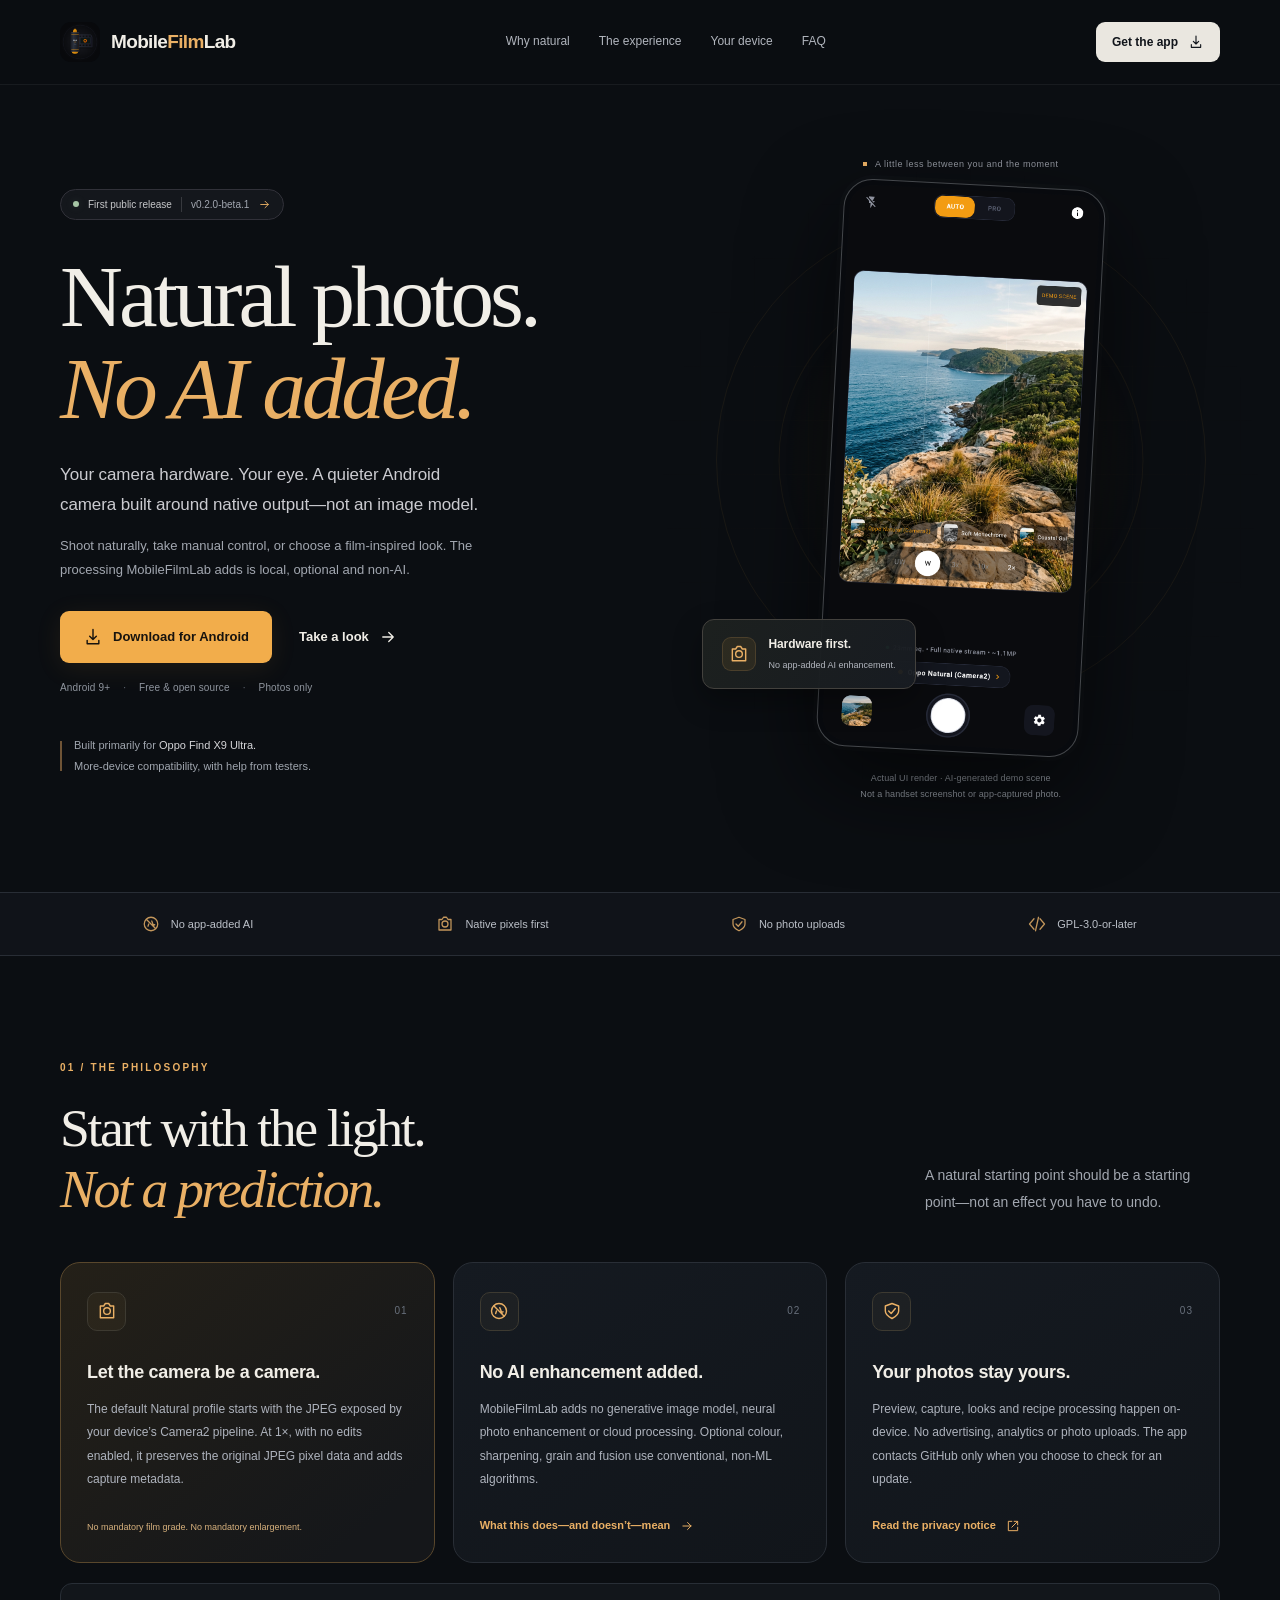
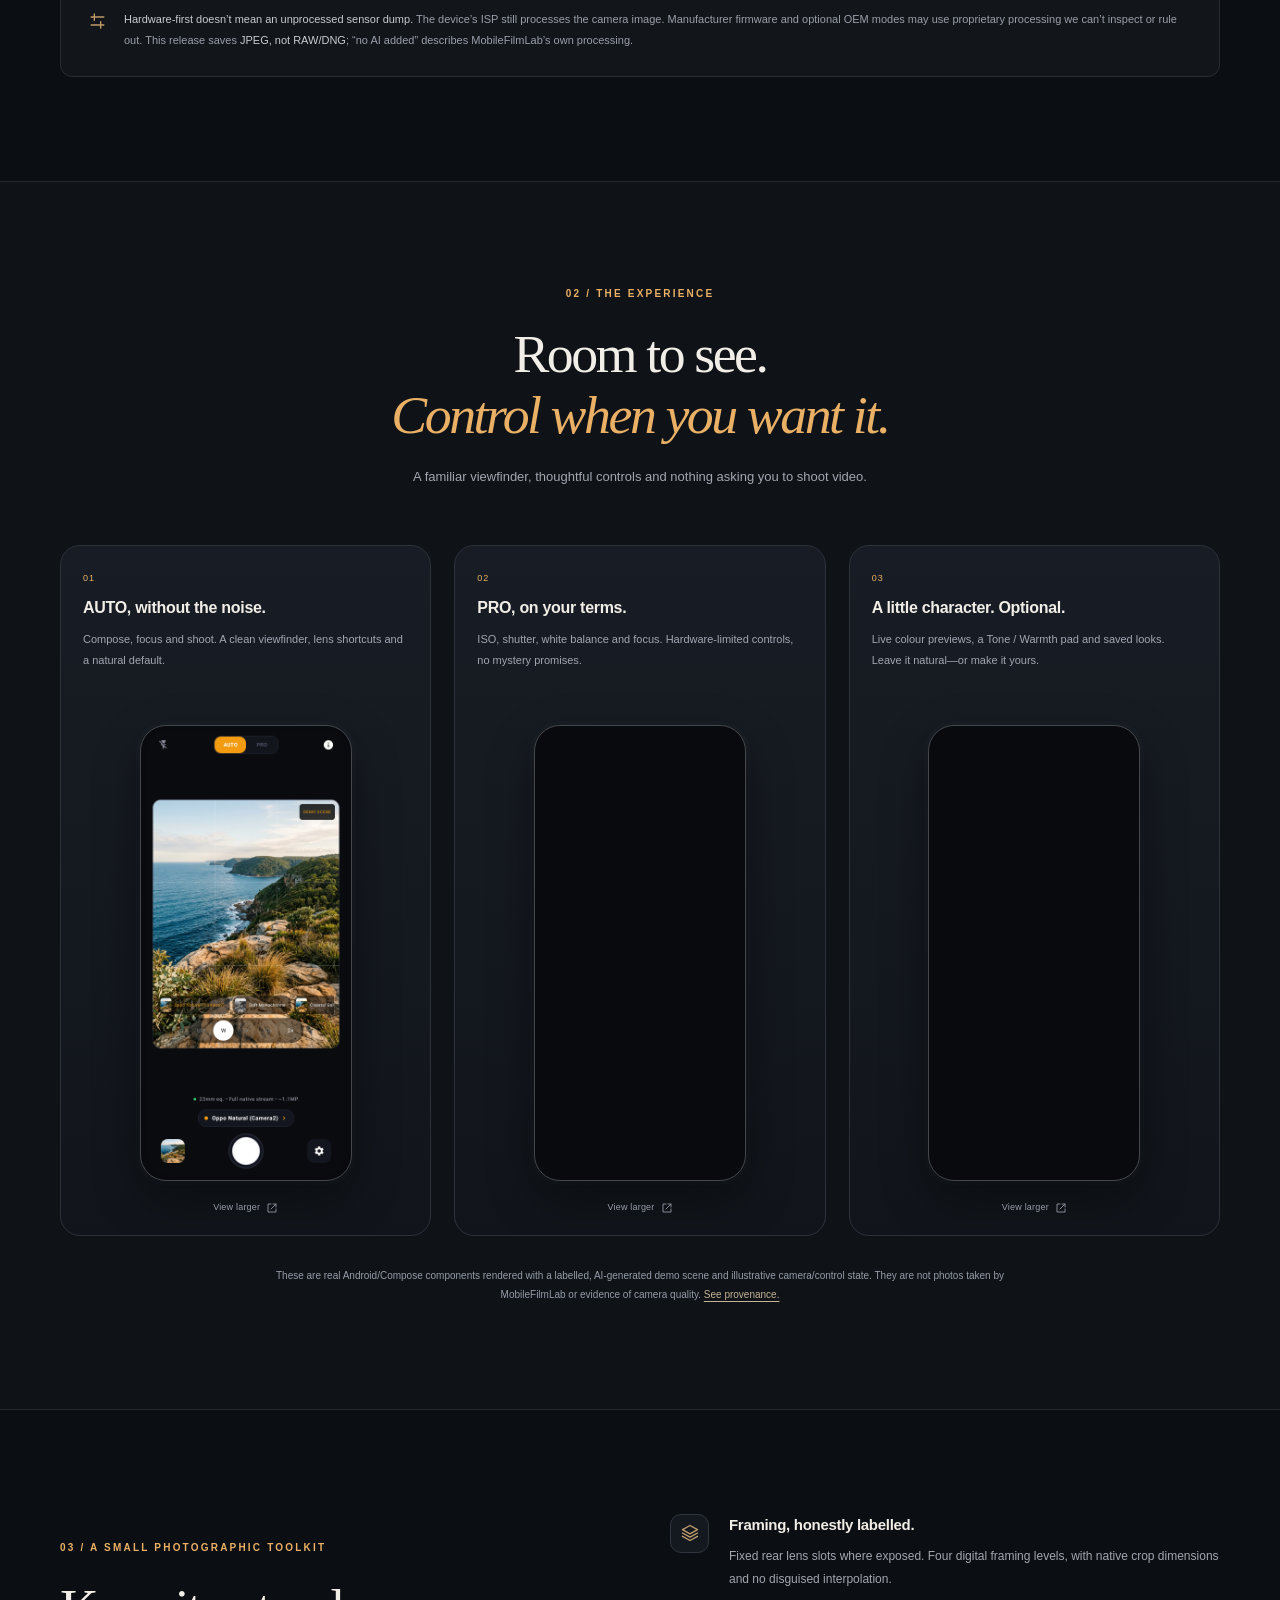
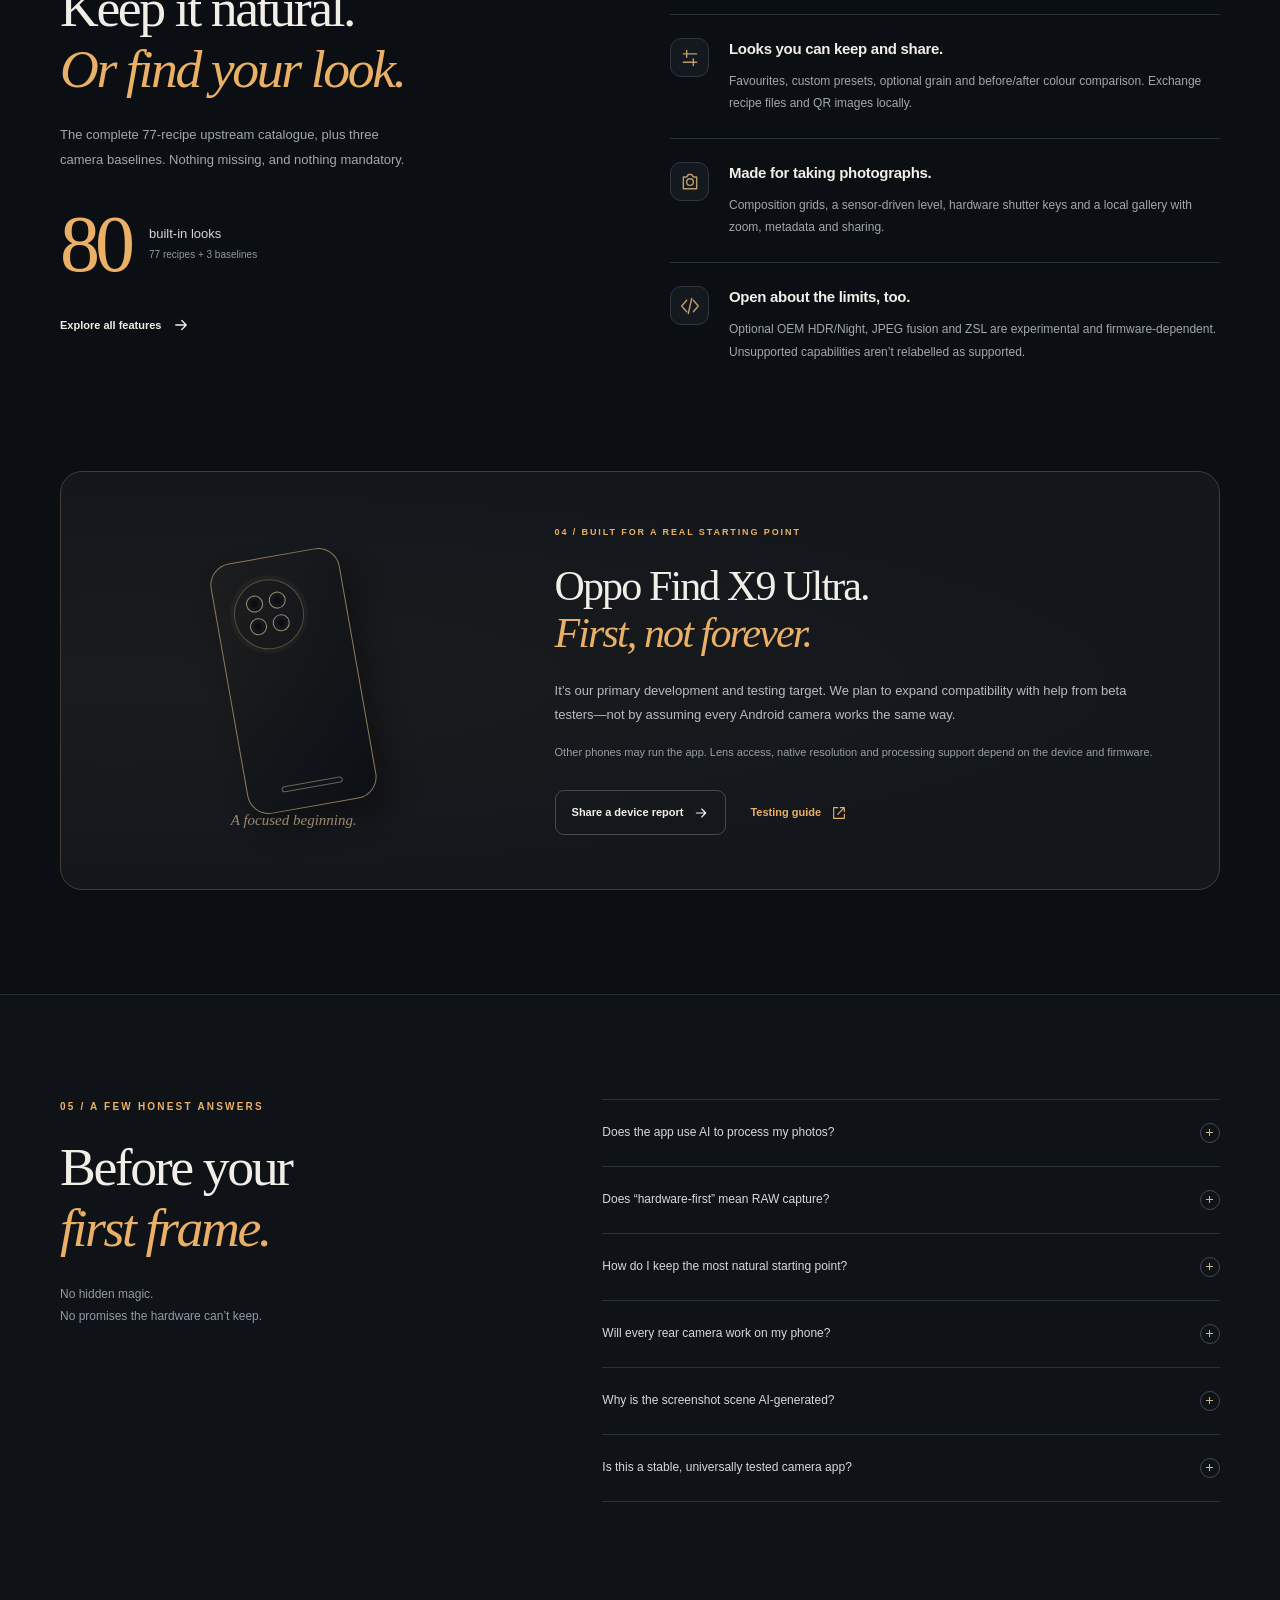
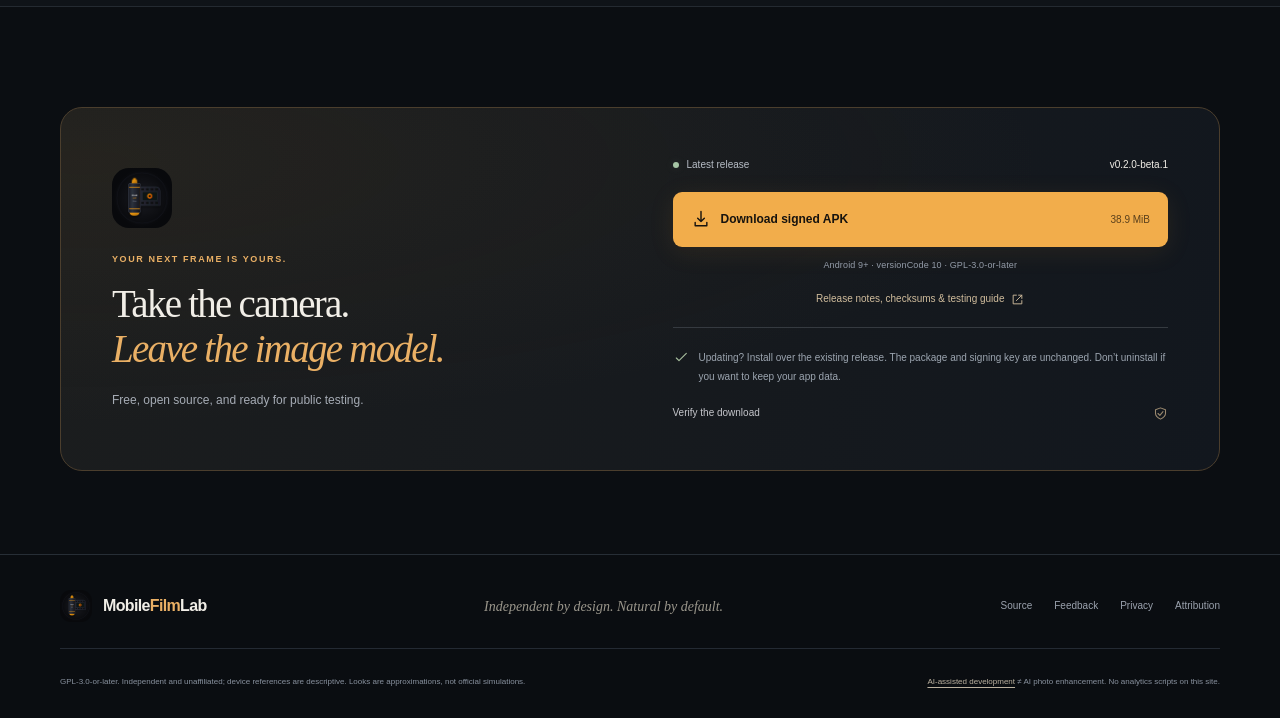
==== site/index.html @ 00679561 "feat(site): launch natural-capture showcase and document public release policy" ====
<!doctype html>
<html lang="en">
<head>
  <meta charset="utf-8">
  <meta name="viewport" content="width=device-width, initial-scale=1">
  <meta name="theme-color" content="#0b0e12">
  <meta name="description" content="A hardware-first Android camera for natural photos, with no AI enhancement added by the app. Native Camera2 output, AUTO and PRO, optional film-inspired looks. Primarily for Oppo Find X9 Ultra.">
  <meta http-equiv="Content-Security-Policy" content="default-src 'self'; img-src 'self' data:; style-src 'self'; script-src 'self'; connect-src 'none'; base-uri 'self'; form-action 'none'; object-src 'none'">
  <title>MobileFilmLab — Natural photos. No AI added.</title>
  <link rel="canonical" href="https://theswagindisguise.github.io/MobileFilmLab/">
  <link rel="icon" type="image/png" href="assets/favicon.png">
  <meta property="og:type" content="website">
  <meta property="og:title" content="MobileFilmLab — Natural photos. No AI added.">
  <meta property="og:description" content="Hardware-driven photography. No app-added AI enhancement. On-device, open source, and primarily for Oppo Find X9 Ultra.">
  <meta property="og:url" content="https://theswagindisguise.github.io/MobileFilmLab/">
  <meta property="og:image" content="https://theswagindisguise.github.io/MobileFilmLab/assets/social-card.png">
  <meta name="twitter:card" content="summary_large_image">
  <link rel="stylesheet" href="styles.css">
  <script src="app.js" defer></script>
</head>
<body>
  <a class="skip-link" href="#main">Skip to content</a>
  <svg class="icon-library" aria-hidden="true" xmlns="http://www.w3.org/2000/svg">
    <symbol id="i-download" viewBox="0 0 24 24"><path d="M12 3v12m-4-4 4 4 4-4M5 16v4h14v-4"/></symbol>
    <symbol id="i-arrow" viewBox="0 0 24 24"><path d="M5 12h14m-6-6 6 6-6 6"/></symbol>
    <symbol id="i-external" viewBox="0 0 24 24"><path d="M14 4h6v6m0-6L10 14M10 4H4v16h16v-6"/></symbol>
    <symbol id="i-camera" viewBox="0 0 24 24"><path d="M4 6h4l2-3h4l2 3h4v14H4z"/><circle cx="12" cy="12" r="4"/></symbol>
    <symbol id="i-shield" viewBox="0 0 24 24"><path d="m12 3 8 3v6c0 5-8 9-8 9s-8-4-8-9V6zM8 12l3 3 5-6"/></symbol>
    <symbol id="i-sliders" viewBox="0 0 24 24"><path d="M4 7h16M4 17h16M8 3v8m8 2v8"/></symbol>
    <symbol id="i-layers" viewBox="0 0 24 24"><path d="m3 8 9-5 9 5-9 5zM3 12l9 5 9-5M3 16l9 5 9-5"/></symbol>
    <symbol id="i-noai" viewBox="0 0 24 24"><circle cx="12" cy="12" r="9"/><path d="m6 6 12 12M8 15l1-3m4-4 3 8m-1-3h2"/></symbol>
    <symbol id="i-code" viewBox="0 0 24 24"><path d="m8 5-6 7 6 7m8-14 6 7-6 7M14 3l-4 18"/></symbol>
    <symbol id="i-check" viewBox="0 0 24 24"><path d="m5 12 4 4L20 5"/></symbol>
    <symbol id="i-copy" viewBox="0 0 24 24"><path d="M9 9h11v12H9zM15 9V3H3v12h6"/></symbol>
    <symbol id="i-close" viewBox="0 0 24 24"><path d="m6 6 12 12M6 18 18 6"/></symbol>
    <symbol id="i-menu" viewBox="0 0 24 24"><path d="M4 7h16M4 12h16M4 17h16"/></symbol>
  </svg>

  <header class="site-header">
    <div class="container header-inner">
      <a class="brand" href="#" aria-label="MobileFilmLab home">
        <img src="assets/icon.png" width="40" height="40" alt="">
        <span>Mobile<span class="brand-film">Film</span>Lab</span>
      </a>
      <nav class="desktop-nav" aria-label="Main navigation">
        <a href="#philosophy">Why natural</a>
        <a href="#experience">The experience</a>
        <a href="#compatibility">Your device</a>
        <a href="#questions">FAQ</a>
      </nav>
      <div class="header-actions">
        <a class="button button-small button-light" href="#download">Get the app <svg class="icon"><use href="#i-download"/></svg></a>
        <details class="mobile-menu">
          <summary aria-label="Open navigation"><svg class="icon"><use href="#i-menu"/></svg></summary>
          <nav aria-label="Mobile navigation"><a href="#philosophy">Why natural</a><a href="#experience">The experience</a><a href="#compatibility">Your device</a><a href="#questions">FAQ</a></nav>
        </details>
      </div>
    </div>
  </header>

  <main id="main">
    <section class="hero section" aria-labelledby="hero-title">
      <div class="container hero-grid">
        <div class="hero-copy">
          <a class="release-pill" href="https://github.com/TheSwagInDisguise/MobileFilmLab/releases/tag/v0.2.0-beta.1"><span class="status-dot"></span> First public release <span class="pill-version">v0.2.0-beta.1</span><svg class="icon"><use href="#i-arrow"/></svg></a>
          <h1 id="hero-title">Natural photos.<br><em>No AI added.</em></h1>
          <p class="hero-description">Your camera hardware. Your eye. A quieter Android camera built around native output—not an image model.</p>
          <p class="hero-detail">Shoot naturally, take manual control, or choose a film-inspired look. The processing MobileFilmLab adds is local, optional and non-AI.</p>
          <div class="hero-buttons">
            <a class="button button-primary download-link" href="https://github.com/TheSwagInDisguise/MobileFilmLab/releases/download/v0.2.0-beta.1/MobileFilmLab-v0.2.0-beta.1-signed.apk"><svg class="icon"><use href="#i-download"/></svg> Download for Android</a>
            <a class="text-link" href="#experience">Take a look <svg class="icon"><use href="#i-arrow"/></svg></a>
          </div>
          <div class="hero-meta"><span>Android 9+</span><span>Free &amp; open source</span><span>Photos only</span></div>
          <div class="target-note"><span class="small-rule"></span><p>Built primarily for <strong>Oppo Find X9 Ultra.</strong><br>More-device compatibility, with help from testers.</p></div>
        </div>
        <div class="hero-visual">
          <div class="visual-orbit orbit-one" aria-hidden="true"></div><div class="visual-orbit orbit-two" aria-hidden="true"></div>
          <div class="visual-label"><span class="tiny-square"></span> A little less between you and the moment</div>
          <div class="phone hero-phone"><img src="assets/app-auto.webp" width="864" height="1920" alt="Actual AUTO interface rendered with a visibly labelled demonstration scene" fetchpriority="high" decoding="async"></div>
          <div class="floating-note"><span class="note-icon"><svg class="icon"><use href="#i-camera"/></svg></span><div><strong>Hardware first.</strong><span>No app-added AI enhancement.</span></div></div>
          <p class="visual-caption">Actual UI render · AI-generated demo scene<br>Not a handset screenshot or app-captured photo.</p>
        </div>
      </div>
    </section>

    <div class="principles-strip">
      <div class="container principles-inner"><span><svg class="icon"><use href="#i-noai"/></svg> No app-added AI</span><span><svg class="icon"><use href="#i-camera"/></svg> Native pixels first</span><span><svg class="icon"><use href="#i-shield"/></svg> No photo uploads</span><span><svg class="icon"><use href="#i-code"/></svg> GPL-3.0-or-later</span></div>
    </div>

    <section id="philosophy" class="section philosophy-section" aria-labelledby="philosophy-title">
      <div class="container">
        <div class="section-heading split-heading"><div><p class="eyebrow">01 / The philosophy</p><h2 id="philosophy-title">Start with the light.<br><em>Not a prediction.</em></h2></div><p class="heading-description">A natural starting point should be a starting point—not an effect you have to undo.</p></div>
        <div class="philosophy-grid">
          <article class="feature-card featured-card"><div class="card-top"><span class="card-icon"><svg class="icon"><use href="#i-camera"/></svg></span><span class="card-number">01</span></div><h3>Let the camera be a camera.</h3><p>The default Natural profile starts with the JPEG exposed by your device’s Camera2 pipeline. At 1×, with no edits enabled, it preserves the original JPEG pixel data and adds capture metadata.</p><span class="card-tag">No mandatory film grade. No mandatory enlargement.</span></article>
          <article class="feature-card"><div class="card-top"><span class="card-icon"><svg class="icon"><use href="#i-noai"/></svg></span><span class="card-number">02</span></div><h3>No AI enhancement added.</h3><p>MobileFilmLab adds no generative image model, neural photo enhancement or cloud processing. Optional colour, sharpening, grain and fusion use conventional, non-ML algorithms.</p><a class="small-link" href="#processing-note">What this does—and doesn’t—mean <svg class="icon"><use href="#i-arrow"/></svg></a></article>
          <article class="feature-card"><div class="card-top"><span class="card-icon"><svg class="icon"><use href="#i-shield"/></svg></span><span class="card-number">03</span></div><h3>Your photos stay yours.</h3><p>Preview, capture, looks and recipe processing happen on-device. No advertising, analytics or photo uploads. The app contacts GitHub only when you choose to check for an update.</p><a class="small-link" href="https://github.com/TheSwagInDisguise/MobileFilmLab/blob/main/docs/PRIVACY.md">Read the privacy notice <svg class="icon"><use href="#i-external"/></svg></a></article>
        </div>
        <div id="processing-note" class="processing-note"><svg class="icon"><use href="#i-sliders"/></svg><p><strong>Hardware-first doesn’t mean an unprocessed sensor dump.</strong> The device’s ISP still processes the camera image. Manufacturer firmware and optional OEM modes may use proprietary processing we can’t inspect or rule out. This release saves <strong>JPEG, not RAW/DNG</strong>; “no AI added” describes MobileFilmLab’s own processing.</p></div>
      </div>
    </section>

    <section id="experience" class="section experience-section" aria-labelledby="experience-title">
      <div class="container">
        <div class="section-heading centered-heading"><p class="eyebrow">02 / The experience</p><h2 id="experience-title">Room to see.<br><em>Control when you want it.</em></h2><p>A familiar viewfinder, thoughtful controls and nothing asking you to shoot video.</p></div>
        <div class="screens-grid">
          <article class="screen-card"><div class="screen-heading"><span class="screen-index">01</span><h3>AUTO, without the noise.</h3><p>Compose, focus and shoot. A clean viewfinder, lens shortcuts and a natural default.</p></div><button class="screen-button" type="button" data-screen="assets/app-auto.webp" data-title="AUTO — actual UI render with demo scene" aria-label="Enlarge the AUTO interface"><span class="phone"><img src="assets/app-auto.webp" width="864" height="1920" alt="AUTO app interface with illustrative camera state and a labelled demo scene" loading="lazy" decoding="async"></span><span class="enlarge-label">View larger <svg class="icon"><use href="#i-external"/></svg></span></button></article>
          <article class="screen-card"><div class="screen-heading"><span class="screen-index">02</span><h3>PRO, on your terms.</h3><p>ISO, shutter, white balance and focus. Hardware-limited controls, no mystery promises.</p></div><button class="screen-button" type="button" data-screen="assets/app-pro.webp" data-title="PRO — actual UI render with illustrative settings" aria-label="Enlarge the PRO interface"><span class="phone"><img src="assets/app-pro.webp" width="864" height="1920" alt="PRO app interface with illustrative manual settings and a custom look" loading="lazy" decoding="async"></span><span class="enlarge-label">View larger <svg class="icon"><use href="#i-external"/></svg></span></button></article>
          <article class="screen-card"><div class="screen-heading"><span class="screen-index">03</span><h3>A little character. Optional.</h3><p>Live colour previews, a Tone / Warmth pad and saved looks. Leave it natural—or make it yours.</p></div><button class="screen-button" type="button" data-screen="assets/app-recipes.webp" data-title="Recipe editing — actual UI render with custom test presets" aria-label="Enlarge the recipe editor"><span class="phone"><img src="assets/app-recipes.webp" width="864" height="1920" alt="Actual recipe drawer with demo colour previews and the Tone Warmth pad" loading="lazy" decoding="async"></span><span class="enlarge-label">View larger <svg class="icon"><use href="#i-external"/></svg></span></button></article>
        </div>
        <p class="screens-disclosure">These are real Android/Compose components rendered with a labelled, AI-generated demo scene and illustrative camera/control state. They are not photos taken by MobileFilmLab or evidence of camera quality. <a href="https://github.com/TheSwagInDisguise/MobileFilmLab/blob/main/docs/SCREENSHOTS.md">See provenance.</a></p>
      </div>
    </section>

    <section class="section toolkit-section" aria-labelledby="toolkit-title">
      <div class="container toolkit-grid">
        <div class="toolkit-copy"><p class="eyebrow">03 / A small photographic toolkit</p><h2 id="toolkit-title">Keep it natural.<br><em>Or find your look.</em></h2><p>The complete 77-recipe upstream catalogue, plus three camera baselines. Nothing missing, and nothing mandatory.</p><div class="catalogue-stat"><strong>80</strong><span>built-in looks<br><small>77 recipes + 3 baselines</small></span></div><a class="text-link" href="https://github.com/TheSwagInDisguise/MobileFilmLab#features">Explore all features <svg class="icon"><use href="#i-arrow"/></svg></a></div>
        <div class="toolkit-list">
          <article><span class="tool-icon"><svg class="icon"><use href="#i-layers"/></svg></span><div><h3>Framing, honestly labelled.</h3><p>Fixed rear lens slots where exposed. Four digital framing levels, with native crop dimensions and no disguised interpolation.</p></div></article>
          <article><span class="tool-icon"><svg class="icon"><use href="#i-sliders"/></svg></span><div><h3>Looks you can keep and share.</h3><p>Favourites, custom presets, optional grain and before/after colour comparison. Exchange recipe files and QR images locally.</p></div></article>
          <article><span class="tool-icon"><svg class="icon"><use href="#i-camera"/></svg></span><div><h3>Made for taking photographs.</h3><p>Composition grids, a sensor-driven level, hardware shutter keys and a local gallery with zoom, metadata and sharing.</p></div></article>
          <article><span class="tool-icon"><svg class="icon"><use href="#i-code"/></svg></span><div><h3>Open about the limits, too.</h3><p>Optional OEM HDR/Night, JPEG fusion and ZSL are experimental and firmware-dependent. Unsupported capabilities aren’t relabelled as supported.</p></div></article>
        </div>
      </div>
    </section>

    <section id="compatibility" class="section compatibility-section" aria-labelledby="compatibility-title">
      <div class="container"><div class="compatibility-card"><div class="device-art" aria-hidden="true"><div class="device-line"><span></span><span></span><span></span><span></span></div><span class="device-art-caption">A focused beginning.</span></div><div class="compatibility-copy"><p class="eyebrow">04 / Built for a real starting point</p><h2 id="compatibility-title">Oppo Find X9 Ultra.<br><em>First, not forever.</em></h2><p>It’s our primary development and testing target. We plan to expand compatibility with help from beta testers—not by assuming every Android camera works the same way.</p><p class="muted">Other phones may run the app. Lens access, native resolution and processing support depend on the device and firmware.</p><div class="compatibility-actions"><a class="button button-outline" href="https://github.com/TheSwagInDisguise/MobileFilmLab/issues/new?template=device_support.yml">Share a device report <svg class="icon"><use href="#i-arrow"/></svg></a><a class="small-link" href="https://github.com/TheSwagInDisguise/MobileFilmLab/blob/main/docs/TESTING.md">Testing guide <svg class="icon"><use href="#i-external"/></svg></a></div></div></div></div>
    </section>

    <section id="questions" class="section questions-section" aria-labelledby="questions-title">
      <div class="container questions-grid"><div class="questions-heading"><p class="eyebrow">05 / A few honest answers</p><h2 id="questions-title">Before your<br><em>first frame.</em></h2><p>No hidden magic.<br>No promises the hardware can’t keep.</p></div><div class="faq-list">
        <details><summary>Does the app use AI to process my photos?<span class="faq-plus" aria-hidden="true"></span></summary><div class="faq-answer"><p>MobileFilmLab adds no generative image model, ML enhancement or cloud photo processing. Its optional editing and fusion are conventional algorithms.</p><p>Your device’s camera/ISP still processes images, and optional manufacturer extensions may use proprietary techniques. We can’t promise that every firmware path is AI-free.</p></div></details>
        <details><summary>Does “hardware-first” mean RAW capture?<span class="faq-plus" aria-hidden="true"></span></summary><div class="faq-answer"><p>No. This release captures JPEG through Android Camera2; RAW/DNG export is not implemented. “Hardware-first” means starting from the exposed camera pipeline and avoiding app-added AI enhancement—not bypassing the ISP or accessing a bare sensor stream.</p></div></details>
        <details><summary>How do I keep the most natural starting point?<span class="faq-plus" aria-hidden="true"></span></summary><div class="faq-answer"><p>Use the default Natural baseline, standard Camera2 processing, native output and 1× framing, with grain off and lens gains unchanged. In that unedited path, the exposed JPEG pixel data is preserved and capture/recipe metadata is added.</p><p>Choosing a look, crop, grain or calibration edit changes the result. Those creative choices stay in your hands.</p></div></details>
        <details><summary>Will every rear camera work on my phone?<span class="faq-plus" aria-hidden="true"></span></summary><div class="faq-answer"><p>Only cameras and stream combinations exposed by the firmware can be used. Unavailable slots are disabled. The UW/W/3x/10x labels are navigation slots, not a guarantee of optical magnification.</p><p>Oppo Find X9 Ultra is the primary target. Please send a device report to help us expand compatibility.</p></div></details>
        <details><summary>Why is the screenshot scene AI-generated?<span class="faq-plus" aria-hidden="true"></span></summary><div class="faq-answer"><p>The screenshots render the app’s actual Android/Compose UI without a connected handset. A generated landscape provides a clearly labelled demo input; it was not captured or processed by the app. It demonstrates the interface, not photographic quality.</p><p>The project was also developed substantially with AI assistance. That is separate from the app’s photo-processing design. <a href="https://github.com/TheSwagInDisguise/MobileFilmLab/blob/main/docs/AI_DISCLOSURE.md">Read the development disclosure.</a></p></div></details>
        <details><summary>Is this a stable, universally tested camera app?<span class="faq-plus" aria-hidden="true"></span></summary><div class="faq-answer"><p>No. The current version is v0.2.0-beta.1, published as the latest regular GitHub Release by owner request. That classification does not turn it into a newly built stable version or certify every device and feature.</p><p>Keep another camera available for important photos and read the <a href="https://github.com/TheSwagInDisguise/MobileFilmLab/blob/main/KNOWN_LIMITATIONS.md">known limitations</a>.</p></div></details>
      </div></div>
    </section>

    <section id="download" class="section download-section" aria-labelledby="download-title">
      <div class="container"><div class="download-card"><div class="download-heading"><img src="assets/icon.png" width="72" height="72" alt="MobileFilmLab film-canister icon" loading="lazy"><p class="eyebrow">Your next frame is yours.</p><h2 id="download-title">Take the camera.<br><em>Leave the image model.</em></h2><p>Free, open source, and ready for public testing.</p></div><div class="download-panel"><div class="download-version"><span class="status-dot"></span> Latest release <strong>v0.2.0-beta.1</strong></div><a class="button button-primary button-full download-link" href="https://github.com/TheSwagInDisguise/MobileFilmLab/releases/download/v0.2.0-beta.1/MobileFilmLab-v0.2.0-beta.1-signed.apk"><svg class="icon"><use href="#i-download"/></svg> Download signed APK <span>38.9 MiB</span></a><p class="download-requirements">Android 9+ · versionCode 10 · GPL-3.0-or-later</p><a class="release-details-link" href="https://github.com/TheSwagInDisguise/MobileFilmLab/releases/tag/v0.2.0-beta.1">Release notes, checksums &amp; testing guide <svg class="icon"><use href="#i-external"/></svg></a><div class="install-note"><svg class="icon"><use href="#i-check"/></svg><p>Updating? Install over the existing release. The package and signing key are unchanged. Don’t uninstall if you want to keep your app data.</p></div><details class="checksum-details"><summary>Verify the download <svg class="icon"><use href="#i-shield"/></svg></summary><div><span class="checksum-label">APK SHA-256</span><code id="apk-checksum">8904258029217377606696654685deaa8c58f0d32b689bab9b0a7f437b729dc7</code><button class="copy-button" type="button" data-copy="apk-checksum"><svg class="icon"><use href="#i-copy"/></svg> Copy checksum</button><span id="copy-status" class="copy-status" role="status" aria-live="polite"></span></div></details></div></div></div>
    </section>
  </main>

  <footer class="site-footer"><div class="container"><div class="footer-main"><a class="brand" href="#"><img src="assets/icon.png" width="32" height="32" alt=""><span>Mobile<span class="brand-film">Film</span>Lab</span></a><p>Independent by design. Natural by default.</p><nav aria-label="Footer navigation"><a href="https://github.com/TheSwagInDisguise/MobileFilmLab">Source</a><a href="https://github.com/TheSwagInDisguise/MobileFilmLab/issues/new/choose">Feedback</a><a href="https://github.com/TheSwagInDisguise/MobileFilmLab/blob/main/docs/PRIVACY.md">Privacy</a><a href="https://github.com/TheSwagInDisguise/MobileFilmLab/blob/main/UPSTREAM_ATTRIBUTION.md">Attribution</a></nav></div><div class="footer-bottom"><p>GPL-3.0-or-later. Independent and unaffiliated; device references are descriptive. Looks are approximations, not official simulations.</p><p><a href="https://github.com/TheSwagInDisguise/MobileFilmLab/blob/main/docs/AI_DISCLOSURE.md">AI-assisted development</a> ≠ AI photo enhancement. No analytics scripts on this site.</p></div></div></footer>

  <dialog id="screen-dialog" class="screen-dialog" aria-labelledby="dialog-title"><div class="dialog-header"><p id="dialog-title">App interface</p><button type="button" class="dialog-close" aria-label="Close enlarged screenshot"><svg class="icon"><use href="#i-close"/></svg></button></div><img id="dialog-image" width="864" height="1920" alt=""><p class="dialog-caption">Actual UI render. AI-generated demo scene, not an app-captured photo.</p></dialog>
</body>
</html>
---- site/styles.css ----
@charset "UTF-8";
:root{color-scheme:dark;--bg:#0b0e12;--surface:#11151b;--surface-2:#171c23;--border:#282d35;--text:#f1eee7;--muted:#a2a7b0;--subtle:#777e89;--accent:#eab065;--accent-strong:#f2ad4b;--serif:"Iowan Old Style","Palatino Linotype",Palatino,Georgia,serif;--sans:Inter,ui-sans-serif,-apple-system,BlinkMacSystemFont,"Segoe UI",sans-serif;--radius:20px;--max:1160px}
*{box-sizing:border-box}html{scroll-behavior:smooth;scroll-padding-top:100px}body{margin:0;background:var(--bg);color:var(--text);font-family:var(--sans);font-size:15px;line-height:1.65;-webkit-font-smoothing:antialiased}body.dialog-open{overflow:hidden}button,a,summary{-webkit-tap-highlight-color:transparent}button,input{font:inherit}button{color:inherit}a{color:inherit;text-decoration:none}p{margin:0}button,summary{cursor:pointer}img{max-width:100%;display:block}button{border:0}::selection{background:#b8772e;color:#fff}a:focus-visible,button:focus-visible,summary:focus-visible{outline:2px solid var(--accent);outline-offset:5px;border-radius:5px}.container{width:calc(100% - 64px);max-width:var(--max);margin-inline:auto}.section{padding:104px 0;scroll-margin-top:72px}.icon{width:20px;height:20px;fill:none;stroke:currentColor;stroke-width:1.7;stroke-linecap:round;stroke-linejoin:round;flex-shrink:0;vertical-align:middle}.icon-library{position:absolute;width:0;height:0;overflow:hidden}.skip-link{position:fixed;top:-100px;left:18px;z-index:100;background:var(--accent);padding:12px 20px;color:#101319;border-radius:0 0 8px 8px;font-weight:700}.skip-link:focus{top:0}.site-header{position:sticky;top:0;z-index:30;background:rgba(11,14,18,.9);border-bottom:1px solid rgba(255,255,255,.06);backdrop-filter:blur(20px)}.header-inner{height:84px;display:flex;align-items:center;justify-content:space-between;gap:24px}.brand{display:inline-flex;align-items:center;gap:11px;font-weight:650;font-size:19px;letter-spacing:-.65px;white-space:nowrap}.brand img{border-radius:11px}.brand-film{color:var(--accent)}.desktop-nav{display:flex;align-items:center;gap:29px;font-size:12px;font-weight:500;color:#b1b5bd}.desktop-nav a,.footer-main nav a{transition:color .18s}.desktop-nav a:hover,.footer-main nav a:hover{color:var(--text)}.header-actions{display:flex;gap:12px;align-items:center}.button{display:inline-flex;justify-content:center;align-items:center;gap:10px;min-height:52px;padding:13px 22px;border-radius:9px;font-size:13px;font-weight:650;line-height:1.5;border:1px solid transparent;transition:background .18s,border-color .18s,transform .18s}.button:hover{transform:translateY(-2px)}.button-small{padding:9px 15px;min-height:40px;font-size:12px}.button-small .icon{width:16px;height:16px}.button-light{background:#eae7e0;color:#11151b}.button-light:hover{background:#fff}.button-primary{background:var(--accent-strong);color:#17130e;box-shadow:0 5px 26px rgba(216,144,46,.1)}.button-primary:hover{background:#ffc376}.button-outline{border-color:#444951;background:transparent;color:#f4f0e9}.button-outline:hover{border-color:#9c7a4c;background:#1d1d1c}.button-full{width:100%}.text-link,.small-link{display:inline-flex;align-items:center;gap:10px;font-size:13px;font-weight:550}.text-link:hover,.small-link:hover{color:var(--accent)}.text-link .icon{width:18px;height:18px;transition:transform .18s}.text-link:hover .icon{transform:translateX(3px)}.small-link{font-size:11px;line-height:1.7;color:var(--accent)}.small-link .icon{width:14px;height:14px}.mobile-menu{display:none}
h1,h2,h3{margin:0;font-weight:500}h1,h2{font-family:var(--serif);letter-spacing:-.045em}h1{font-size:clamp(66px,6.8vw,92px);line-height:1.06}h1 em,h2 em{font-weight:400;color:var(--accent)}h2{font-size:clamp(38px,4.2vw,54px);line-height:1.13}h3{font-size:18px;font-weight:550;letter-spacing:-.3px;line-height:1.45}.eyebrow{font-family:var(--sans);font-size:10px;line-height:1.5;text-transform:uppercase;letter-spacing:2.2px;font-weight:600;color:var(--accent);margin-bottom:23px}.hero{padding:65px 0 77px;overflow:hidden}.hero-grid{display:grid;grid-template-columns:1.16fr 1fr;align-items:center;gap:40px}.hero-copy{padding:10px 0}.release-pill{display:inline-flex;gap:9px;align-items:center;padding:7px 12px;border-radius:30px;border:1px solid #313139;font-size:10px;line-height:1.5;color:#c6c7c9;margin-bottom:31px;background:#14171c}.release-pill:hover{border-color:#896b46}.status-dot{height:6px;width:6px;display:inline-block;border-radius:50%;background:#a6c5a5;box-shadow:0 0 8px rgba(166,197,165,.16);flex-shrink:0}.pill-version{color:var(--muted);padding-left:9px;border-left:1px solid #37393e}.release-pill .icon{height:13px;width:13px;color:var(--accent)}.hero-description{font-size:17px;line-height:1.75;color:#cbcbd0;max-width:440px;margin-top:25px;letter-spacing:-.1px}.hero-detail{font-size:13px;line-height:1.85;color:var(--muted);max-width:435px;margin-top:14px}.hero-buttons{display:flex;align-items:center;gap:27px;margin-top:29px}.hero-meta{display:flex;gap:13px;color:#8f959e;font-size:10px;letter-spacing:.15px;margin-top:17px}.hero-meta span+span::before{content:"·";padding-right:13px;color:#606771}.target-note{display:flex;gap:12px;align-items:center;margin-top:39px}.target-note p{font-size:11px;line-height:1.85;color:#a0a6af}.target-note strong{font-weight:500;color:#d6d6d9}.small-rule{height:30px;width:2px;background:#6f5436}.hero-visual{position:relative;min-height:665px;display:flex;align-items:center;justify-content:center;padding:25px 0 55px}.hero-visual::before{content:"";position:absolute;inset:0 -55px;background-image:linear-gradient(#e2a25305 1px,transparent 1px),linear-gradient(90deg,#e2a25305 1px,transparent 1px);background-size:54px 54px;mask-image:radial-gradient(ellipse at center,#000 20%,transparent 72%);pointer-events:none}.visual-orbit{position:absolute;border-radius:50%;border:1px solid #a57a3919;width:490px;height:490px;top:65px;left:50%;transform:translateX(-50%)}.orbit-two{width:365px;height:365px;top:128px;background:radial-gradient(ellipse at center,#c38a2c17,transparent 70%)}.visual-label{position:absolute;top:7px;right:0;left:0;text-align:center;font-size:9px;letter-spacing:.5px;color:#9397a0;display:flex;align-items:center;justify-content:center;gap:8px}.tiny-square{width:4px;height:4px;background:var(--accent);display:inline-block}.phone{display:block;background:#080a0e;border-radius:29px;border:1px solid #44474b;padding:5px;overflow:hidden;box-shadow:0 18px 46px #0006,0 0 0 4px #ffffff03}.phone img{border-radius:24px;width:100%;height:auto}.hero-phone{width:262px;z-index:1;transform:rotate(3deg);box-shadow:0 35px 90px #0009,0 0 0 4px #ffffff03}.floating-note{position:absolute;z-index:2;left:1px;bottom:126px;border:1px solid #43413d;background:linear-gradient(120deg,#1d211ff5,#181c22f5);border-radius:12px;display:flex;align-items:center;gap:12px;padding:15px 19px;box-shadow:0 12px 30px #0005;animation:gentle-float 7s ease-in-out infinite}.note-icon{height:34px;width:34px;display:grid;place-items:center;border:1px solid #8f70474d;border-radius:9px;color:var(--accent);background:#a77c2820}.floating-note strong{font-size:12px;font-weight:550;display:block;letter-spacing:-.1px}.floating-note span:not(.note-icon){display:block;font-size:9px;color:#b2b6be;margin-top:3px}.visual-caption{position:absolute;bottom:13px;right:0;left:0;text-align:center;font-size:9px;line-height:1.8;letter-spacing:.1px;color:#949aa3}.principles-strip{border-top:1px solid var(--border);border-bottom:1px solid var(--border);background:#101319}.principles-inner{display:grid;grid-template-columns:repeat(4,1fr);padding-block:22px;gap:20px}.principles-inner>span{display:flex;align-items:center;justify-content:center;gap:11px;font-size:11px;color:#bbc0c8}.principles-inner .icon{width:18px;height:18px;color:#c3965b}
.section-heading{margin-bottom:42px}.split-heading{display:flex;align-items:flex-end;justify-content:space-between;gap:60px}.heading-description{max-width:295px;color:var(--muted);font-size:14px;line-height:1.9;padding-bottom:4px}.philosophy-grid{display:grid;grid-template-columns:repeat(3,1fr);gap:18px}.feature-card{padding:29px 26px 27px;background:linear-gradient(145deg,#151a21,#11151a);border:1px solid #292e36;border-radius:var(--radius);display:flex;align-items:flex-start;flex-direction:column}.featured-card{background:linear-gradient(140deg,#242018,#15171a 85%);border-color:#59472c}.card-top{display:flex;align-items:center;justify-content:space-between;width:100%;margin-bottom:28px}.card-icon{display:inline-flex;align-items:center;justify-content:center;width:39px;height:39px;border:1px solid #3d3a31;border-radius:10px;color:var(--accent);background:#dcad5d0b}.card-number{color:#68707c;font-size:10px;letter-spacing:1px}.feature-card h3{margin-bottom:13px}.feature-card>p{font-size:12px;line-height:1.95;color:#aeb3bd}.card-tag{display:block;font-size:9px;line-height:1.8;margin-top:auto;padding-top:25px;color:#d7b17d}.feature-card .small-link{margin-top:auto;padding-top:25px}.processing-note{display:flex;gap:17px;align-items:flex-start;padding:25px 27px;background:#12161b;border:1px solid #282e36;border-radius:12px;margin-top:20px;scroll-margin-top:110px}.processing-note>.icon{width:19px;color:#c29b66;margin-top:2px}.processing-note p{font-size:11px;line-height:1.9;color:#999fa9}.processing-note strong{font-weight:500;color:#c8cbd0}.experience-section{background:#0f1318;border-top:1px solid #242a31;border-bottom:1px solid #242a31}.centered-heading{text-align:center}.centered-heading>p:last-child{font-size:13px;color:var(--muted);margin-top:21px}.screens-grid{display:grid;grid-template-columns:repeat(3,1fr);gap:23px;margin-top:57px}.screen-card{border-radius:20px;border:1px solid #2c313a;background:linear-gradient(180deg,#181d25,#11151b);padding:25px 22px 20px;overflow:hidden}.screen-heading{min-height:151px}.screen-index{font-size:9px;color:var(--accent);letter-spacing:1px;display:block;margin-bottom:10px}.screen-heading h3{font-size:16px;letter-spacing:-.3px}.screen-heading p{font-size:11px;line-height:1.9;color:#a1a7b1;margin-top:10px}.screen-button{width:100%;background:transparent;display:block;padding:0;margin-top:3px;text-align:inherit}.screen-button .phone{width:212px;max-width:100%;margin-inline:auto;border-radius:26px;transition:transform .22s,border-color .22s}.screen-button .phone img{border-radius:21px}.screen-button:hover .phone{transform:translateY(-5px);border-color:#9b805e}.enlarge-label{display:flex;align-items:center;justify-content:center;gap:6px;margin-top:19px;color:#969da8;font-size:9px;letter-spacing:.2px}.enlarge-label .icon{width:12px;height:12px}.screens-disclosure{max-width:770px;margin:30px auto 0;color:#949ca8;font-size:10px;line-height:1.95;text-align:center}.screens-disclosure a{color:#c4b394;text-decoration:underline;text-underline-offset:3px}.toolkit-grid{display:grid;grid-template-columns:1fr 1.1fr;gap:110px;align-items:center}.toolkit-copy>p:not(.eyebrow){font-size:13px;line-height:1.95;color:var(--muted);margin-top:22px;max-width:345px}.catalogue-stat{display:flex;align-items:center;gap:19px;margin:32px 0 28px}.catalogue-stat>strong{font-family:var(--serif);font-size:80px;line-height:1;letter-spacing:-5px;font-weight:400;color:var(--accent)}.catalogue-stat>span{font-size:13px;line-height:1.6;color:#d4d5d8}.catalogue-stat small{font-size:10px;color:#8f98a3}.toolkit-copy>.text-link{font-size:11px}.toolkit-list{display:flex;flex-direction:column;gap:0}.toolkit-list article{display:flex;gap:20px;border-bottom:1px solid #2a3038;padding:23px 0}.toolkit-list article:first-child{padding-top:0}.toolkit-list article:last-child{border-bottom:0;padding-bottom:0}.tool-icon{display:grid;place-items:center;border:1px solid #30353e;flex:0 0 39px;height:39px;border-radius:11px;background:#14191f;color:#bc9a6b}.toolkit-list h3{font-size:15px;line-height:1.5}.toolkit-list p{font-size:12px;line-height:1.9;color:var(--muted);margin-top:9px}.compatibility-section{padding-top:4px;padding-bottom:104px}.compatibility-card{display:grid;grid-template-columns:.64fr 1fr;gap:68px;align-items:center;border:1px solid #423c32;background:radial-gradient(ellipse at 5% 50%,#5d42231a,transparent 70%),#13171c;border-radius:22px;padding:54px 62px 54px 40px}.device-art{position:relative;min-height:285px;display:grid;place-items:center}.device-line{position:relative;width:131px;height:254px;border:1px solid #8d7859;border-radius:22px;background:linear-gradient(130deg,#3b373021,#0c1015);box-shadow:10px 17px 30px #0005;transform:rotate(-10deg)}.device-line::before{content:"";position:absolute;width:68px;height:68px;border:1px solid #8b785b8a;border-radius:50%;top:21px;left:17px;box-shadow:0 0 0 4px #887c5512}.device-line::after{content:"";position:absolute;width:60px;height:4px;border:1px solid #666559;bottom:18px;left:34px;border-radius:3px}.device-line span{position:absolute;width:17px;height:17px;border:1px solid #a1937c;border-radius:50%;top:35px;left:31px;background:#0a0e14;box-shadow:inset 0 0 0 4px #4e514626}.device-line span:nth-child(2){left:54px}.device-line span:nth-child(3){top:58px}.device-line span:nth-child(4){top:58px;left:54px}.device-art-caption{position:absolute;bottom:-10px;font-family:var(--serif);font-style:italic;color:#9a896e;font-size:15px}.compatibility-copy h2{font-size:42px}.compatibility-copy p:not(.eyebrow){margin-top:21px;color:#b6bac2;font-size:13px;line-height:1.9}.compatibility-copy p.muted{color:#989faa;font-size:11px;margin-top:14px}.compatibility-actions{display:flex;align-items:center;gap:24px;margin-top:27px;flex-wrap:wrap}.compatibility-actions .button{font-size:11px;min-height:45px;padding:10px 16px}.compatibility-actions .icon{width:16px;height:16px}.compatibility-copy .eyebrow{font-size:9px;letter-spacing:1.9px}
.questions-section{background:#0f1318;border-top:1px solid #242a31;border-bottom:1px solid #242a31}.questions-grid{display:grid;grid-template-columns:.7fr 1fr;gap:110px}.questions-heading>p:last-child{margin-top:24px;font-size:12px;color:#929aa5;line-height:1.9}.faq-list details{border-bottom:1px solid #2c323b}.faq-list details:first-child{border-top:1px solid #2c323b}.faq-list summary{list-style:none;display:flex;align-items:center;justify-content:space-between;gap:26px;padding:23px 0;font-size:12px;font-weight:500;line-height:1.6;color:#d5d8dd}.faq-list summary::-webkit-details-marker,.checksum-details summary::-webkit-details-marker,.mobile-menu summary::-webkit-details-marker{display:none}.faq-plus{width:20px;height:20px;position:relative;flex-shrink:0;border:1px solid #414851;border-radius:50%}.faq-plus::before,.faq-plus::after{content:"";position:absolute;background:#cdb793;width:7px;height:1px;left:5px;top:8px}.faq-plus::after{transform:rotate(90deg)}details[open] .faq-plus::after{transform:rotate(0deg)}.faq-answer{padding:0 40px 24px 0;font-size:11px;line-height:1.95;color:#9fa7b3}.faq-answer p+p{margin-top:12px}.faq-answer a{color:var(--accent);text-decoration:underline;text-underline-offset:3px}.download-section{padding-top:100px;padding-bottom:83px}.download-card{border:1px solid #4b3e2d;background:radial-gradient(ellipse at 2% 15%,#6c4f2520,transparent 60%),linear-gradient(100deg,#1b1d1e,#12171e);border-radius:22px;padding:49px 51px;display:grid;grid-template-columns:1fr 1fr;align-items:center;gap:65px}.download-heading>img{border-radius:17px;margin-bottom:25px;width:60px;height:60px}.download-heading .eyebrow{margin-bottom:16px;font-size:9px;letter-spacing:1.6px}.download-heading h2{font-size:39px}.download-heading>p:last-child{margin-top:20px;color:#a6acb5;font-size:12px}.download-version{display:flex;align-items:center;gap:8px;font-size:10px;color:#b7bdc6;margin-bottom:18px}.download-version strong{margin-left:auto;font-weight:500;font-size:10px;color:var(--text)}.download-panel .button-primary{justify-content:flex-start;padding-inline:17px;min-height:55px;font-size:12px}.download-panel .button-primary>span{margin-left:auto;font-size:10px;font-weight:500;color:#5b401c}.download-requirements{font-size:9px;color:#949ca9;text-align:center;margin-top:11px;letter-spacing:.15px}.release-details-link{display:flex;align-items:center;justify-content:center;gap:7px;font-size:10px;color:#d1bd9d;margin:19px 0}.release-details-link .icon{width:13px;height:13px}.release-details-link:hover{color:var(--accent)}.install-note{display:flex;align-items:flex-start;gap:10px;padding-top:20px;border-top:1px solid #353a40}.install-note .icon{width:16px;height:16px;color:#a7be9e;margin-top:2px}.install-note p{font-size:10px;line-height:1.9;color:#9ca5b0}.checksum-details{margin-top:19px;font-size:10px}.checksum-details summary{list-style:none;display:flex;justify-content:space-between;align-items:center;gap:12px;color:#c5c6cb}.checksum-details summary .icon{width:15px;height:15px;color:#9b896f}.checksum-details>div{margin-top:13px;padding:13px;background:#0e1318;border:1px solid #2e3540;border-radius:8px}.checksum-label{display:block;color:#87909d;font-size:8px;letter-spacing:1px;margin-bottom:7px}.checksum-details code{font-size:10px;line-height:1.8;overflow-wrap:anywhere;color:#b8bfc8;display:block}.copy-button{background:#202730;border:1px solid #424a55;display:inline-flex;align-items:center;gap:6px;font-size:9px;padding:6px 9px;border-radius:5px;margin-top:12px;min-height:32px}.copy-button .icon{width:12px;height:12px}.copy-button:hover{border-color:var(--accent)}.copy-status{display:inline-block;font-size:9px;color:#bfcdae;margin-left:9px}.site-footer{border-top:1px solid #272e36;padding:35px 0 28px;background:#0a0d11}.footer-main{display:flex;align-items:center;justify-content:space-between;gap:20px}.footer-main .brand{font-size:16px}.footer-main>p{font-family:var(--serif);font-size:14px;font-style:italic;color:#9a968b}.footer-main nav{display:flex;gap:22px;color:#9ba2ae;font-size:10px}.footer-bottom{padding-top:25px;margin-top:26px;border-top:1px solid #242a33;display:flex;gap:50px;justify-content:space-between}.footer-bottom p{font-size:8px;line-height:1.95;color:#89929f;max-width:510px}.footer-bottom p:last-child{text-align:right;max-width:345px}.footer-bottom a{color:#bcb2a0;text-decoration:underline;text-underline-offset:3px}.screen-dialog{width:min(620px,calc(100% - 30px));max-height:95dvh;padding:19px 22px;background:#11171e;color:var(--text);border:1px solid #424851;border-radius:16px;box-shadow:0 35px 130px #000b}.screen-dialog::backdrop{background:#030609da;backdrop-filter:blur(7px)}.dialog-header{display:flex;align-items:center;justify-content:space-between;gap:15px;margin-bottom:15px}.dialog-header p{font-size:11px;color:#ced2d8}.dialog-close{width:34px;height:34px;border-radius:50%;display:grid;place-items:center;background:#222b36;color:#e4e2dd;flex-shrink:0}.dialog-close:hover{background:#3b3831}.dialog-close .icon{width:17px;height:17px}.screen-dialog>img{width:auto;max-width:100%;height:auto;max-height:76dvh;margin:auto;border-radius:13px;border:1px solid #373f48;object-fit:contain}.dialog-caption{text-align:center;font-size:9px;color:#a2aab6;margin-top:13px;line-height:1.8}
@keyframes gentle-float{0%,100%{transform:translateY(0)}50%{transform:translateY(-7px)}}
@media(min-width:1500px){.hero{padding-top:85px;padding-bottom:95px}.hero-visual{min-height:700px}.hero-phone{width:280px}.floating-note{bottom:126px}}
@media(max-width:1080px){.desktop-nav{gap:19px;font-size:11px}.header-inner{gap:18px}.hero-grid{gap:20px}.hero-description{font-size:15px}.hero-buttons{gap:19px}.hero-buttons .button{font-size:12px;padding-inline:17px}.hero-phone{width:238px}.hero-visual{min-height:625px}.floating-note{left:-6px;padding:13px 14px;bottom:125px}.floating-note strong{font-size:11px}.floating-note span:not(.note-icon){font-size:8px}.visual-orbit{width:410px;height:410px;top:93px}.orbit-two{width:310px;height:310px;top:143px}.hero-meta{font-size:9px;gap:10px}.hero-meta span+span::before{padding-right:10px}.feature-card{padding:25px 21px}.feature-card h3{font-size:16px}.feature-card>p{font-size:11px}.toolkit-grid{gap:65px}.questions-grid{gap:65px}.compatibility-card{padding:43px 42px 43px 26px;gap:42px}.compatibility-copy h2{font-size:36px}.download-card{padding:42px 35px;gap:40px}.download-heading h2{font-size:34px}.footer-main>p{display:none}}
@media(max-width:800px){.desktop-nav{display:none}.header-inner{height:74px}.brand{font-size:18px}.mobile-menu{display:block;position:relative}.mobile-menu summary{list-style:none;display:grid;place-items:center;width:36px;height:38px;color:#b4b9c1;border:1px solid #343b45;border-radius:7px}.mobile-menu nav{position:absolute;top:48px;right:0;display:flex;flex-direction:column;gap:2px;background:#171d25;border:1px solid #3a414b;border-radius:11px;padding:10px;width:210px;box-shadow:0 20px 40px #0006}.mobile-menu nav a{padding:10px;font-size:12px;border-radius:5px}.mobile-menu nav a:hover{background:#262c34;color:var(--accent)}.hero{padding-top:45px;padding-bottom:54px}h1{font-size:61px}.hero-grid{gap:16px}.hero-description{font-size:14px}.hero-detail{font-size:12px}.hero-buttons{flex-direction:column;align-items:flex-start;gap:17px}.hero-meta{flex-wrap:wrap;gap:8px}.hero-phone{width:212px}.hero-visual{min-height:580px}.visual-label{font-size:8px}.floating-note{left:-14px;bottom:115px;gap:9px;padding:11px 12px}.floating-note .note-icon{width:27px;height:27px}.floating-note .note-icon .icon{width:17px;height:17px}.floating-note strong{font-size:10px}.floating-note span:not(.note-icon){font-size:7px}.visual-caption{font-size:8px;bottom:13px}.principles-inner{gap:15px}.principles-inner>span{gap:8px;font-size:9px}.principles-inner .icon{width:16px;height:16px}.section{padding-top:78px;padding-bottom:78px}.hero{padding-top:43px;padding-bottom:42px}.section-heading{margin-bottom:32px}.philosophy-grid{gap:12px}.feature-card{padding:22px 17px}.feature-card h3{font-size:15px}.feature-card>p{font-size:10px}.card-tag{font-size:8px}.small-link{font-size:10px}.screens-grid{gap:13px;margin-top:39px}.screen-card{padding:21px 13px 17px}.screen-heading{min-height:157px}.screen-heading h3{font-size:14px}.screen-heading p{font-size:10px}.screen-button .phone{padding:4px;border-radius:20px}.screen-button .phone img{border-radius:16px}.toolkit-grid{gap:40px}.toolkit-list article{gap:14px}.toolkit-list p{font-size:11px}.toolkit-list h3{font-size:14px}.compatibility-section{padding-top:0}.compatibility-card{gap:27px;padding:35px 30px 35px 19px;grid-template-columns:.5fr 1fr}.compatibility-copy h2{font-size:31px}.compatibility-copy .eyebrow{font-size:8px}.device-line{width:113px;height:224px}.device-line::after{left:25px}.device-art-caption{font-size:12px;bottom:15px}.compatibility-copy p:not(.eyebrow){font-size:12px}.compatibility-copy p.muted{font-size:10px}.questions-grid{gap:43px;grid-template-columns:.65fr 1fr}.faq-list summary{font-size:11px;gap:15px;padding-block:21px}.faq-answer{padding-right:10px;font-size:10px}.download-card{gap:28px;padding:35px 27px}.download-heading h2{font-size:31px}.download-panel .button-primary{font-size:11px;gap:8px;padding-inline:13px}.download-panel .button-primary>span{font-size:8px}.download-requirements{font-size:8px}.release-details-link{font-size:9px}.footer-main nav{gap:17px}.footer-bottom{gap:35px}}
@media(max-width:640px){.container{width:calc(100% - 40px)}.section{padding-top:65px;padding-bottom:65px}.header-inner{height:70px;gap:12px}.brand{font-size:16px;gap:8px;letter-spacing:-.5px}.brand img{width:33px;height:33px;border-radius:9px}.header-actions{gap:8px}.header-actions>.button{padding:8px 11px;font-size:10px;min-height:36px;gap:7px}.header-actions>.button .icon{width:14px;height:14px}.mobile-menu summary{width:33px;height:36px}.hero{padding-top:37px;padding-bottom:34px}.hero-grid{grid-template-columns:1fr;gap:29px}.hero-copy{text-align:center;padding:0}.release-pill{margin-bottom:25px;font-size:9px;padding:7px 11px;gap:8px}.pill-version{padding-left:8px}h1{font-size:clamp(55px,11.8vw,72px);line-height:1.07;letter-spacing:-.045em}.hero-description{font-size:15px;max-width:380px;margin:22px auto 0}.hero-detail{max-width:360px;margin:13px auto 0;font-size:12px}.hero-buttons{align-items:center;flex-direction:row;justify-content:center;gap:23px;margin-top:25px}.hero-buttons>.button{font-size:11px;min-height:48px;padding:12px 16px}.hero-buttons>.text-link{font-size:11px}.hero-meta{justify-content:center;margin-top:16px;font-size:9px;gap:10px}.target-note{justify-content:center;margin-top:29px;text-align:left;gap:11px}.target-note p{font-size:10px}.small-rule{height:29px}.hero-visual{min-height:620px;padding-top:25px;padding-bottom:55px;max-width:380px;width:100%;margin:0 auto}.hero-phone{width:234px;transform:rotate(2deg)}.visual-label{font-size:8px;top:0}.floating-note{left:0;bottom:121px;padding:12px 15px;gap:10px}.floating-note strong{font-size:11px}.floating-note span:not(.note-icon){font-size:8px}.floating-note .note-icon{height:31px;width:31px}.visual-orbit{height:370px;width:370px;top:115px}.orbit-two{height:270px;width:270px;top:165px}.visual-caption{bottom:3px;font-size:8px}.principles-inner{grid-template-columns:repeat(2,1fr);gap:19px 12px;padding-block:23px}.principles-inner>span{font-size:10px;justify-content:flex-start;padding-left:8px}.principles-inner .icon{width:17px;height:17px}.split-heading{flex-direction:column;align-items:flex-start;gap:22px}.heading-description{max-width:350px;font-size:12px}.eyebrow{font-size:9px;letter-spacing:1.8px;margin-bottom:18px}h2{font-size:41px}.philosophy-grid{grid-template-columns:1fr;gap:15px}.feature-card{padding:25px 23px}.card-top{margin-bottom:20px}.feature-card h3{font-size:18px}.feature-card>p{font-size:12px;line-height:1.9}.card-tag{font-size:10px;padding-top:20px}.feature-card .small-link{font-size:11px;padding-top:21px}.processing-note{padding:20px 18px;gap:13px;margin-top:18px}.processing-note>.icon{width:17px}.processing-note p{font-size:10px;line-height:1.95}.centered-heading>p:last-child{font-size:12px;max-width:320px;margin:20px auto 0}.screens-grid{grid-template-columns:1fr;gap:23px;margin-top:35px}.screen-card{padding:25px 24px 20px;display:grid;grid-template-columns:.83fr 1fr;gap:18px;align-items:center}.screen-heading{min-height:0}.screen-heading h3{font-size:18px;line-height:1.4}.screen-heading p{font-size:11px;margin-top:13px;line-height:1.85}.screen-index{font-size:10px;margin-bottom:14px}.screen-button{margin:0}.screen-button .phone{border-radius:18px;padding:4px}.screen-button .phone img{border-radius:14px}.enlarge-label{font-size:8px;margin-top:13px}.screens-disclosure{font-size:9px;margin-top:24px}.toolkit-grid{grid-template-columns:1fr;gap:39px}.toolkit-copy>p:not(.eyebrow){font-size:12px;max-width:340px;margin-top:19px}.catalogue-stat{margin-top:24px;margin-bottom:23px}.catalogue-stat>strong{font-size:72px}.toolkit-list article{padding:21px 0;gap:17px}.toolkit-list h3{font-size:15px}.toolkit-list p{font-size:11px}.compatibility-section{padding-top:0}.compatibility-card{grid-template-columns:1fr;gap:25px;padding:25px 24px 32px}.device-art{display:none}.compatibility-copy h2{font-size:36px}.compatibility-copy .eyebrow{font-size:8px;letter-spacing:1.6px}.compatibility-copy p:not(.eyebrow){font-size:12px;margin-top:19px}.compatibility-copy p.muted{font-size:10px;margin-top:12px}.compatibility-actions{gap:20px;margin-top:23px}.questions-grid{grid-template-columns:1fr;gap:29px}.questions-heading h2{font-size:42px}.questions-heading>p:last-child{font-size:11px;margin-top:20px}.faq-list summary{font-size:12px;padding-block:22px;gap:20px}.faq-answer{font-size:11px;line-height:1.95;padding-bottom:22px;padding-right:15px}.download-section{padding-top:65px;padding-bottom:56px}.download-card{grid-template-columns:1fr;gap:32px;padding:29px 24px 30px}.download-heading>img{height:54px;width:54px;margin-bottom:20px;border-radius:13px}.download-heading h2{font-size:38px}.download-heading>p:last-child{font-size:11px;margin-top:18px}.download-panel .button-primary{font-size:12px;min-height:54px}.download-panel .button-primary>span{font-size:9px}.download-version{font-size:10px}.download-requirements{font-size:9px}.release-details-link{font-size:10px}.install-note p{font-size:10px}.site-footer{padding-top:27px}.footer-main{align-items:flex-start;flex-direction:column;gap:21px}.footer-main .brand{font-size:17px}.footer-main nav{gap:24px;font-size:10px}.footer-bottom{flex-direction:column;gap:13px;padding-top:20px;margin-top:24px}.footer-bottom p,.footer-bottom p:last-child{font-size:9px;line-height:1.9;max-width:none;text-align:left}.screen-dialog{padding:16px 15px;border-radius:13px}.dialog-header p{font-size:10px}.dialog-close{width:32px;height:32px}.screen-dialog>img{max-height:72dvh}.dialog-caption{font-size:8px}}
@media(max-width:370px){.container{width:calc(100% - 32px)}.brand{font-size:15px;gap:7px}.brand img{width:30px;height:30px}.header-actions>.button{font-size:9px;padding-inline:9px}.hero-buttons{gap:17px}.hero-buttons>.button{font-size:10px;padding-inline:13px}.release-pill{font-size:8px;gap:7px}.hero-meta{font-size:8px}.hero-phone{width:216px}.hero-visual{min-height:580px}.screen-card{padding:23px 16px;gap:14px;grid-template-columns:.85fr 1fr}.screen-heading h3{font-size:16px}.screen-heading p{font-size:10px}.download-card{padding:26px 21px}.download-heading h2{font-size:34px}}
@media(prefers-reduced-motion:reduce){html{scroll-behavior:auto}*,*::before,*::after{animation:none!important;transition:none!important}}
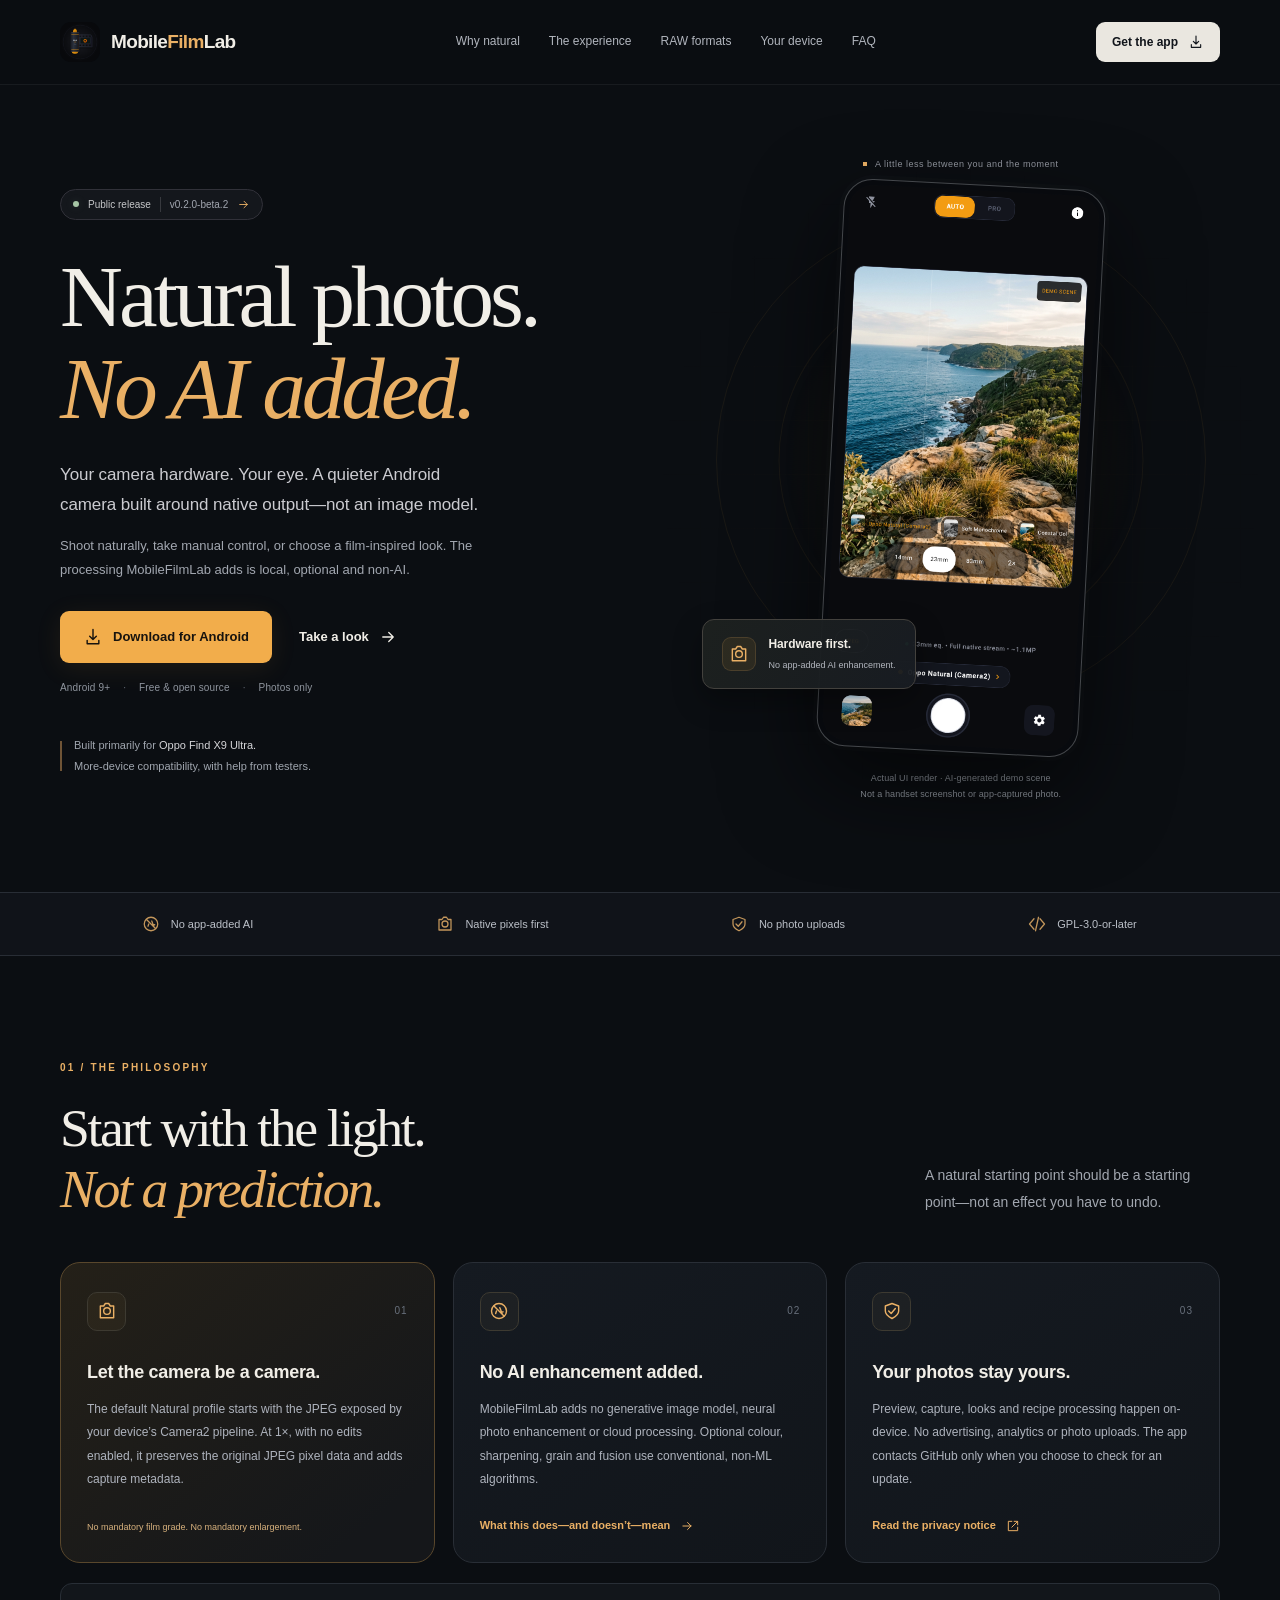
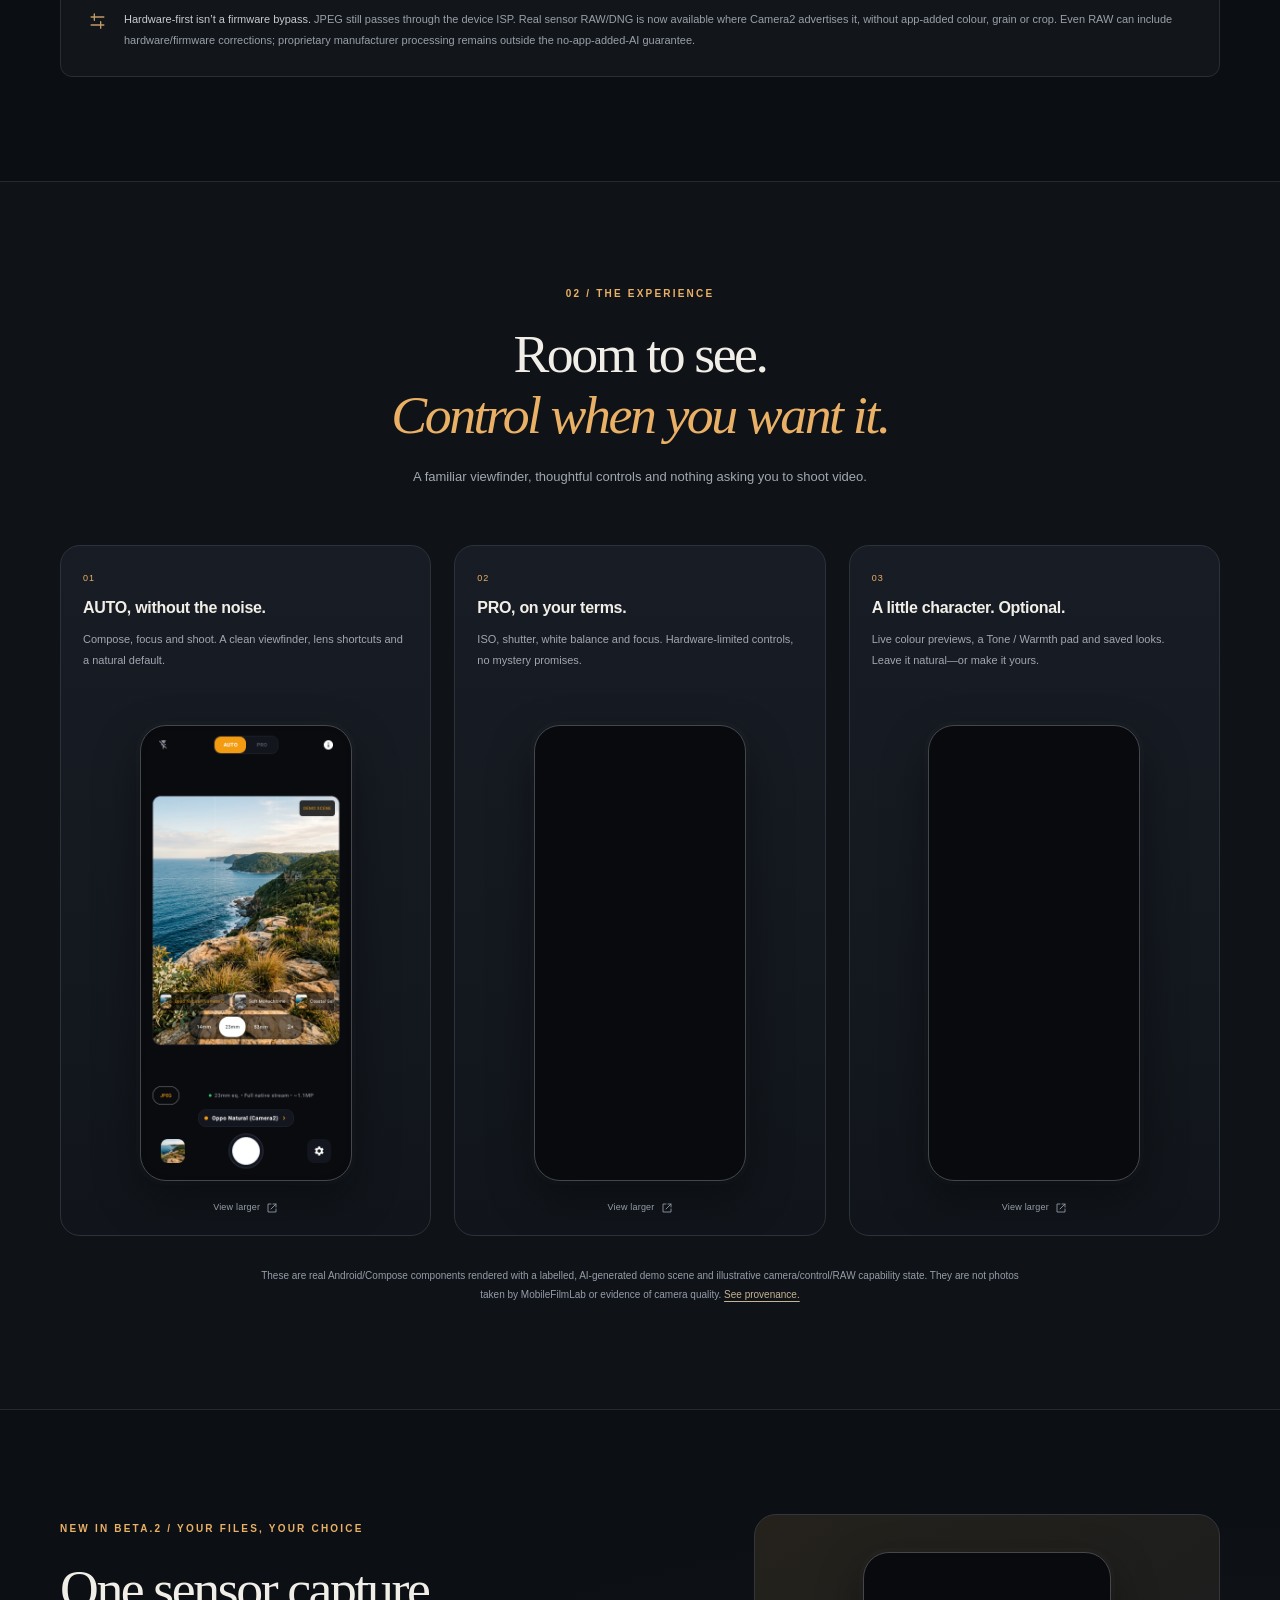
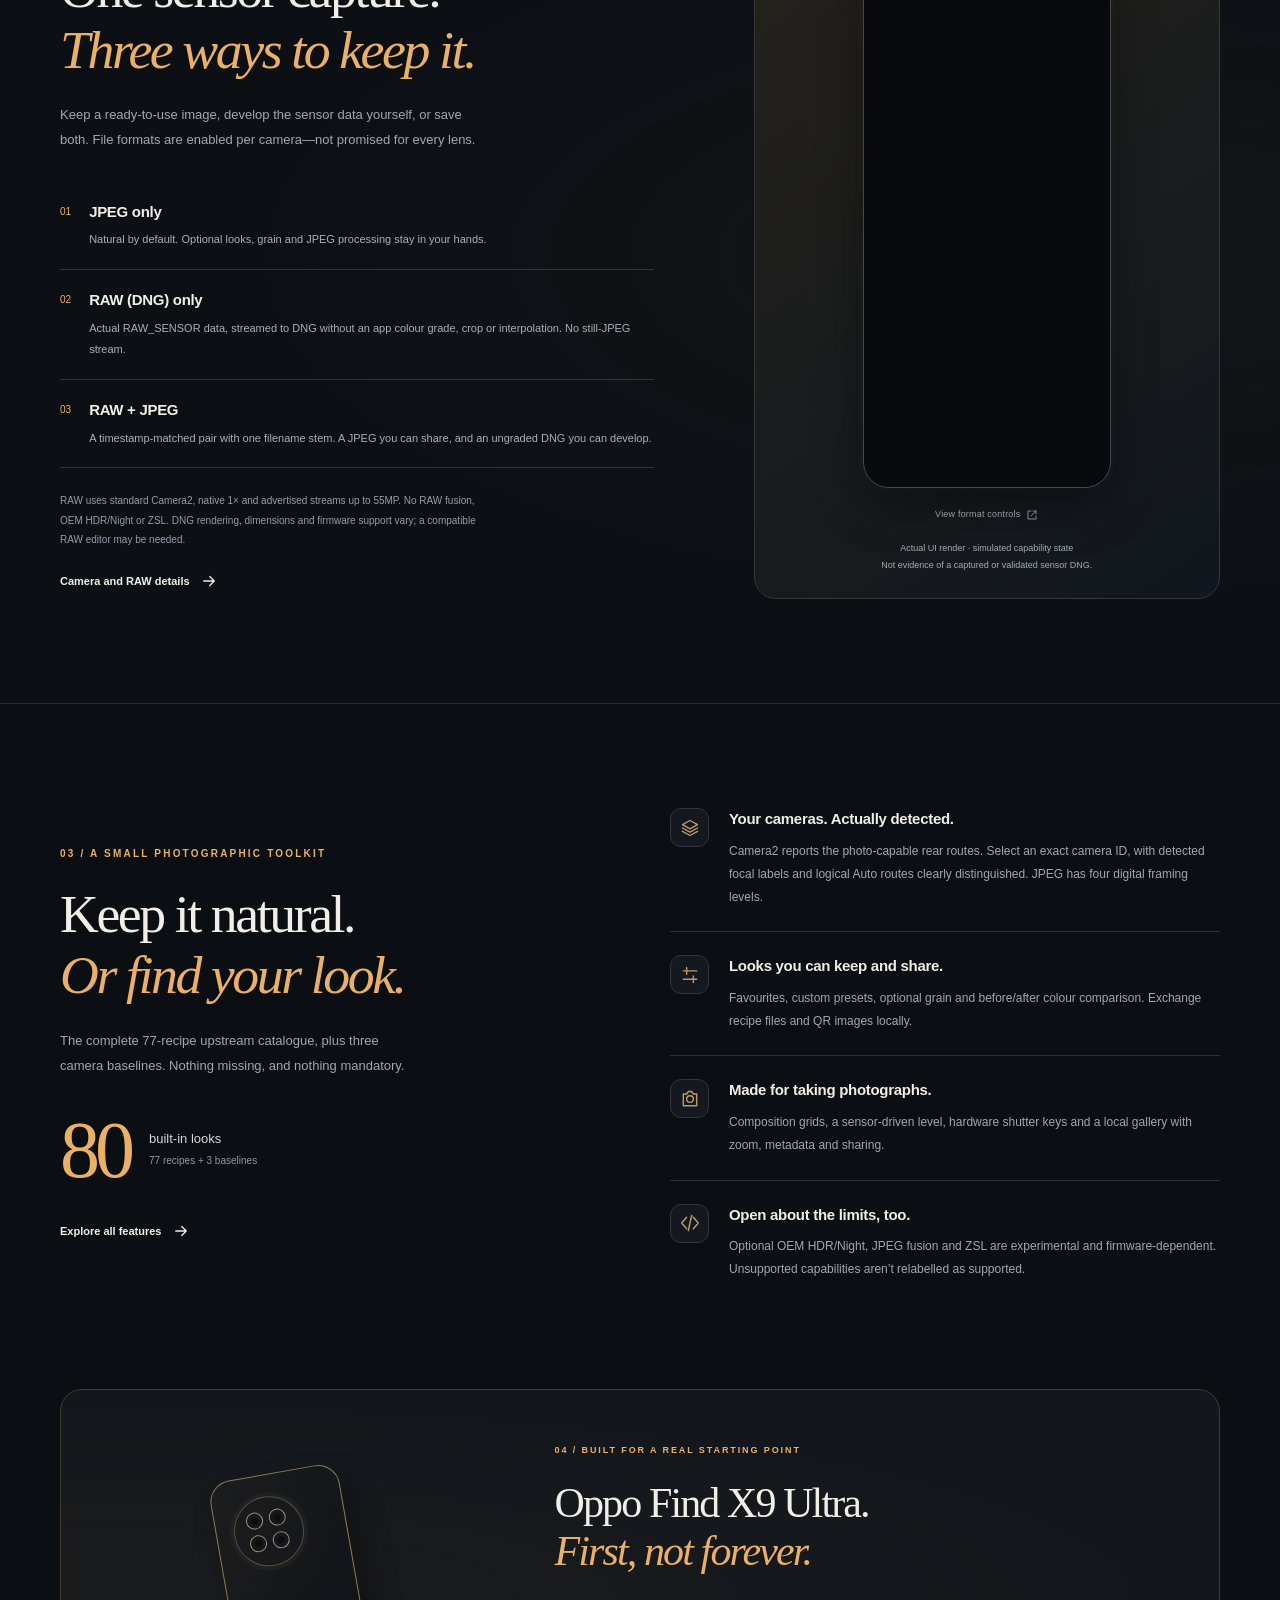
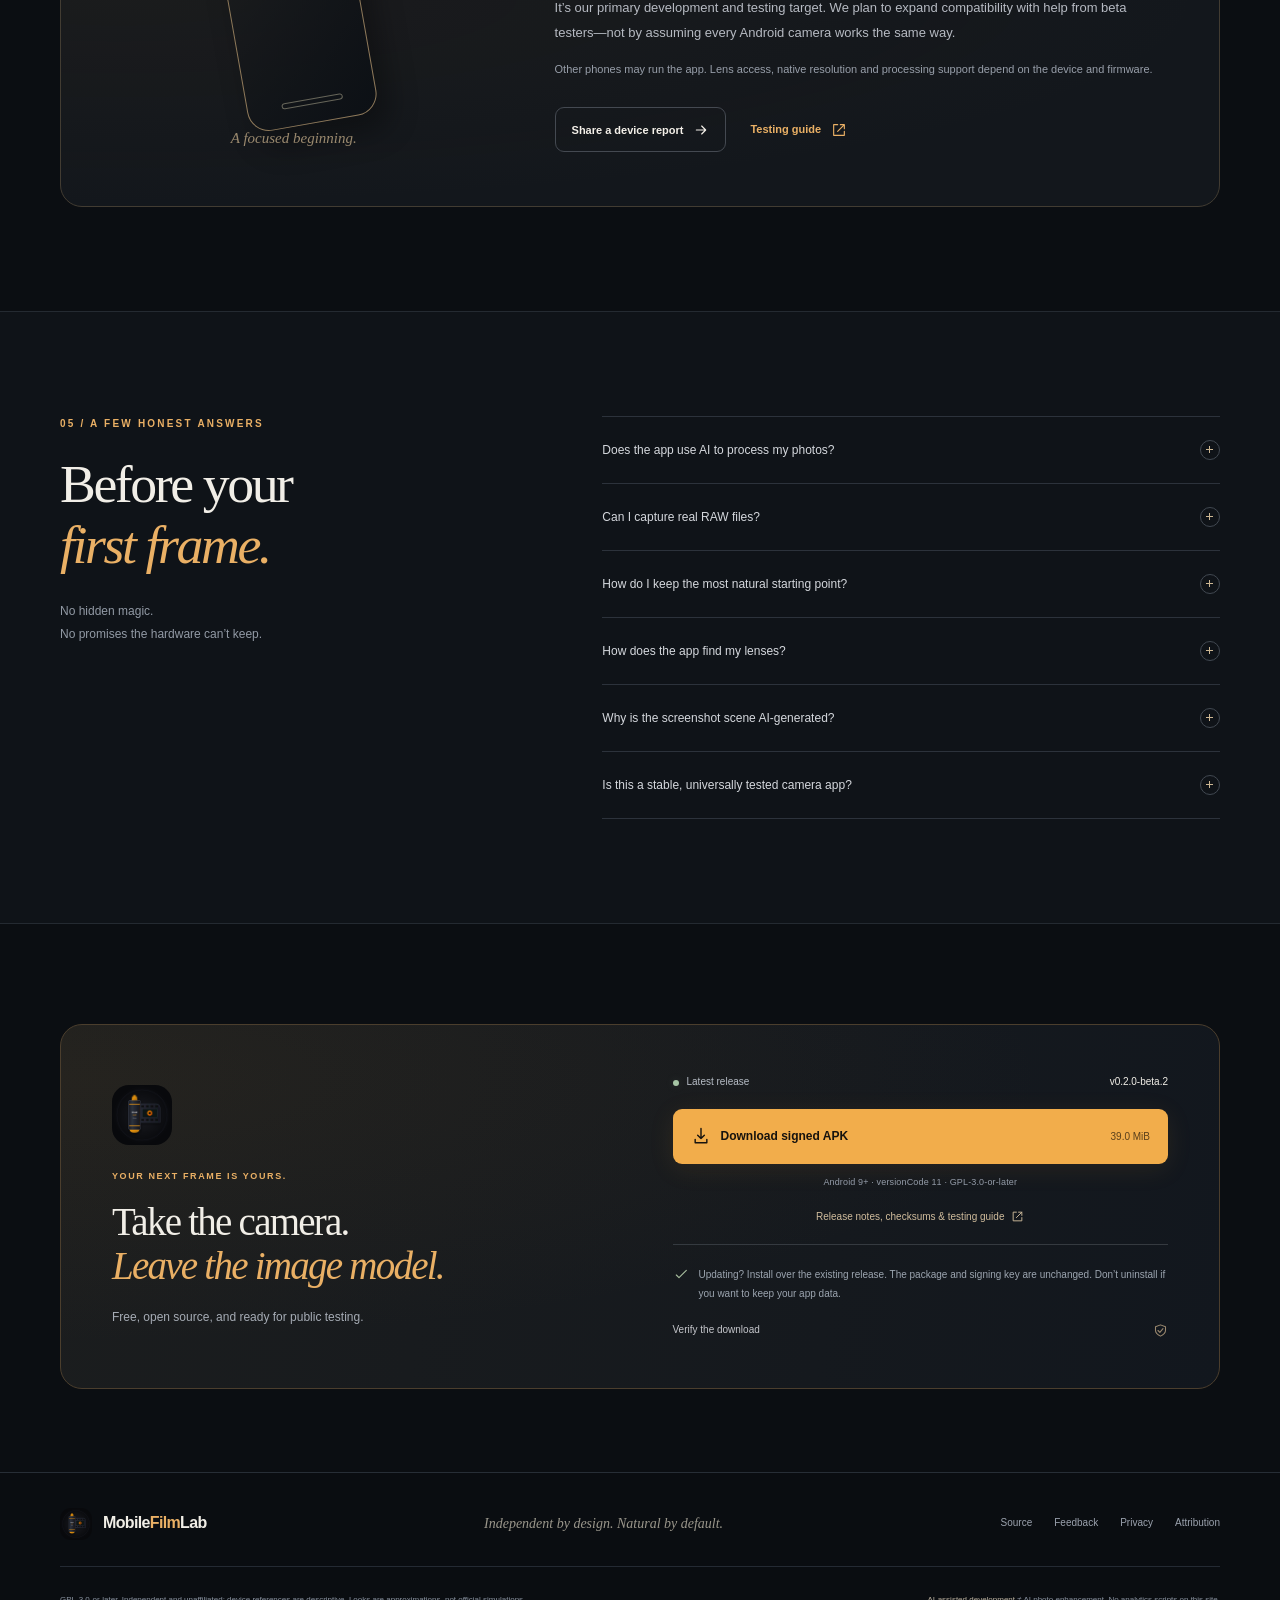
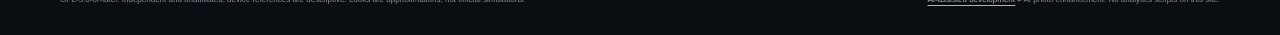
==== commit cd7af0e3: "docs(site): publish verified beta.2 download and Camera2 RAW showcase" ====
--- a/site/index.html
+++ b/site/index.html
@@ -45,6 +45,7 @@
       <nav class="desktop-nav" aria-label="Main navigation">
         <a href="#philosophy">Why natural</a>
         <a href="#experience">The experience</a>
+        <a href="#raw-formats">RAW formats</a>
         <a href="#compatibility">Your device</a>
         <a href="#questions">FAQ</a>
       </nav>
@@ -52,7 +53,8 @@
         <a class="button button-small button-light" href="#download">Get the app <svg class="icon"><use href="#i-download"/></svg></a>
         <details class="mobile-menu">
           <summary aria-label="Open navigation"><svg class="icon"><use href="#i-menu"/></svg></summary>
-          <nav aria-label="Mobile navigation"><a href="#philosophy">Why natural</a><a href="#experience">The experience</a><a href="#compatibility">Your device</a><a href="#questions">FAQ</a></nav>
+          <nav aria-label="Mobile navigation"><a href="#philosophy">Why natural</a><a href="#experience">The experience</a>
+        <a href="#raw-formats">RAW formats</a><a href="#compatibility">Your device</a><a href="#questions">FAQ</a></nav>
         </details>
       </div>
     </div>
@@ -62,12 +64,12 @@
     <section class="hero section" aria-labelledby="hero-title">
       <div class="container hero-grid">
         <div class="hero-copy">
-          <a class="release-pill" href="https://github.com/TheSwagInDisguise/MobileFilmLab/releases/tag/v0.2.0-beta.1"><span class="status-dot"></span> First public release <span class="pill-version">v0.2.0-beta.1</span><svg class="icon"><use href="#i-arrow"/></svg></a>
+          <a class="release-pill" href="https://github.com/TheSwagInDisguise/MobileFilmLab/releases/tag/v0.2.0-beta.2"><span class="status-dot"></span> Public release <span class="pill-version">v0.2.0-beta.2</span><svg class="icon"><use href="#i-arrow"/></svg></a>
           <h1 id="hero-title">Natural photos.<br><em>No AI added.</em></h1>
           <p class="hero-description">Your camera hardware. Your eye. A quieter Android camera built around native output—not an image model.</p>
           <p class="hero-detail">Shoot naturally, take manual control, or choose a film-inspired look. The processing MobileFilmLab adds is local, optional and non-AI.</p>
           <div class="hero-buttons">
-            <a class="button button-primary download-link" href="https://github.com/TheSwagInDisguise/MobileFilmLab/releases/download/v0.2.0-beta.1/MobileFilmLab-v0.2.0-beta.1-signed.apk"><svg class="icon"><use href="#i-download"/></svg> Download for Android</a>
+            <a class="button button-primary download-link" href="https://github.com/TheSwagInDisguise/MobileFilmLab/releases/download/v0.2.0-beta.2/MobileFilmLab-v0.2.0-beta.2-signed.apk"><svg class="icon"><use href="#i-download"/></svg> Download for Android</a>
             <a class="text-link" href="#experience">Take a look <svg class="icon"><use href="#i-arrow"/></svg></a>
           </div>
           <div class="hero-meta"><span>Android 9+</span><span>Free &amp; open source</span><span>Photos only</span></div>
@@ -95,7 +97,7 @@
           <article class="feature-card"><div class="card-top"><span class="card-icon"><svg class="icon"><use href="#i-noai"/></svg></span><span class="card-number">02</span></div><h3>No AI enhancement added.</h3><p>MobileFilmLab adds no generative image model, neural photo enhancement or cloud processing. Optional colour, sharpening, grain and fusion use conventional, non-ML algorithms.</p><a class="small-link" href="#processing-note">What this does—and doesn’t—mean <svg class="icon"><use href="#i-arrow"/></svg></a></article>
           <article class="feature-card"><div class="card-top"><span class="card-icon"><svg class="icon"><use href="#i-shield"/></svg></span><span class="card-number">03</span></div><h3>Your photos stay yours.</h3><p>Preview, capture, looks and recipe processing happen on-device. No advertising, analytics or photo uploads. The app contacts GitHub only when you choose to check for an update.</p><a class="small-link" href="https://github.com/TheSwagInDisguise/MobileFilmLab/blob/main/docs/PRIVACY.md">Read the privacy notice <svg class="icon"><use href="#i-external"/></svg></a></article>
         </div>
-        <div id="processing-note" class="processing-note"><svg class="icon"><use href="#i-sliders"/></svg><p><strong>Hardware-first doesn’t mean an unprocessed sensor dump.</strong> The device’s ISP still processes the camera image. Manufacturer firmware and optional OEM modes may use proprietary processing we can’t inspect or rule out. This release saves <strong>JPEG, not RAW/DNG</strong>; “no AI added” describes MobileFilmLab’s own processing.</p></div>
+        <div id="processing-note" class="processing-note"><svg class="icon"><use href="#i-sliders"/></svg><p><strong>Hardware-first isn’t a firmware bypass.</strong> JPEG still passes through the device ISP. Real sensor RAW/DNG is now available where Camera2 advertises it, without app-added colour, grain or crop. Even RAW can include hardware/firmware corrections; proprietary manufacturer processing remains outside the no-app-added-AI guarantee.</p></div>
       </div>
     </section>
 
@@ -107,7 +109,16 @@
           <article class="screen-card"><div class="screen-heading"><span class="screen-index">02</span><h3>PRO, on your terms.</h3><p>ISO, shutter, white balance and focus. Hardware-limited controls, no mystery promises.</p></div><button class="screen-button" type="button" data-screen="assets/app-pro.webp" data-title="PRO — actual UI render with illustrative settings" aria-label="Enlarge the PRO interface"><span class="phone"><img src="assets/app-pro.webp" width="864" height="1920" alt="PRO app interface with illustrative manual settings and a custom look" loading="lazy" decoding="async"></span><span class="enlarge-label">View larger <svg class="icon"><use href="#i-external"/></svg></span></button></article>
           <article class="screen-card"><div class="screen-heading"><span class="screen-index">03</span><h3>A little character. Optional.</h3><p>Live colour previews, a Tone / Warmth pad and saved looks. Leave it natural—or make it yours.</p></div><button class="screen-button" type="button" data-screen="assets/app-recipes.webp" data-title="Recipe editing — actual UI render with custom test presets" aria-label="Enlarge the recipe editor"><span class="phone"><img src="assets/app-recipes.webp" width="864" height="1920" alt="Actual recipe drawer with demo colour previews and the Tone Warmth pad" loading="lazy" decoding="async"></span><span class="enlarge-label">View larger <svg class="icon"><use href="#i-external"/></svg></span></button></article>
         </div>
-        <p class="screens-disclosure">These are real Android/Compose components rendered with a labelled, AI-generated demo scene and illustrative camera/control state. They are not photos taken by MobileFilmLab or evidence of camera quality. <a href="https://github.com/TheSwagInDisguise/MobileFilmLab/blob/main/docs/SCREENSHOTS.md">See provenance.</a></p>
+        <p class="screens-disclosure">These are real Android/Compose components rendered with a labelled, AI-generated demo scene and illustrative camera/control/RAW capability state. They are not photos taken by MobileFilmLab or evidence of camera quality. <a href="https://github.com/TheSwagInDisguise/MobileFilmLab/blob/main/docs/SCREENSHOTS.md">See provenance.</a></p>
+      </div>
+    </section>
+
+    <section id="raw-formats" class="section raw-formats-section" aria-labelledby="raw-formats-title">
+      <div class="container raw-formats-grid">
+        <div class="raw-formats-copy"><p class="eyebrow">New in beta.2 / Your files, your choice</p><h2 id="raw-formats-title">One sensor capture.<br><em>Three ways to keep it.</em></h2><p>Keep a ready-to-use image, develop the sensor data yourself, or save both. File formats are enabled per camera—not promised for every lens.</p>
+          <div class="format-options"><article><span>01</span><div><h3>JPEG only</h3><p>Natural by default. Optional looks, grain and JPEG processing stay in your hands.</p></div></article><article><span>02</span><div><h3>RAW (DNG) only</h3><p>Actual RAW_SENSOR data, streamed to DNG without an app colour grade, crop or interpolation. No still-JPEG stream.</p></div></article><article><span>03</span><div><h3>RAW + JPEG</h3><p>A timestamp-matched pair with one filename stem. A JPEG you can share, and an ungraded DNG you can develop.</p></div></article></div>
+          <p class="raw-limits">RAW uses standard Camera2, native 1× and advertised streams up to 55MP. No RAW fusion, OEM HDR/Night or ZSL. DNG rendering, dimensions and firmware support vary; a compatible RAW editor may be needed.</p><a class="text-link" href="https://github.com/TheSwagInDisguise/MobileFilmLab/blob/main/docs/DYNAMIC_CAMERAS_AND_RAW.md">Camera and RAW details <svg class="icon"><use href="#i-arrow"/></svg></a>
+        </div><div class="raw-formats-visual"><button class="screen-button" type="button" data-screen="assets/app-formats.webp" data-title="File format controls — actual UI render with illustrative RAW capability" aria-label="Enlarge the JPEG RAW and RAW plus JPEG controls"><span class="phone"><img src="assets/app-formats.webp" width="864" height="1920" alt="Actual format dialog rendered with illustrative RAW capability, not a real sensor capture" loading="lazy" decoding="async"></span><span class="enlarge-label">View format controls <svg class="icon"><use href="#i-external"/></svg></span></button><p>Actual UI render · simulated capability state<br>Not evidence of a captured or validated sensor DNG.</p></div>
       </div>
     </section>
 
@@ -115,7 +126,7 @@
       <div class="container toolkit-grid">
         <div class="toolkit-copy"><p class="eyebrow">03 / A small photographic toolkit</p><h2 id="toolkit-title">Keep it natural.<br><em>Or find your look.</em></h2><p>The complete 77-recipe upstream catalogue, plus three camera baselines. Nothing missing, and nothing mandatory.</p><div class="catalogue-stat"><strong>80</strong><span>built-in looks<br><small>77 recipes + 3 baselines</small></span></div><a class="text-link" href="https://github.com/TheSwagInDisguise/MobileFilmLab#features">Explore all features <svg class="icon"><use href="#i-arrow"/></svg></a></div>
         <div class="toolkit-list">
-          <article><span class="tool-icon"><svg class="icon"><use href="#i-layers"/></svg></span><div><h3>Framing, honestly labelled.</h3><p>Fixed rear lens slots where exposed. Four digital framing levels, with native crop dimensions and no disguised interpolation.</p></div></article>
+          <article><span class="tool-icon"><svg class="icon"><use href="#i-layers"/></svg></span><div><h3>Your cameras. Actually detected.</h3><p>Camera2 reports the photo-capable rear routes. Select an exact camera ID, with detected focal labels and logical Auto routes clearly distinguished. JPEG has four digital framing levels.</p></div></article>
           <article><span class="tool-icon"><svg class="icon"><use href="#i-sliders"/></svg></span><div><h3>Looks you can keep and share.</h3><p>Favourites, custom presets, optional grain and before/after colour comparison. Exchange recipe files and QR images locally.</p></div></article>
           <article><span class="tool-icon"><svg class="icon"><use href="#i-camera"/></svg></span><div><h3>Made for taking photographs.</h3><p>Composition grids, a sensor-driven level, hardware shutter keys and a local gallery with zoom, metadata and sharing.</p></div></article>
           <article><span class="tool-icon"><svg class="icon"><use href="#i-code"/></svg></span><div><h3>Open about the limits, too.</h3><p>Optional OEM HDR/Night, JPEG fusion and ZSL are experimental and firmware-dependent. Unsupported capabilities aren’t relabelled as supported.</p></div></article>
@@ -130,16 +141,16 @@
     <section id="questions" class="section questions-section" aria-labelledby="questions-title">
       <div class="container questions-grid"><div class="questions-heading"><p class="eyebrow">05 / A few honest answers</p><h2 id="questions-title">Before your<br><em>first frame.</em></h2><p>No hidden magic.<br>No promises the hardware can’t keep.</p></div><div class="faq-list">
         <details><summary>Does the app use AI to process my photos?<span class="faq-plus" aria-hidden="true"></span></summary><div class="faq-answer"><p>MobileFilmLab adds no generative image model, ML enhancement or cloud photo processing. Its optional editing and fusion are conventional algorithms.</p><p>Your device’s camera/ISP still processes images, and optional manufacturer extensions may use proprietary techniques. We can’t promise that every firmware path is AI-free.</p></div></details>
-        <details><summary>Does “hardware-first” mean RAW capture?<span class="faq-plus" aria-hidden="true"></span></summary><div class="faq-answer"><p>No. This release captures JPEG through Android Camera2; RAW/DNG export is not implemented. “Hardware-first” means starting from the exposed camera pipeline and avoiding app-added AI enhancement—not bypassing the ISP or accessing a bare sensor stream.</p></div></details>
+        <details><summary>Can I capture real RAW files?<span class="faq-plus" aria-hidden="true"></span></summary><div class="faq-answer"><p>Yes, on camera routes that advertise usable RAW_SENSOR support. Choose RAW (DNG) only, RAW + JPEG, or JPEG only from the format badge or Settings. RAW-only requests no still JPEG; paired mode uses one timestamp-matched request.</p><p>DNG is written from the sensor image through Android DngCreator—not converted from a JPEG. No app recipe, grain, RGB correction, digital crop or interpolation is applied. RAW modes use standard Camera2, native 1× and advertised normal-pixel-mode sizes up to 55MP; OEM modes, fusion and ZSL are JPEG-only.</p><p>Firmware can reject advertised combinations. Real DNG validity and rendering still need handset testing in a RAW-capable editor. Hardware corrections can already be present in exposed RAW.</p></div></details>
         <details><summary>How do I keep the most natural starting point?<span class="faq-plus" aria-hidden="true"></span></summary><div class="faq-answer"><p>Use the default Natural baseline, standard Camera2 processing, native output and 1× framing, with grain off and lens gains unchanged. In that unedited path, the exposed JPEG pixel data is preserved and capture/recipe metadata is added.</p><p>Choosing a look, crop, grain or calibration edit changes the result. Those creative choices stay in your hands.</p></div></details>
-        <details><summary>Will every rear camera work on my phone?<span class="faq-plus" aria-hidden="true"></span></summary><div class="faq-answer"><p>Only cameras and stream combinations exposed by the firmware can be used. Unavailable slots are disabled. The UW/W/3x/10x labels are navigation slots, not a guarantee of optical magnification.</p><p>Oppo Find X9 Ultra is the primary target. Please send a device report to help us expand compatibility.</p></div></details>
-        <details><summary>Why is the screenshot scene AI-generated?<span class="faq-plus" aria-hidden="true"></span></summary><div class="faq-answer"><p>The screenshots render the app’s actual Android/Compose UI without a connected handset. A generated landscape provides a clearly labelled demo input; it was not captured or processed by the app. It demonstrates the interface, not photographic quality.</p><p>The project was also developed substantially with AI assistance. That is separate from the app’s photo-processing design. <a href="https://github.com/TheSwagInDisguise/MobileFilmLab/blob/main/docs/AI_DISCLOSURE.md">Read the development disclosure.</a></p></div></details>
-        <details><summary>Is this a stable, universally tested camera app?<span class="faq-plus" aria-hidden="true"></span></summary><div class="faq-answer"><p>No. The current version is v0.2.0-beta.1, published as the latest regular GitHub Release by owner request. That classification does not turn it into a newly built stable version or certify every device and feature.</p><p>Keep another camera available for important photos and read the <a href="https://github.com/TheSwagInDisguise/MobileFilmLab/blob/main/KNOWN_LIMITATIONS.md">known limitations</a>.</p></div></details>
+        <details><summary>How does the app find my lenses?<span class="faq-plus" aria-hidden="true"></span></summary><div class="faq-answer"><p>Camera2 provides public camera IDs, physical links behind logical cameras, focal lengths, sensor dimensions and stream capabilities. The selector now shows all exposed photo-capable rear routes instead of four fixed slots, and selects each by its exact ID.</p><p>Labels use approximate detected equivalent focal lengths, physical millimetres marked with an asterisk when necessary, or an ID if metadata is missing. Logical Auto routes are not additional physical lenses. Firmware-hidden cameras remain inaccessible.</p><p>Oppo Find X9 Ultra remains the primary target. Please send a device report to help expand compatibility.</p></div></details>
+        <details><summary>Why is the screenshot scene AI-generated?<span class="faq-plus" aria-hidden="true"></span></summary><div class="faq-answer"><p>The screenshots render the app’s actual Android/Compose UI without a connected handset. The landscape and camera/RAW capability state are illustrative. They demonstrate the controls, not a captured photo, valid sensor DNG or device compatibility.</p><p>The project was also developed substantially with AI assistance. That is separate from the app’s photo-processing design. <a href="https://github.com/TheSwagInDisguise/MobileFilmLab/blob/main/docs/AI_DISCLOSURE.md">Read the development disclosure.</a></p></div></details>
+        <details><summary>Is this a stable, universally tested camera app?<span class="faq-plus" aria-hidden="true"></span></summary><div class="faq-answer"><p>No. The current version is v0.2.0-beta.2, published as the latest regular GitHub Release by owner request. That classification does not turn it into a newly built stable version or certify every device and feature.</p><p>Keep another camera available for important photos and read the <a href="https://github.com/TheSwagInDisguise/MobileFilmLab/blob/main/KNOWN_LIMITATIONS.md">known limitations</a>.</p></div></details>
       </div></div>
     </section>
 
     <section id="download" class="section download-section" aria-labelledby="download-title">
-      <div class="container"><div class="download-card"><div class="download-heading"><img src="assets/icon.png" width="72" height="72" alt="MobileFilmLab film-canister icon" loading="lazy"><p class="eyebrow">Your next frame is yours.</p><h2 id="download-title">Take the camera.<br><em>Leave the image model.</em></h2><p>Free, open source, and ready for public testing.</p></div><div class="download-panel"><div class="download-version"><span class="status-dot"></span> Latest release <strong>v0.2.0-beta.1</strong></div><a class="button button-primary button-full download-link" href="https://github.com/TheSwagInDisguise/MobileFilmLab/releases/download/v0.2.0-beta.1/MobileFilmLab-v0.2.0-beta.1-signed.apk"><svg class="icon"><use href="#i-download"/></svg> Download signed APK <span>38.9 MiB</span></a><p class="download-requirements">Android 9+ · versionCode 10 · GPL-3.0-or-later</p><a class="release-details-link" href="https://github.com/TheSwagInDisguise/MobileFilmLab/releases/tag/v0.2.0-beta.1">Release notes, checksums &amp; testing guide <svg class="icon"><use href="#i-external"/></svg></a><div class="install-note"><svg class="icon"><use href="#i-check"/></svg><p>Updating? Install over the existing release. The package and signing key are unchanged. Don’t uninstall if you want to keep your app data.</p></div><details class="checksum-details"><summary>Verify the download <svg class="icon"><use href="#i-shield"/></svg></summary><div><span class="checksum-label">APK SHA-256</span><code id="apk-checksum">8904258029217377606696654685deaa8c58f0d32b689bab9b0a7f437b729dc7</code><button class="copy-button" type="button" data-copy="apk-checksum"><svg class="icon"><use href="#i-copy"/></svg> Copy checksum</button><span id="copy-status" class="copy-status" role="status" aria-live="polite"></span></div></details></div></div></div>
+      <div class="container"><div class="download-card"><div class="download-heading"><img src="assets/icon.png" width="72" height="72" alt="MobileFilmLab film-canister icon" loading="lazy"><p class="eyebrow">Your next frame is yours.</p><h2 id="download-title">Take the camera.<br><em>Leave the image model.</em></h2><p>Free, open source, and ready for public testing.</p></div><div class="download-panel"><div class="download-version"><span class="status-dot"></span> Latest release <strong>v0.2.0-beta.2</strong></div><a class="button button-primary button-full download-link" href="https://github.com/TheSwagInDisguise/MobileFilmLab/releases/download/v0.2.0-beta.2/MobileFilmLab-v0.2.0-beta.2-signed.apk"><svg class="icon"><use href="#i-download"/></svg> Download signed APK <span>39.0 MiB</span></a><p class="download-requirements">Android 9+ · versionCode 11 · GPL-3.0-or-later</p><a class="release-details-link" href="https://github.com/TheSwagInDisguise/MobileFilmLab/releases/tag/v0.2.0-beta.2">Release notes, checksums &amp; testing guide <svg class="icon"><use href="#i-external"/></svg></a><div class="install-note"><svg class="icon"><use href="#i-check"/></svg><p>Updating? Install over the existing release. The package and signing key are unchanged. Don’t uninstall if you want to keep your app data.</p></div><details class="checksum-details"><summary>Verify the download <svg class="icon"><use href="#i-shield"/></svg></summary><div><span class="checksum-label">APK SHA-256</span><code id="apk-checksum">b85473ac25aeea56c52a44de731b3712835c8db715ed39ba391bfb203bdd210b</code><button class="copy-button" type="button" data-copy="apk-checksum"><svg class="icon"><use href="#i-copy"/></svg> Copy checksum</button><span id="copy-status" class="copy-status" role="status" aria-live="polite"></span></div></details></div></div></div>
     </section>
   </main>
 
--- a/site/styles.css
+++ b/site/styles.css
@@ -11,3 +11,8 @@
 @media(max-width:640px){.container{width:calc(100% - 40px)}.section{padding-top:65px;padding-bottom:65px}.header-inner{height:70px;gap:12px}.brand{font-size:16px;gap:8px;letter-spacing:-.5px}.brand img{width:33px;height:33px;border-radius:9px}.header-actions{gap:8px}.header-actions>.button{padding:8px 11px;font-size:10px;min-height:36px;gap:7px}.header-actions>.button .icon{width:14px;height:14px}.mobile-menu summary{width:33px;height:36px}.hero{padding-top:37px;padding-bottom:34px}.hero-grid{grid-template-columns:1fr;gap:29px}.hero-copy{text-align:center;padding:0}.release-pill{margin-bottom:25px;font-size:9px;padding:7px 11px;gap:8px}.pill-version{padding-left:8px}h1{font-size:clamp(55px,11.8vw,72px);line-height:1.07;letter-spacing:-.045em}.hero-description{font-size:15px;max-width:380px;margin:22px auto 0}.hero-detail{max-width:360px;margin:13px auto 0;font-size:12px}.hero-buttons{align-items:center;flex-direction:row;justify-content:center;gap:23px;margin-top:25px}.hero-buttons>.button{font-size:11px;min-height:48px;padding:12px 16px}.hero-buttons>.text-link{font-size:11px}.hero-meta{justify-content:center;margin-top:16px;font-size:9px;gap:10px}.target-note{justify-content:center;margin-top:29px;text-align:left;gap:11px}.target-note p{font-size:10px}.small-rule{height:29px}.hero-visual{min-height:620px;padding-top:25px;padding-bottom:55px;max-width:380px;width:100%;margin:0 auto}.hero-phone{width:234px;transform:rotate(2deg)}.visual-label{font-size:8px;top:0}.floating-note{left:0;bottom:121px;padding:12px 15px;gap:10px}.floating-note strong{font-size:11px}.floating-note span:not(.note-icon){font-size:8px}.floating-note .note-icon{height:31px;width:31px}.visual-orbit{height:370px;width:370px;top:115px}.orbit-two{height:270px;width:270px;top:165px}.visual-caption{bottom:3px;font-size:8px}.principles-inner{grid-template-columns:repeat(2,1fr);gap:19px 12px;padding-block:23px}.principles-inner>span{font-size:10px;justify-content:flex-start;padding-left:8px}.principles-inner .icon{width:17px;height:17px}.split-heading{flex-direction:column;align-items:flex-start;gap:22px}.heading-description{max-width:350px;font-size:12px}.eyebrow{font-size:9px;letter-spacing:1.8px;margin-bottom:18px}h2{font-size:41px}.philosophy-grid{grid-template-columns:1fr;gap:15px}.feature-card{padding:25px 23px}.card-top{margin-bottom:20px}.feature-card h3{font-size:18px}.feature-card>p{font-size:12px;line-height:1.9}.card-tag{font-size:10px;padding-top:20px}.feature-card .small-link{font-size:11px;padding-top:21px}.processing-note{padding:20px 18px;gap:13px;margin-top:18px}.processing-note>.icon{width:17px}.processing-note p{font-size:10px;line-height:1.95}.centered-heading>p:last-child{font-size:12px;max-width:320px;margin:20px auto 0}.screens-grid{grid-template-columns:1fr;gap:23px;margin-top:35px}.screen-card{padding:25px 24px 20px;display:grid;grid-template-columns:.83fr 1fr;gap:18px;align-items:center}.screen-heading{min-height:0}.screen-heading h3{font-size:18px;line-height:1.4}.screen-heading p{font-size:11px;margin-top:13px;line-height:1.85}.screen-index{font-size:10px;margin-bottom:14px}.screen-button{margin:0}.screen-button .phone{border-radius:18px;padding:4px}.screen-button .phone img{border-radius:14px}.enlarge-label{font-size:8px;margin-top:13px}.screens-disclosure{font-size:9px;margin-top:24px}.toolkit-grid{grid-template-columns:1fr;gap:39px}.toolkit-copy>p:not(.eyebrow){font-size:12px;max-width:340px;margin-top:19px}.catalogue-stat{margin-top:24px;margin-bottom:23px}.catalogue-stat>strong{font-size:72px}.toolkit-list article{padding:21px 0;gap:17px}.toolkit-list h3{font-size:15px}.toolkit-list p{font-size:11px}.compatibility-section{padding-top:0}.compatibility-card{grid-template-columns:1fr;gap:25px;padding:25px 24px 32px}.device-art{display:none}.compatibility-copy h2{font-size:36px}.compatibility-copy .eyebrow{font-size:8px;letter-spacing:1.6px}.compatibility-copy p:not(.eyebrow){font-size:12px;margin-top:19px}.compatibility-copy p.muted{font-size:10px;margin-top:12px}.compatibility-actions{gap:20px;margin-top:23px}.questions-grid{grid-template-columns:1fr;gap:29px}.questions-heading h2{font-size:42px}.questions-heading>p:last-child{font-size:11px;margin-top:20px}.faq-list summary{font-size:12px;padding-block:22px;gap:20px}.faq-answer{font-size:11px;line-height:1.95;padding-bottom:22px;padding-right:15px}.download-section{padding-top:65px;padding-bottom:56px}.download-card{grid-template-columns:1fr;gap:32px;padding:29px 24px 30px}.download-heading>img{height:54px;width:54px;margin-bottom:20px;border-radius:13px}.download-heading h2{font-size:38px}.download-heading>p:last-child{font-size:11px;margin-top:18px}.download-panel .button-primary{font-size:12px;min-height:54px}.download-panel .button-primary>span{font-size:9px}.download-version{font-size:10px}.download-requirements{font-size:9px}.release-details-link{font-size:10px}.install-note p{font-size:10px}.site-footer{padding-top:27px}.footer-main{align-items:flex-start;flex-direction:column;gap:21px}.footer-main .brand{font-size:17px}.footer-main nav{gap:24px;font-size:10px}.footer-bottom{flex-direction:column;gap:13px;padding-top:20px;margin-top:24px}.footer-bottom p,.footer-bottom p:last-child{font-size:9px;line-height:1.9;max-width:none;text-align:left}.screen-dialog{padding:16px 15px;border-radius:13px}.dialog-header p{font-size:10px}.dialog-close{width:32px;height:32px}.screen-dialog>img{max-height:72dvh}.dialog-caption{font-size:8px}}
 @media(max-width:370px){.container{width:calc(100% - 32px)}.brand{font-size:15px;gap:7px}.brand img{width:30px;height:30px}.header-actions>.button{font-size:9px;padding-inline:9px}.hero-buttons{gap:17px}.hero-buttons>.button{font-size:10px;padding-inline:13px}.release-pill{font-size:8px;gap:7px}.hero-meta{font-size:8px}.hero-phone{width:216px}.hero-visual{min-height:580px}.screen-card{padding:23px 16px;gap:14px;grid-template-columns:.85fr 1fr}.screen-heading h3{font-size:16px}.screen-heading p{font-size:10px}.download-card{padding:26px 21px}.download-heading h2{font-size:34px}}
 @media(prefers-reduced-motion:reduce){html{scroll-behavior:auto}*,*::before,*::after{animation:none!important;transition:none!important}}
+
+/* Camera2 RAW formats: real UI render, explicitly illustrative capabilities. */
+.raw-formats-section{border-bottom:1px solid #282e36;background:radial-gradient(ellipse at 85% 50%,#77532c12,transparent 55%),#0c1015}.raw-formats-grid{display:grid;grid-template-columns:1.12fr .88fr;gap:100px;align-items:center}.raw-formats-copy>p:not(.eyebrow):not(.raw-limits){color:var(--muted);font-size:13px;line-height:1.9;max-width:430px;margin-top:23px}.format-options{margin-top:29px;display:flex;flex-direction:column}.format-options article{display:flex;gap:18px;padding:19px 0;border-bottom:1px solid #30353d}.format-options article>span{font-size:10px;color:var(--accent);padding-top:3px}.format-options h3{font-size:15px}.format-options p{font-size:11px;color:#a8b0ba;line-height:1.9;margin-top:7px}.raw-limits{font-size:10px;line-height:1.95;color:#939daa;margin-top:23px;max-width:440px}.raw-formats-copy>.text-link{font-size:11px;margin-top:22px}.raw-formats-visual{border:1px solid #34363b;border-radius:22px;background:linear-gradient(145deg,#25221c,#11171e);padding:34px 27px 24px}.raw-formats-visual .phone{width:248px}.raw-formats-visual>p{text-align:center;color:#a3aab4;font-size:9px;line-height:1.9;margin-top:18px}.raw-formats-visual .screen-button .phone{width:248px;max-width:100%}
+@media(max-width:900px){.raw-formats-grid{gap:48px}.raw-formats-visual{padding:26px 19px 22px}.raw-formats-copy h2{font-size:39px}}
+@media(max-width:640px){.raw-formats-grid{grid-template-columns:1fr;gap:34px}.raw-formats-copy h2{font-size:40px}.raw-formats-copy>p:not(.eyebrow):not(.raw-limits){font-size:12px;margin-top:20px}.raw-formats-visual{max-width:365px;width:100%;margin-inline:auto;padding:29px 28px 23px}.raw-formats-visual .screen-button .phone{width:238px}.raw-limits{font-size:10px}}
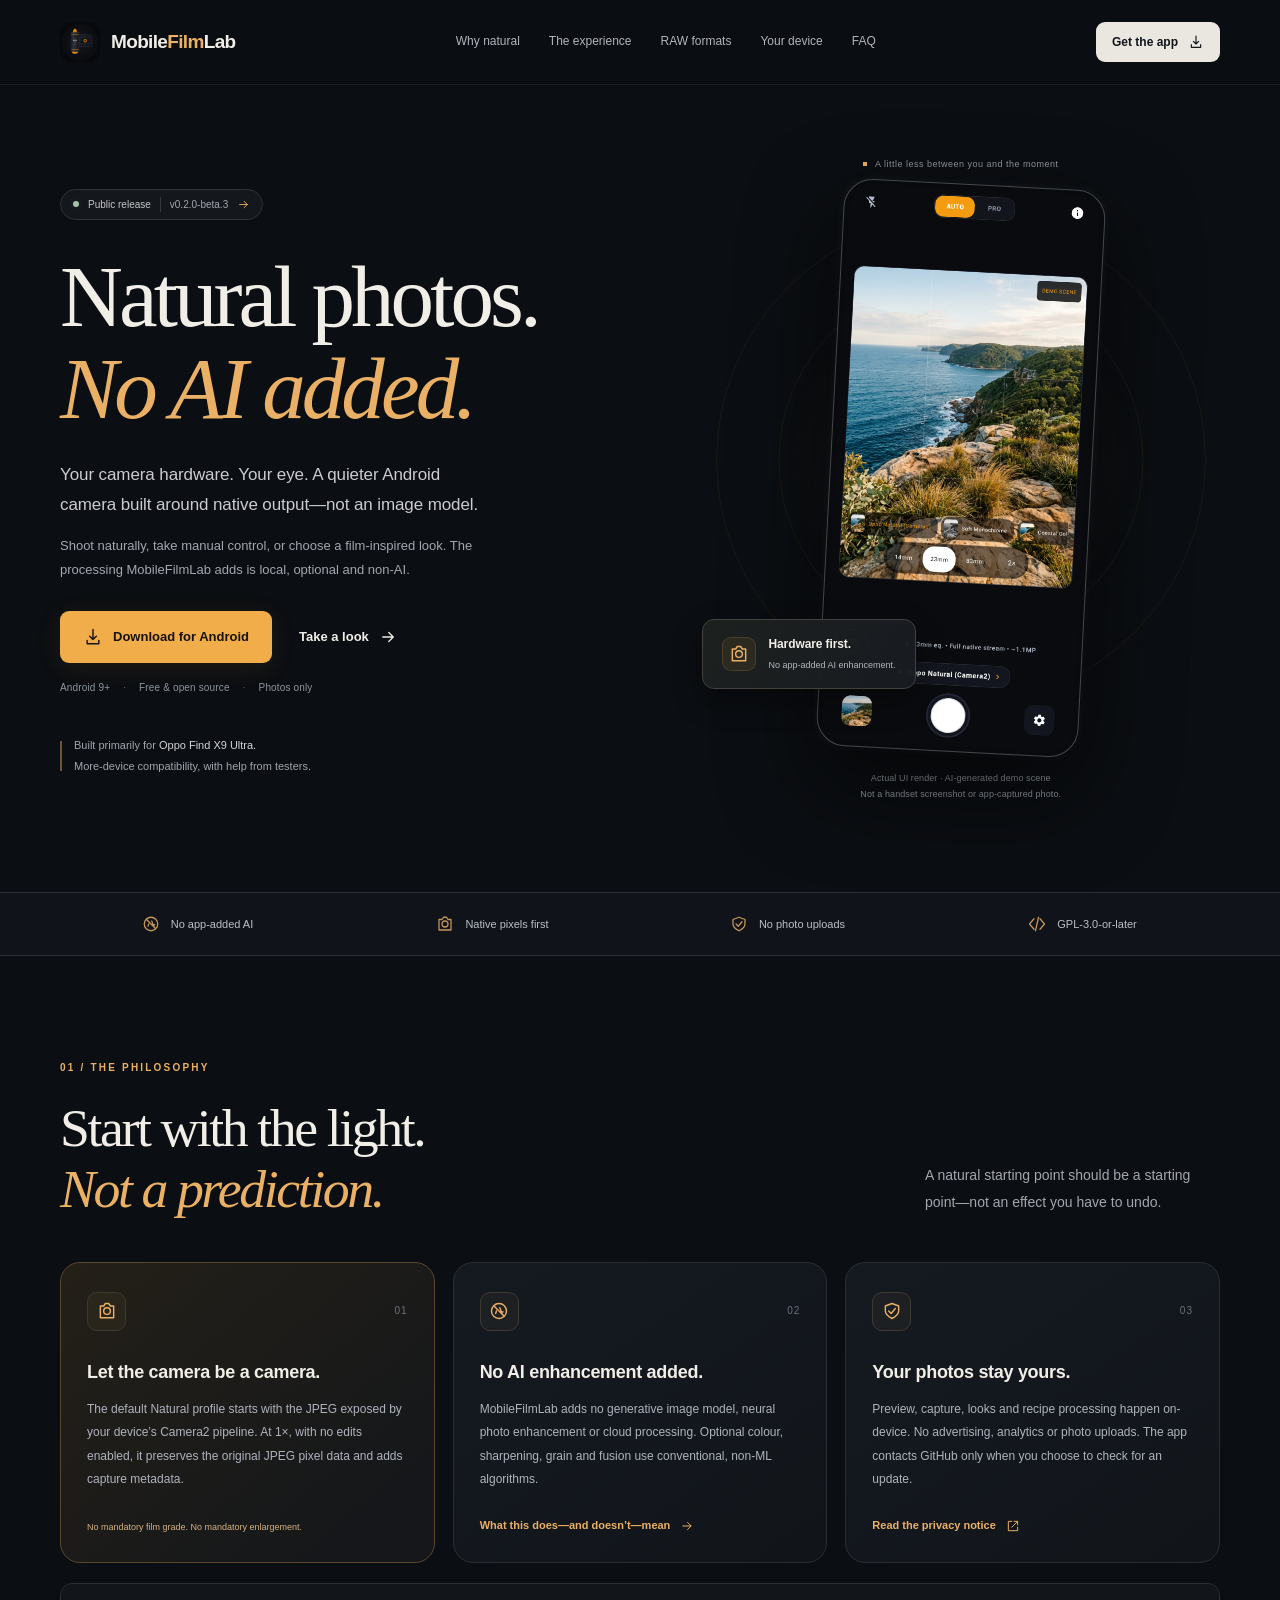
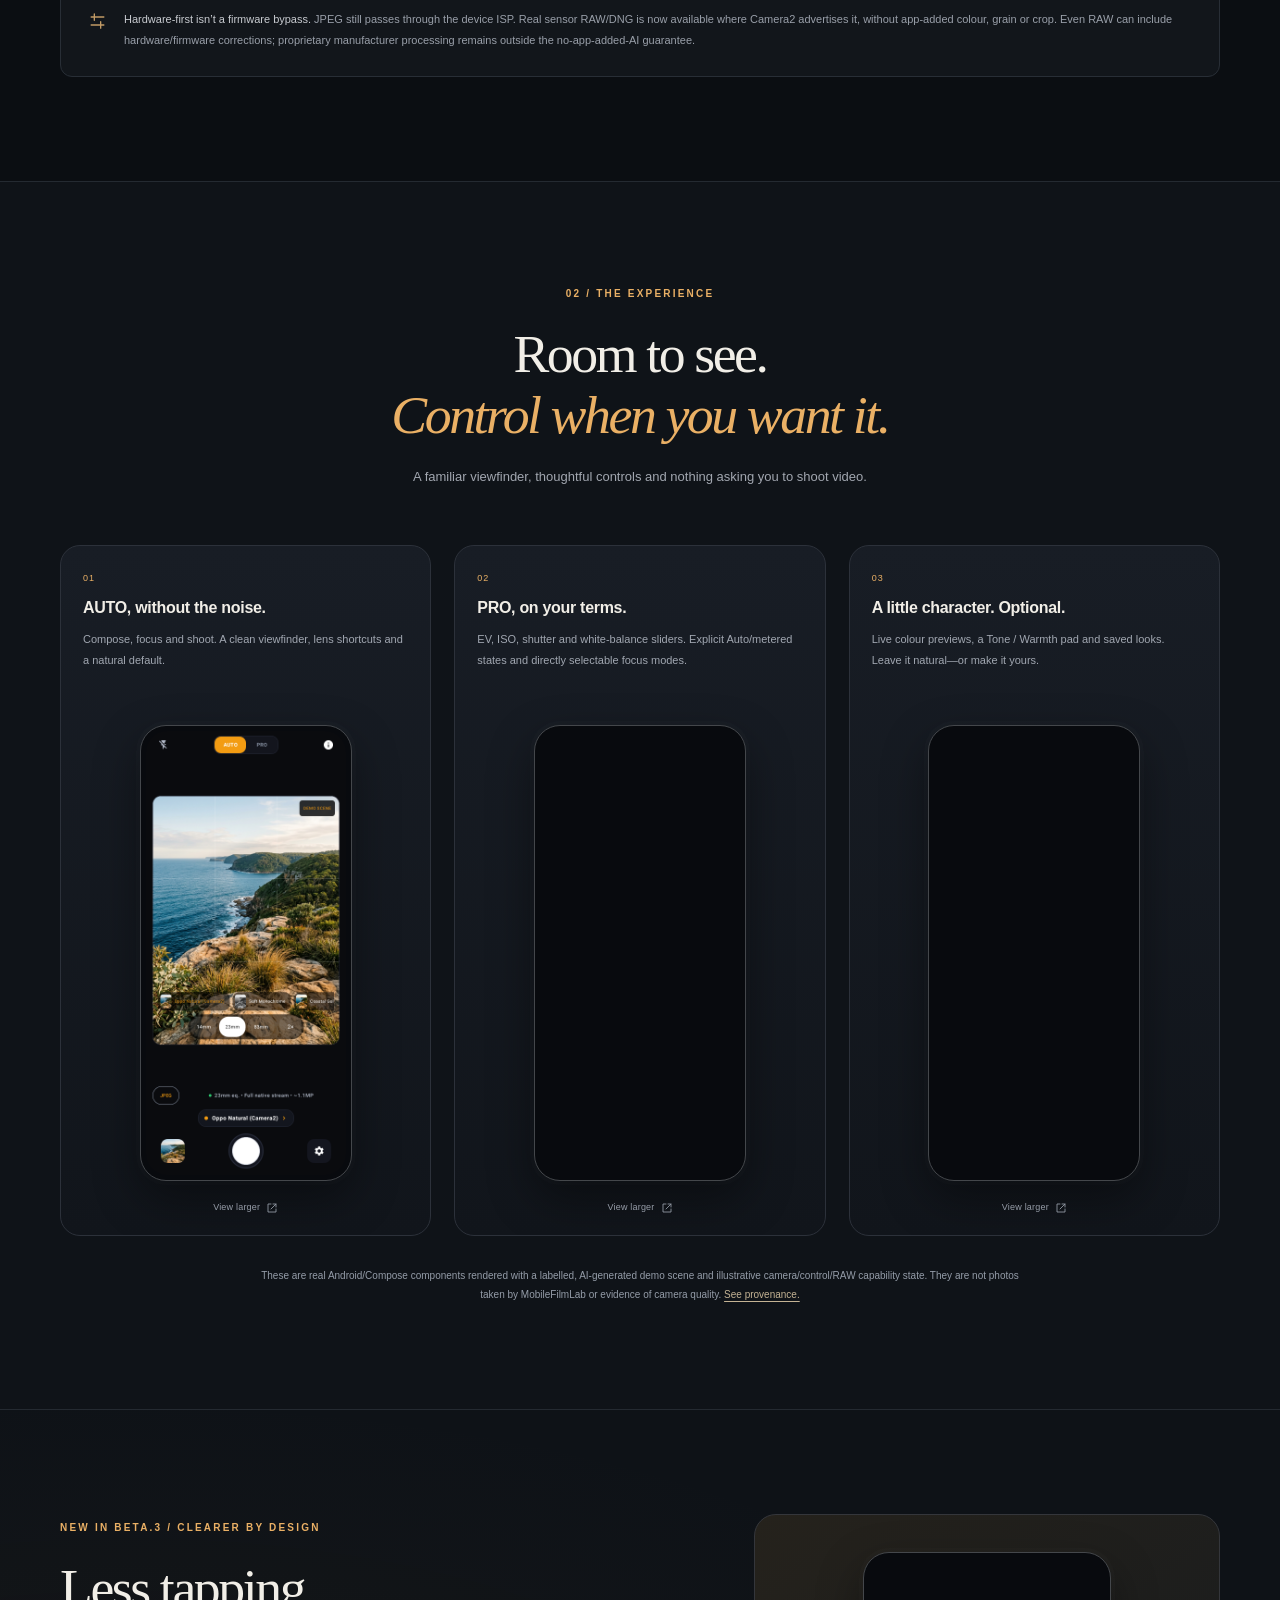
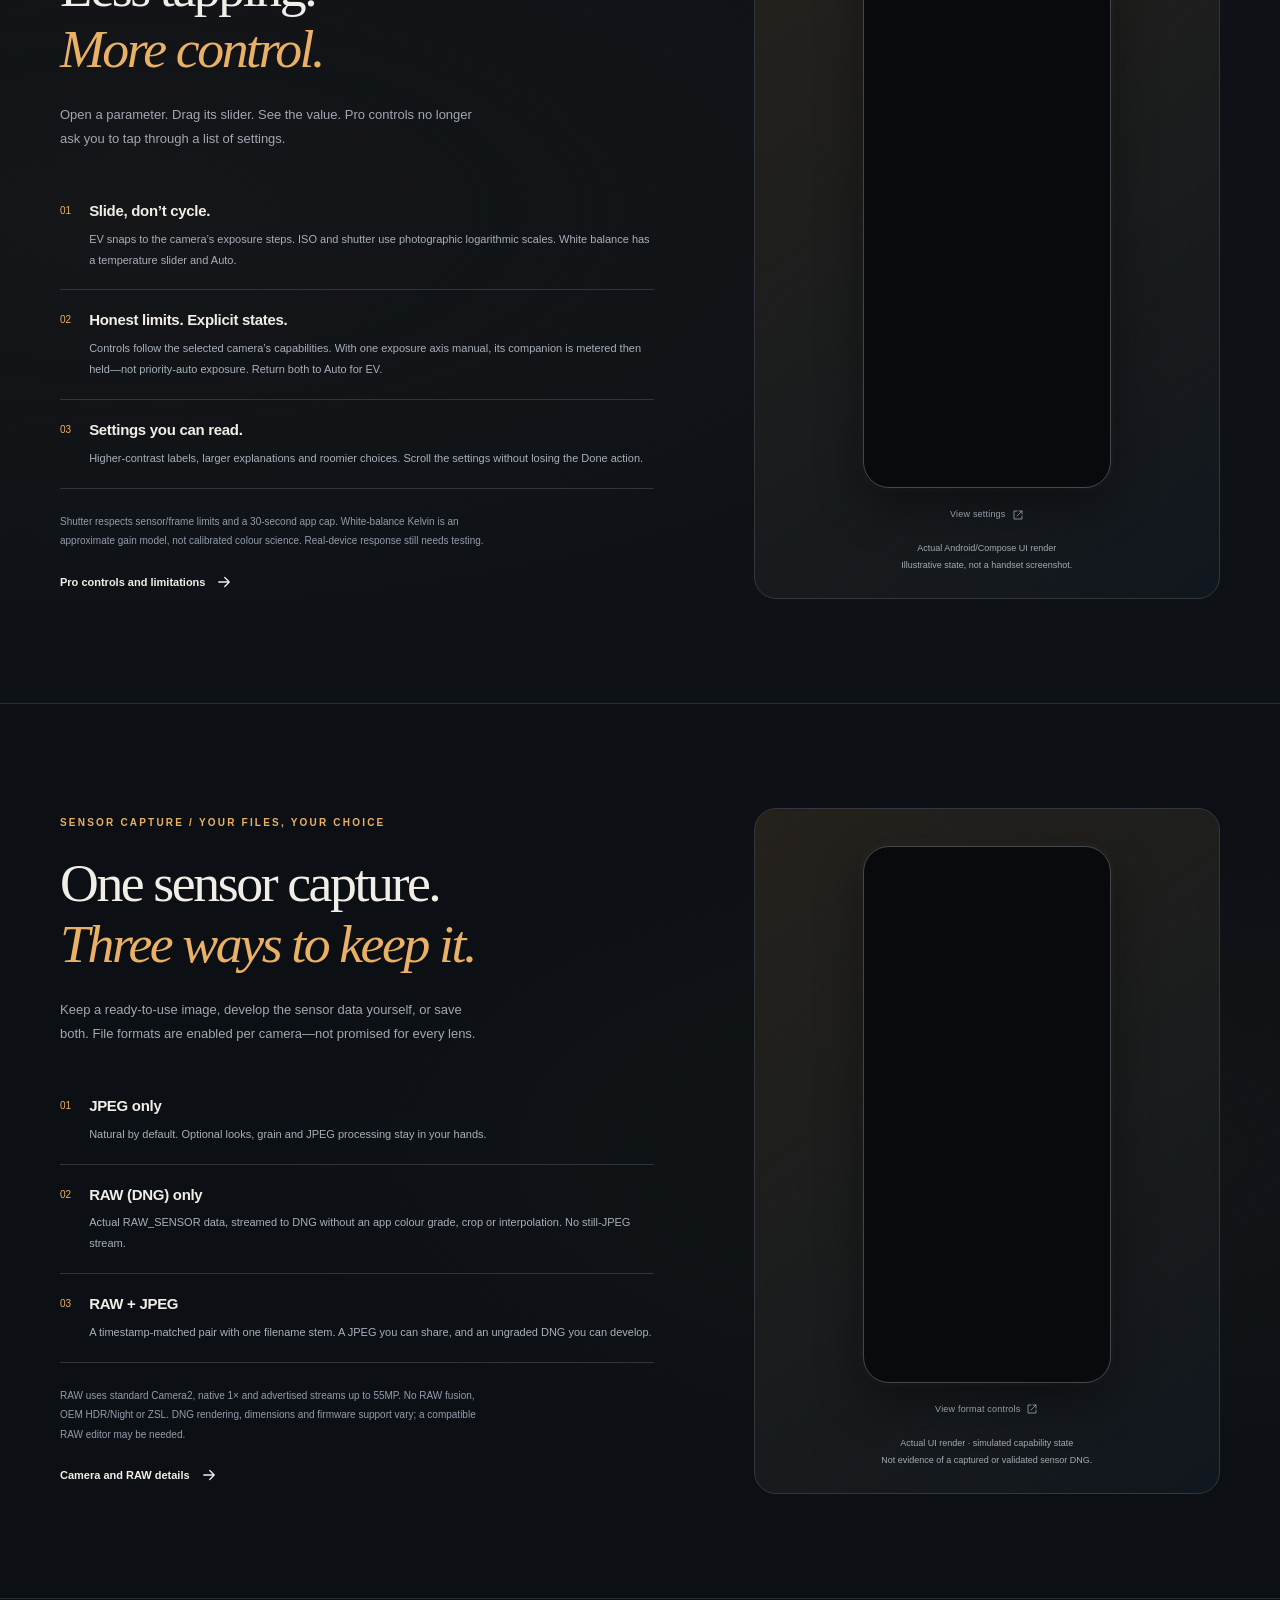
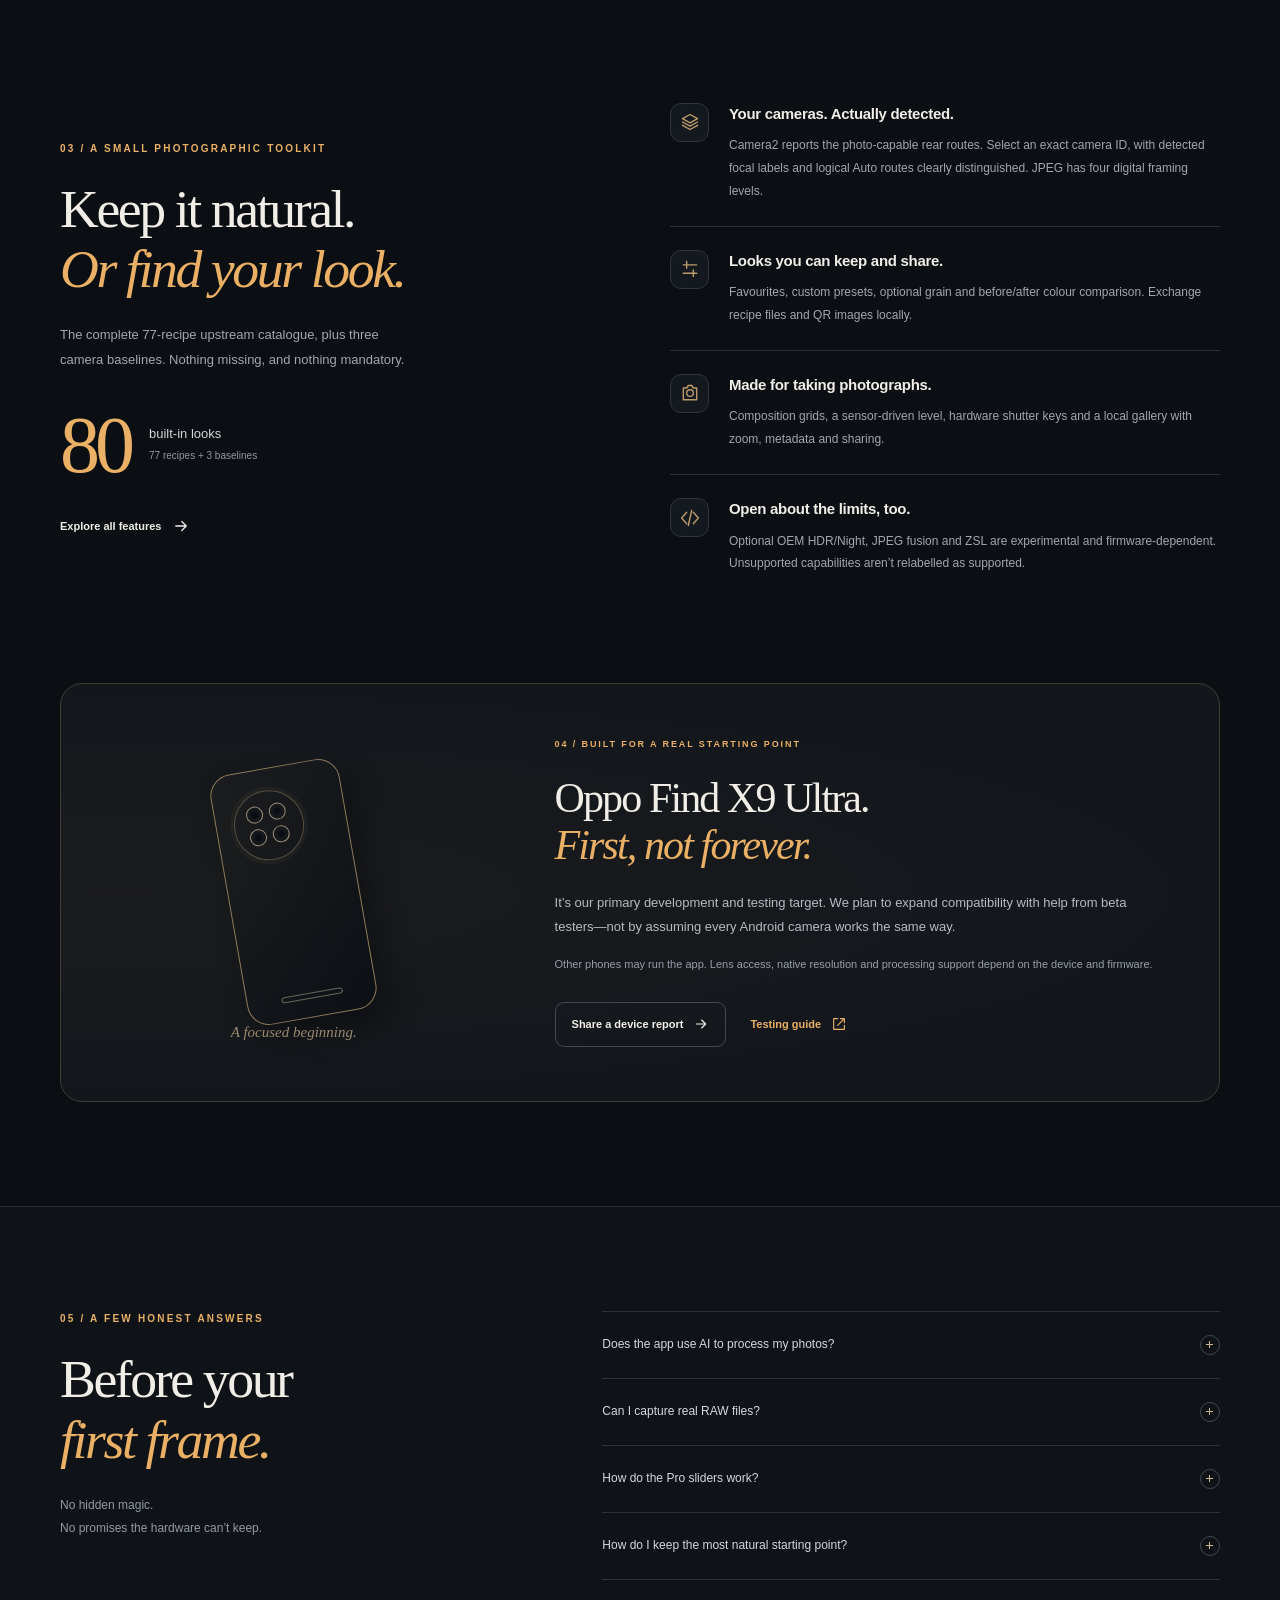
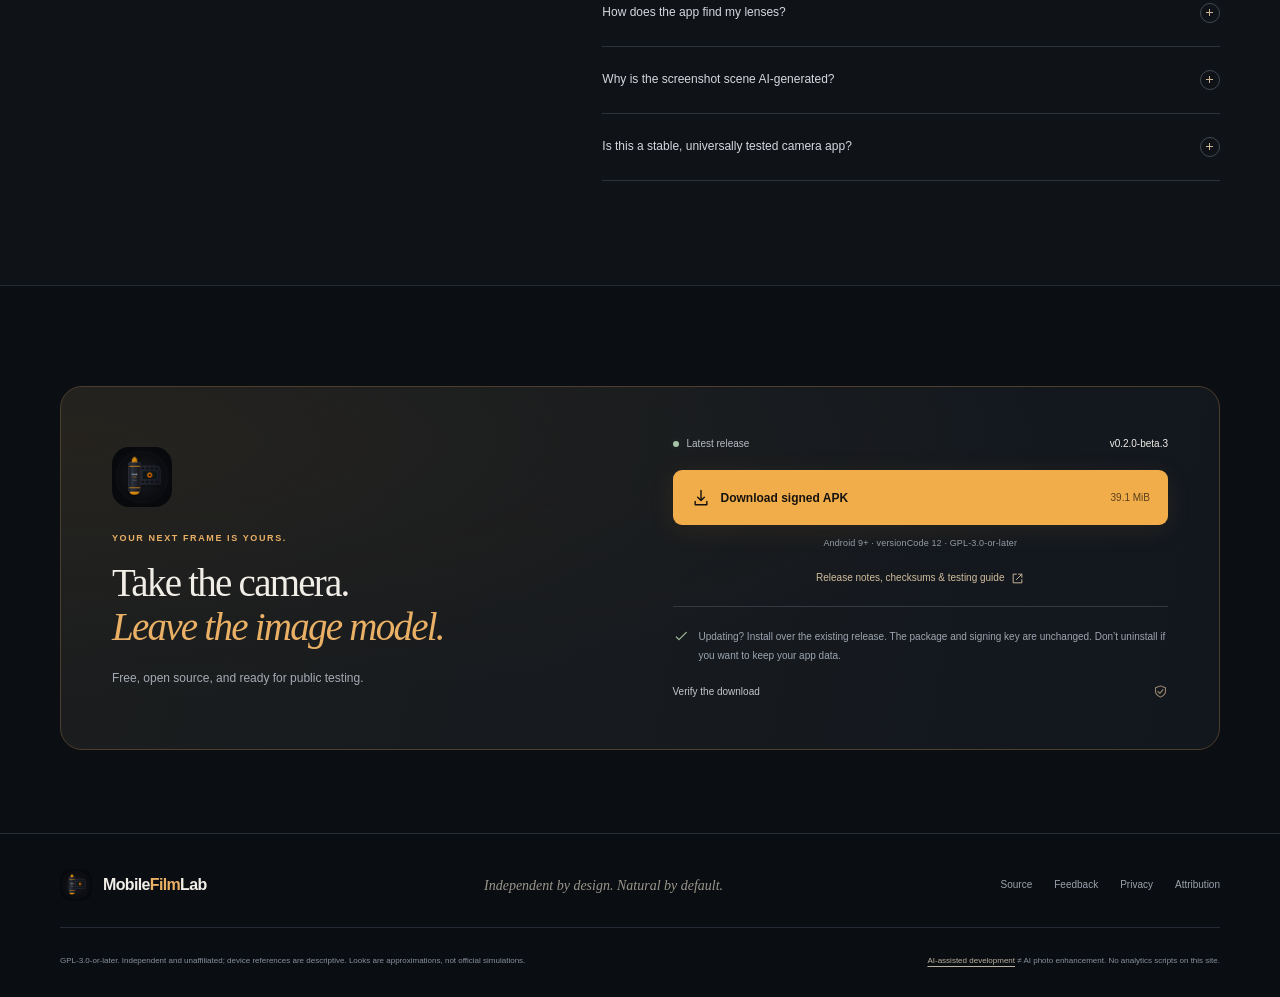
==== commit 4b2533b3: "Show beta.3 Pro sliders and readable settings on the project website" ====
--- a/site/index.html
+++ b/site/index.html
@@ -64,12 +64,12 @@
     <section class="hero section" aria-labelledby="hero-title">
       <div class="container hero-grid">
         <div class="hero-copy">
-          <a class="release-pill" href="https://github.com/TheSwagInDisguise/MobileFilmLab/releases/tag/v0.2.0-beta.2"><span class="status-dot"></span> Public release <span class="pill-version">v0.2.0-beta.2</span><svg class="icon"><use href="#i-arrow"/></svg></a>
+          <a class="release-pill" href="https://github.com/TheSwagInDisguise/MobileFilmLab/releases/tag/v0.2.0-beta.3"><span class="status-dot"></span> Public release <span class="pill-version">v0.2.0-beta.3</span><svg class="icon"><use href="#i-arrow"/></svg></a>
           <h1 id="hero-title">Natural photos.<br><em>No AI added.</em></h1>
           <p class="hero-description">Your camera hardware. Your eye. A quieter Android camera built around native output—not an image model.</p>
           <p class="hero-detail">Shoot naturally, take manual control, or choose a film-inspired look. The processing MobileFilmLab adds is local, optional and non-AI.</p>
           <div class="hero-buttons">
-            <a class="button button-primary download-link" href="https://github.com/TheSwagInDisguise/MobileFilmLab/releases/download/v0.2.0-beta.2/MobileFilmLab-v0.2.0-beta.2-signed.apk"><svg class="icon"><use href="#i-download"/></svg> Download for Android</a>
+            <a class="button button-primary download-link" href="https://github.com/TheSwagInDisguise/MobileFilmLab/releases/download/v0.2.0-beta.3/MobileFilmLab-v0.2.0-beta.3-signed.apk"><svg class="icon"><use href="#i-download"/></svg> Download for Android</a>
             <a class="text-link" href="#experience">Take a look <svg class="icon"><use href="#i-arrow"/></svg></a>
           </div>
           <div class="hero-meta"><span>Android 9+</span><span>Free &amp; open source</span><span>Photos only</span></div>
@@ -106,16 +106,25 @@
         <div class="section-heading centered-heading"><p class="eyebrow">02 / The experience</p><h2 id="experience-title">Room to see.<br><em>Control when you want it.</em></h2><p>A familiar viewfinder, thoughtful controls and nothing asking you to shoot video.</p></div>
         <div class="screens-grid">
           <article class="screen-card"><div class="screen-heading"><span class="screen-index">01</span><h3>AUTO, without the noise.</h3><p>Compose, focus and shoot. A clean viewfinder, lens shortcuts and a natural default.</p></div><button class="screen-button" type="button" data-screen="assets/app-auto.webp" data-title="AUTO — actual UI render with demo scene" aria-label="Enlarge the AUTO interface"><span class="phone"><img src="assets/app-auto.webp" width="864" height="1920" alt="AUTO app interface with illustrative camera state and a labelled demo scene" loading="lazy" decoding="async"></span><span class="enlarge-label">View larger <svg class="icon"><use href="#i-external"/></svg></span></button></article>
-          <article class="screen-card"><div class="screen-heading"><span class="screen-index">02</span><h3>PRO, on your terms.</h3><p>ISO, shutter, white balance and focus. Hardware-limited controls, no mystery promises.</p></div><button class="screen-button" type="button" data-screen="assets/app-pro.webp" data-title="PRO — actual UI render with illustrative settings" aria-label="Enlarge the PRO interface"><span class="phone"><img src="assets/app-pro.webp" width="864" height="1920" alt="PRO app interface with illustrative manual settings and a custom look" loading="lazy" decoding="async"></span><span class="enlarge-label">View larger <svg class="icon"><use href="#i-external"/></svg></span></button></article>
+          <article class="screen-card"><div class="screen-heading"><span class="screen-index">02</span><h3>PRO, on your terms.</h3><p>EV, ISO, shutter and white-balance sliders. Explicit Auto/metered states and directly selectable focus modes.</p></div><button class="screen-button" type="button" data-screen="assets/app-pro.webp" data-title="PRO — actual UI render with illustrative settings" aria-label="Enlarge the PRO interface"><span class="phone"><img src="assets/app-pro.webp" width="864" height="1920" alt="PRO app interface with an ISO slider, illustrative manual settings and a custom look" loading="lazy" decoding="async"></span><span class="enlarge-label">View larger <svg class="icon"><use href="#i-external"/></svg></span></button></article>
           <article class="screen-card"><div class="screen-heading"><span class="screen-index">03</span><h3>A little character. Optional.</h3><p>Live colour previews, a Tone / Warmth pad and saved looks. Leave it natural—or make it yours.</p></div><button class="screen-button" type="button" data-screen="assets/app-recipes.webp" data-title="Recipe editing — actual UI render with custom test presets" aria-label="Enlarge the recipe editor"><span class="phone"><img src="assets/app-recipes.webp" width="864" height="1920" alt="Actual recipe drawer with demo colour previews and the Tone Warmth pad" loading="lazy" decoding="async"></span><span class="enlarge-label">View larger <svg class="icon"><use href="#i-external"/></svg></span></button></article>
         </div>
         <p class="screens-disclosure">These are real Android/Compose components rendered with a labelled, AI-generated demo scene and illustrative camera/control/RAW capability state. They are not photos taken by MobileFilmLab or evidence of camera quality. <a href="https://github.com/TheSwagInDisguise/MobileFilmLab/blob/main/docs/SCREENSHOTS.md">See provenance.</a></p>
       </div>
     </section>
 
+    <section id="pro-controls" class="section pro-controls-section" aria-labelledby="pro-controls-title">
+      <div class="container raw-formats-grid">
+        <div class="raw-formats-copy"><p class="eyebrow">New in beta.3 / Clearer by design</p><h2 id="pro-controls-title">Less tapping.<br><em>More control.</em></h2><p>Open a parameter. Drag its slider. See the value. Pro controls no longer ask you to tap through a list of settings.</p>
+          <div class="format-options"><article><span>01</span><div><h3>Slide, don’t cycle.</h3><p>EV snaps to the camera’s exposure steps. ISO and shutter use photographic logarithmic scales. White balance has a temperature slider and Auto.</p></div></article><article><span>02</span><div><h3>Honest limits. Explicit states.</h3><p>Controls follow the selected camera’s capabilities. With one exposure axis manual, its companion is metered then held—not priority-auto exposure. Return both to Auto for EV.</p></div></article><article><span>03</span><div><h3>Settings you can read.</h3><p>Higher-contrast labels, larger explanations and roomier choices. Scroll the settings without losing the Done action.</p></div></article></div>
+          <p class="raw-limits">Shutter respects sensor/frame limits and a 30-second app cap. White-balance Kelvin is an approximate gain model, not calibrated colour science. Real-device response still needs testing.</p><a class="text-link" href="https://github.com/TheSwagInDisguise/MobileFilmLab/blob/main/docs/PRO_CONTROLS.md">Pro controls and limitations <svg class="icon"><use href="#i-arrow"/></svg></a>
+        </div><div class="raw-formats-visual"><button class="screen-button" type="button" data-screen="assets/app-settings.webp" data-title="Readable Settings — actual native UI render with illustrative camera state" aria-label="Enlarge the readable settings panel"><span class="phone"><img src="assets/app-settings.webp" width="864" height="1920" alt="Actual high-contrast Settings panel with light labels and a persistent gold Done button" loading="lazy" decoding="async"></span><span class="enlarge-label">View settings <svg class="icon"><use href="#i-external"/></svg></span></button><p>Actual Android/Compose UI render<br>Illustrative state, not a handset screenshot.</p></div>
+      </div>
+    </section>
+
     <section id="raw-formats" class="section raw-formats-section" aria-labelledby="raw-formats-title">
       <div class="container raw-formats-grid">
-        <div class="raw-formats-copy"><p class="eyebrow">New in beta.2 / Your files, your choice</p><h2 id="raw-formats-title">One sensor capture.<br><em>Three ways to keep it.</em></h2><p>Keep a ready-to-use image, develop the sensor data yourself, or save both. File formats are enabled per camera—not promised for every lens.</p>
+        <div class="raw-formats-copy"><p class="eyebrow">Sensor capture / Your files, your choice</p><h2 id="raw-formats-title">One sensor capture.<br><em>Three ways to keep it.</em></h2><p>Keep a ready-to-use image, develop the sensor data yourself, or save both. File formats are enabled per camera—not promised for every lens.</p>
           <div class="format-options"><article><span>01</span><div><h3>JPEG only</h3><p>Natural by default. Optional looks, grain and JPEG processing stay in your hands.</p></div></article><article><span>02</span><div><h3>RAW (DNG) only</h3><p>Actual RAW_SENSOR data, streamed to DNG without an app colour grade, crop or interpolation. No still-JPEG stream.</p></div></article><article><span>03</span><div><h3>RAW + JPEG</h3><p>A timestamp-matched pair with one filename stem. A JPEG you can share, and an ungraded DNG you can develop.</p></div></article></div>
           <p class="raw-limits">RAW uses standard Camera2, native 1× and advertised streams up to 55MP. No RAW fusion, OEM HDR/Night or ZSL. DNG rendering, dimensions and firmware support vary; a compatible RAW editor may be needed.</p><a class="text-link" href="https://github.com/TheSwagInDisguise/MobileFilmLab/blob/main/docs/DYNAMIC_CAMERAS_AND_RAW.md">Camera and RAW details <svg class="icon"><use href="#i-arrow"/></svg></a>
         </div><div class="raw-formats-visual"><button class="screen-button" type="button" data-screen="assets/app-formats.webp" data-title="File format controls — actual UI render with illustrative RAW capability" aria-label="Enlarge the JPEG RAW and RAW plus JPEG controls"><span class="phone"><img src="assets/app-formats.webp" width="864" height="1920" alt="Actual format dialog rendered with illustrative RAW capability, not a real sensor capture" loading="lazy" decoding="async"></span><span class="enlarge-label">View format controls <svg class="icon"><use href="#i-external"/></svg></span></button><p>Actual UI render · simulated capability state<br>Not evidence of a captured or validated sensor DNG.</p></div>
@@ -142,15 +151,16 @@
       <div class="container questions-grid"><div class="questions-heading"><p class="eyebrow">05 / A few honest answers</p><h2 id="questions-title">Before your<br><em>first frame.</em></h2><p>No hidden magic.<br>No promises the hardware can’t keep.</p></div><div class="faq-list">
         <details><summary>Does the app use AI to process my photos?<span class="faq-plus" aria-hidden="true"></span></summary><div class="faq-answer"><p>MobileFilmLab adds no generative image model, ML enhancement or cloud photo processing. Its optional editing and fusion are conventional algorithms.</p><p>Your device’s camera/ISP still processes images, and optional manufacturer extensions may use proprietary techniques. We can’t promise that every firmware path is AI-free.</p></div></details>
         <details><summary>Can I capture real RAW files?<span class="faq-plus" aria-hidden="true"></span></summary><div class="faq-answer"><p>Yes, on camera routes that advertise usable RAW_SENSOR support. Choose RAW (DNG) only, RAW + JPEG, or JPEG only from the format badge or Settings. RAW-only requests no still JPEG; paired mode uses one timestamp-matched request.</p><p>DNG is written from the sensor image through Android DngCreator—not converted from a JPEG. No app recipe, grain, RGB correction, digital crop or interpolation is applied. RAW modes use standard Camera2, native 1× and advertised normal-pixel-mode sizes up to 55MP; OEM modes, fusion and ZSL are JPEG-only.</p><p>Firmware can reject advertised combinations. Real DNG validity and rendering still need handset testing in a RAW-capable editor. Hardware corrections can already be present in exposed RAW.</p></div></details>
+        <details><summary>How do the Pro sliders work?<span class="faq-plus" aria-hidden="true"></span></summary><div class="faq-answer"><p>Tap a parameter tab to open its editor without changing the value. EV, ISO, shutter and white balance use sliders; Auto/metered is an explicit switch, and supported autofocus modes are direct choices.</p><p>EV needs both ISO and shutter set to Auto. If just one exposure axis is manual, the other uses a metered-and-held value—not true ISO/shutter-priority auto. Shutter is bounded by sensor/frame limits and 30 seconds; WB Kelvin is approximate. Unsupported controls show a reason.</p><p>Settings also has higher-contrast text, larger labels and a scrolling body with a persistent Done action. Actual handset display and manual-control behaviour still need testing.</p></div></details>
         <details><summary>How do I keep the most natural starting point?<span class="faq-plus" aria-hidden="true"></span></summary><div class="faq-answer"><p>Use the default Natural baseline, standard Camera2 processing, native output and 1× framing, with grain off and lens gains unchanged. In that unedited path, the exposed JPEG pixel data is preserved and capture/recipe metadata is added.</p><p>Choosing a look, crop, grain or calibration edit changes the result. Those creative choices stay in your hands.</p></div></details>
         <details><summary>How does the app find my lenses?<span class="faq-plus" aria-hidden="true"></span></summary><div class="faq-answer"><p>Camera2 provides public camera IDs, physical links behind logical cameras, focal lengths, sensor dimensions and stream capabilities. The selector now shows all exposed photo-capable rear routes instead of four fixed slots, and selects each by its exact ID.</p><p>Labels use approximate detected equivalent focal lengths, physical millimetres marked with an asterisk when necessary, or an ID if metadata is missing. Logical Auto routes are not additional physical lenses. Firmware-hidden cameras remain inaccessible.</p><p>Oppo Find X9 Ultra remains the primary target. Please send a device report to help expand compatibility.</p></div></details>
         <details><summary>Why is the screenshot scene AI-generated?<span class="faq-plus" aria-hidden="true"></span></summary><div class="faq-answer"><p>The screenshots render the app’s actual Android/Compose UI without a connected handset. The landscape and camera/RAW capability state are illustrative. They demonstrate the controls, not a captured photo, valid sensor DNG or device compatibility.</p><p>The project was also developed substantially with AI assistance. That is separate from the app’s photo-processing design. <a href="https://github.com/TheSwagInDisguise/MobileFilmLab/blob/main/docs/AI_DISCLOSURE.md">Read the development disclosure.</a></p></div></details>
-        <details><summary>Is this a stable, universally tested camera app?<span class="faq-plus" aria-hidden="true"></span></summary><div class="faq-answer"><p>No. The current version is v0.2.0-beta.2, published as the latest regular GitHub Release by owner request. That classification does not turn it into a newly built stable version or certify every device and feature.</p><p>Keep another camera available for important photos and read the <a href="https://github.com/TheSwagInDisguise/MobileFilmLab/blob/main/KNOWN_LIMITATIONS.md">known limitations</a>.</p></div></details>
+        <details><summary>Is this a stable, universally tested camera app?<span class="faq-plus" aria-hidden="true"></span></summary><div class="faq-answer"><p>No. The current version is v0.2.0-beta.3, published as the latest regular GitHub Release by owner request. That classification does not turn it into a newly built stable version or certify every device and feature.</p><p>Keep another camera available for important photos and read the <a href="https://github.com/TheSwagInDisguise/MobileFilmLab/blob/main/KNOWN_LIMITATIONS.md">known limitations</a>.</p></div></details>
       </div></div>
     </section>
 
     <section id="download" class="section download-section" aria-labelledby="download-title">
-      <div class="container"><div class="download-card"><div class="download-heading"><img src="assets/icon.png" width="72" height="72" alt="MobileFilmLab film-canister icon" loading="lazy"><p class="eyebrow">Your next frame is yours.</p><h2 id="download-title">Take the camera.<br><em>Leave the image model.</em></h2><p>Free, open source, and ready for public testing.</p></div><div class="download-panel"><div class="download-version"><span class="status-dot"></span> Latest release <strong>v0.2.0-beta.2</strong></div><a class="button button-primary button-full download-link" href="https://github.com/TheSwagInDisguise/MobileFilmLab/releases/download/v0.2.0-beta.2/MobileFilmLab-v0.2.0-beta.2-signed.apk"><svg class="icon"><use href="#i-download"/></svg> Download signed APK <span>39.0 MiB</span></a><p class="download-requirements">Android 9+ · versionCode 11 · GPL-3.0-or-later</p><a class="release-details-link" href="https://github.com/TheSwagInDisguise/MobileFilmLab/releases/tag/v0.2.0-beta.2">Release notes, checksums &amp; testing guide <svg class="icon"><use href="#i-external"/></svg></a><div class="install-note"><svg class="icon"><use href="#i-check"/></svg><p>Updating? Install over the existing release. The package and signing key are unchanged. Don’t uninstall if you want to keep your app data.</p></div><details class="checksum-details"><summary>Verify the download <svg class="icon"><use href="#i-shield"/></svg></summary><div><span class="checksum-label">APK SHA-256</span><code id="apk-checksum">b85473ac25aeea56c52a44de731b3712835c8db715ed39ba391bfb203bdd210b</code><button class="copy-button" type="button" data-copy="apk-checksum"><svg class="icon"><use href="#i-copy"/></svg> Copy checksum</button><span id="copy-status" class="copy-status" role="status" aria-live="polite"></span></div></details></div></div></div>
+      <div class="container"><div class="download-card"><div class="download-heading"><img src="assets/icon.png" width="72" height="72" alt="MobileFilmLab film-canister icon" loading="lazy"><p class="eyebrow">Your next frame is yours.</p><h2 id="download-title">Take the camera.<br><em>Leave the image model.</em></h2><p>Free, open source, and ready for public testing.</p></div><div class="download-panel"><div class="download-version"><span class="status-dot"></span> Latest release <strong>v0.2.0-beta.3</strong></div><a class="button button-primary button-full download-link" href="https://github.com/TheSwagInDisguise/MobileFilmLab/releases/download/v0.2.0-beta.3/MobileFilmLab-v0.2.0-beta.3-signed.apk"><svg class="icon"><use href="#i-download"/></svg> Download signed APK <span>39.1 MiB</span></a><p class="download-requirements">Android 9+ · versionCode 12 · GPL-3.0-or-later</p><a class="release-details-link" href="https://github.com/TheSwagInDisguise/MobileFilmLab/releases/tag/v0.2.0-beta.3">Release notes, checksums &amp; testing guide <svg class="icon"><use href="#i-external"/></svg></a><div class="install-note"><svg class="icon"><use href="#i-check"/></svg><p>Updating? Install over the existing release. The package and signing key are unchanged. Don’t uninstall if you want to keep your app data.</p></div><details class="checksum-details"><summary>Verify the download <svg class="icon"><use href="#i-shield"/></svg></summary><div><span class="checksum-label">APK SHA-256</span><code id="apk-checksum">5f1dfb769e66b73218d4102c77ff5038c045f5542356ea89394ceade3af0893d</code><button class="copy-button" type="button" data-copy="apk-checksum"><svg class="icon"><use href="#i-copy"/></svg> Copy checksum</button><span id="copy-status" class="copy-status" role="status" aria-live="polite"></span></div></details></div></div></div>
     </section>
   </main>
 
--- a/site/styles.css
+++ b/site/styles.css
@@ -16,3 +16,6 @@
 .raw-formats-section{border-bottom:1px solid #282e36;background:radial-gradient(ellipse at 85% 50%,#77532c12,transparent 55%),#0c1015}.raw-formats-grid{display:grid;grid-template-columns:1.12fr .88fr;gap:100px;align-items:center}.raw-formats-copy>p:not(.eyebrow):not(.raw-limits){color:var(--muted);font-size:13px;line-height:1.9;max-width:430px;margin-top:23px}.format-options{margin-top:29px;display:flex;flex-direction:column}.format-options article{display:flex;gap:18px;padding:19px 0;border-bottom:1px solid #30353d}.format-options article>span{font-size:10px;color:var(--accent);padding-top:3px}.format-options h3{font-size:15px}.format-options p{font-size:11px;color:#a8b0ba;line-height:1.9;margin-top:7px}.raw-limits{font-size:10px;line-height:1.95;color:#939daa;margin-top:23px;max-width:440px}.raw-formats-copy>.text-link{font-size:11px;margin-top:22px}.raw-formats-visual{border:1px solid #34363b;border-radius:22px;background:linear-gradient(145deg,#25221c,#11171e);padding:34px 27px 24px}.raw-formats-visual .phone{width:248px}.raw-formats-visual>p{text-align:center;color:#a3aab4;font-size:9px;line-height:1.9;margin-top:18px}.raw-formats-visual .screen-button .phone{width:248px;max-width:100%}
 @media(max-width:900px){.raw-formats-grid{gap:48px}.raw-formats-visual{padding:26px 19px 22px}.raw-formats-copy h2{font-size:39px}}
 @media(max-width:640px){.raw-formats-grid{grid-template-columns:1fr;gap:34px}.raw-formats-copy h2{font-size:40px}.raw-formats-copy>p:not(.eyebrow):not(.raw-limits){font-size:12px;margin-top:20px}.raw-formats-visual{max-width:365px;width:100%;margin-inline:auto;padding:29px 28px 23px}.raw-formats-visual .screen-button .phone{width:238px}.raw-limits{font-size:10px}}
+
+/* Beta.3: readable native settings and direct Pro editors. */
+.pro-controls-section{border-bottom:1px solid #282e36;background:radial-gradient(ellipse at 10% 45%,#77532c10,transparent 60%),#0e1217}
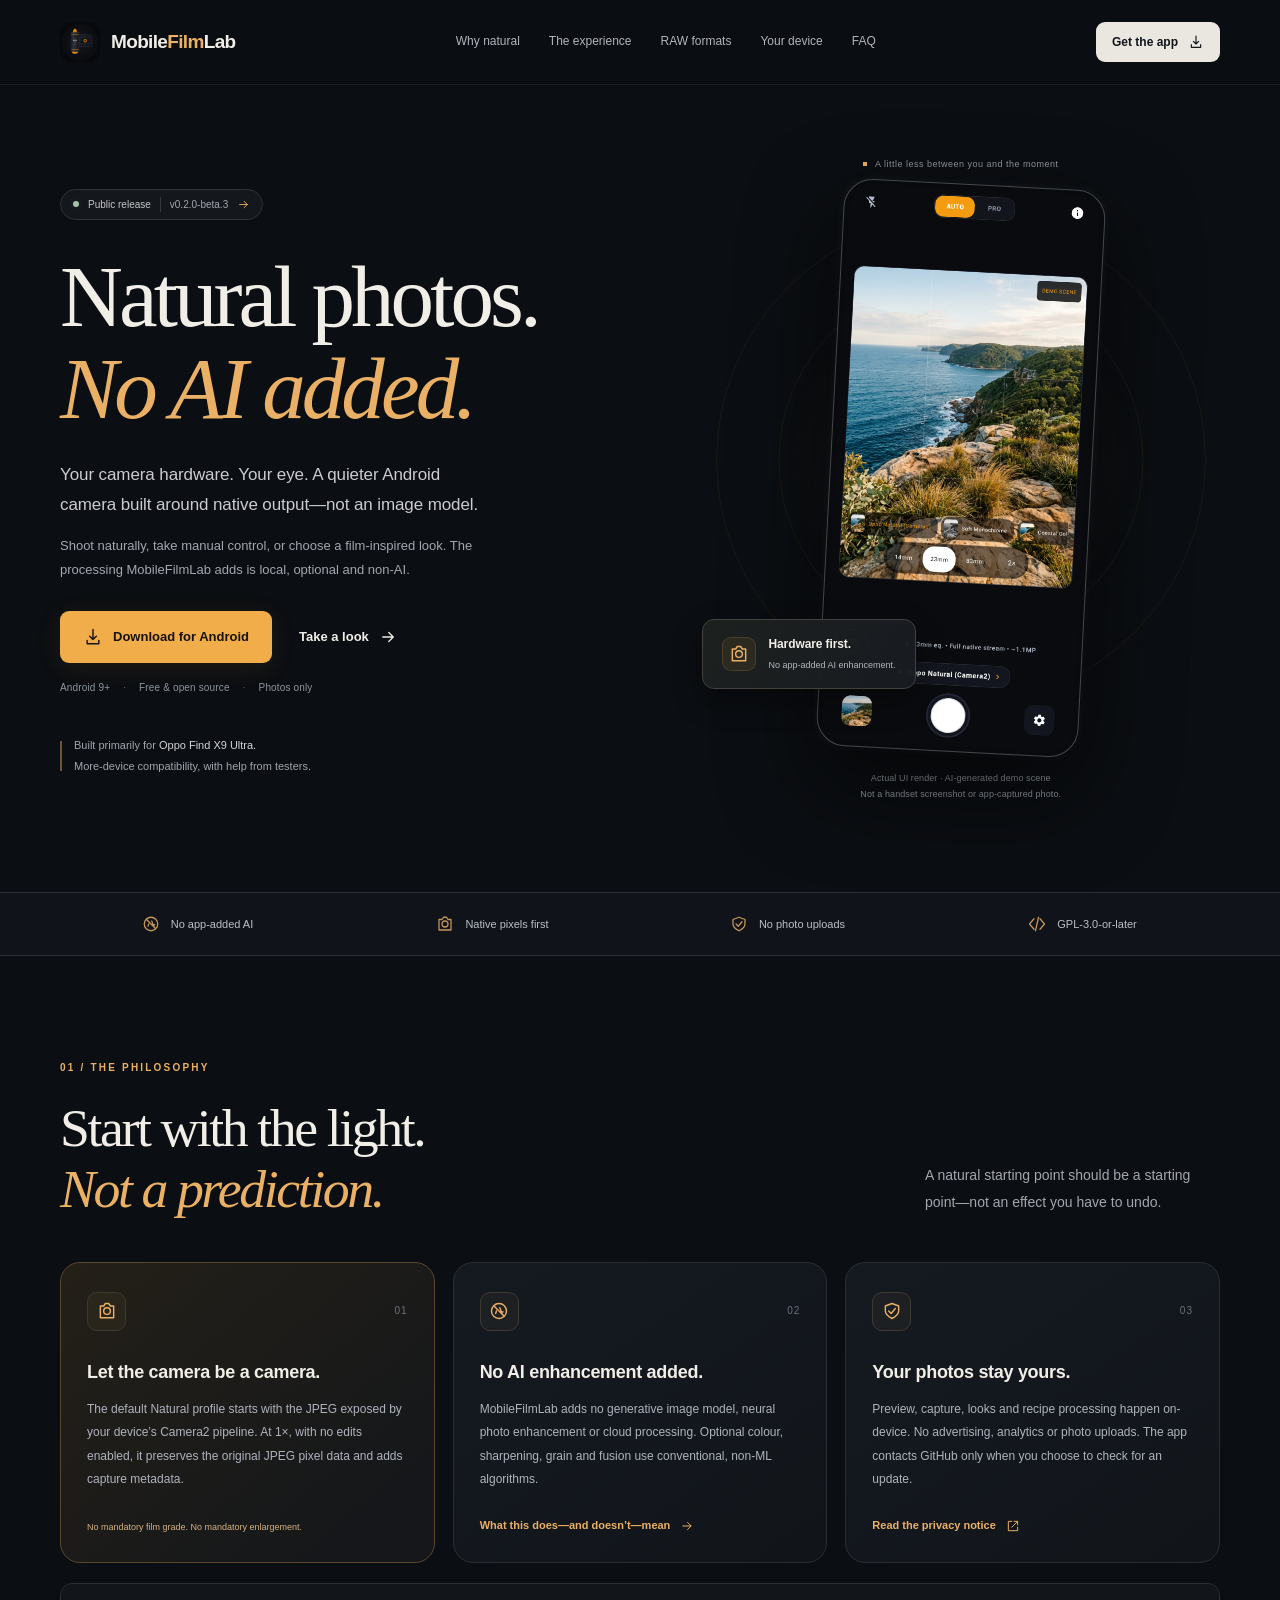
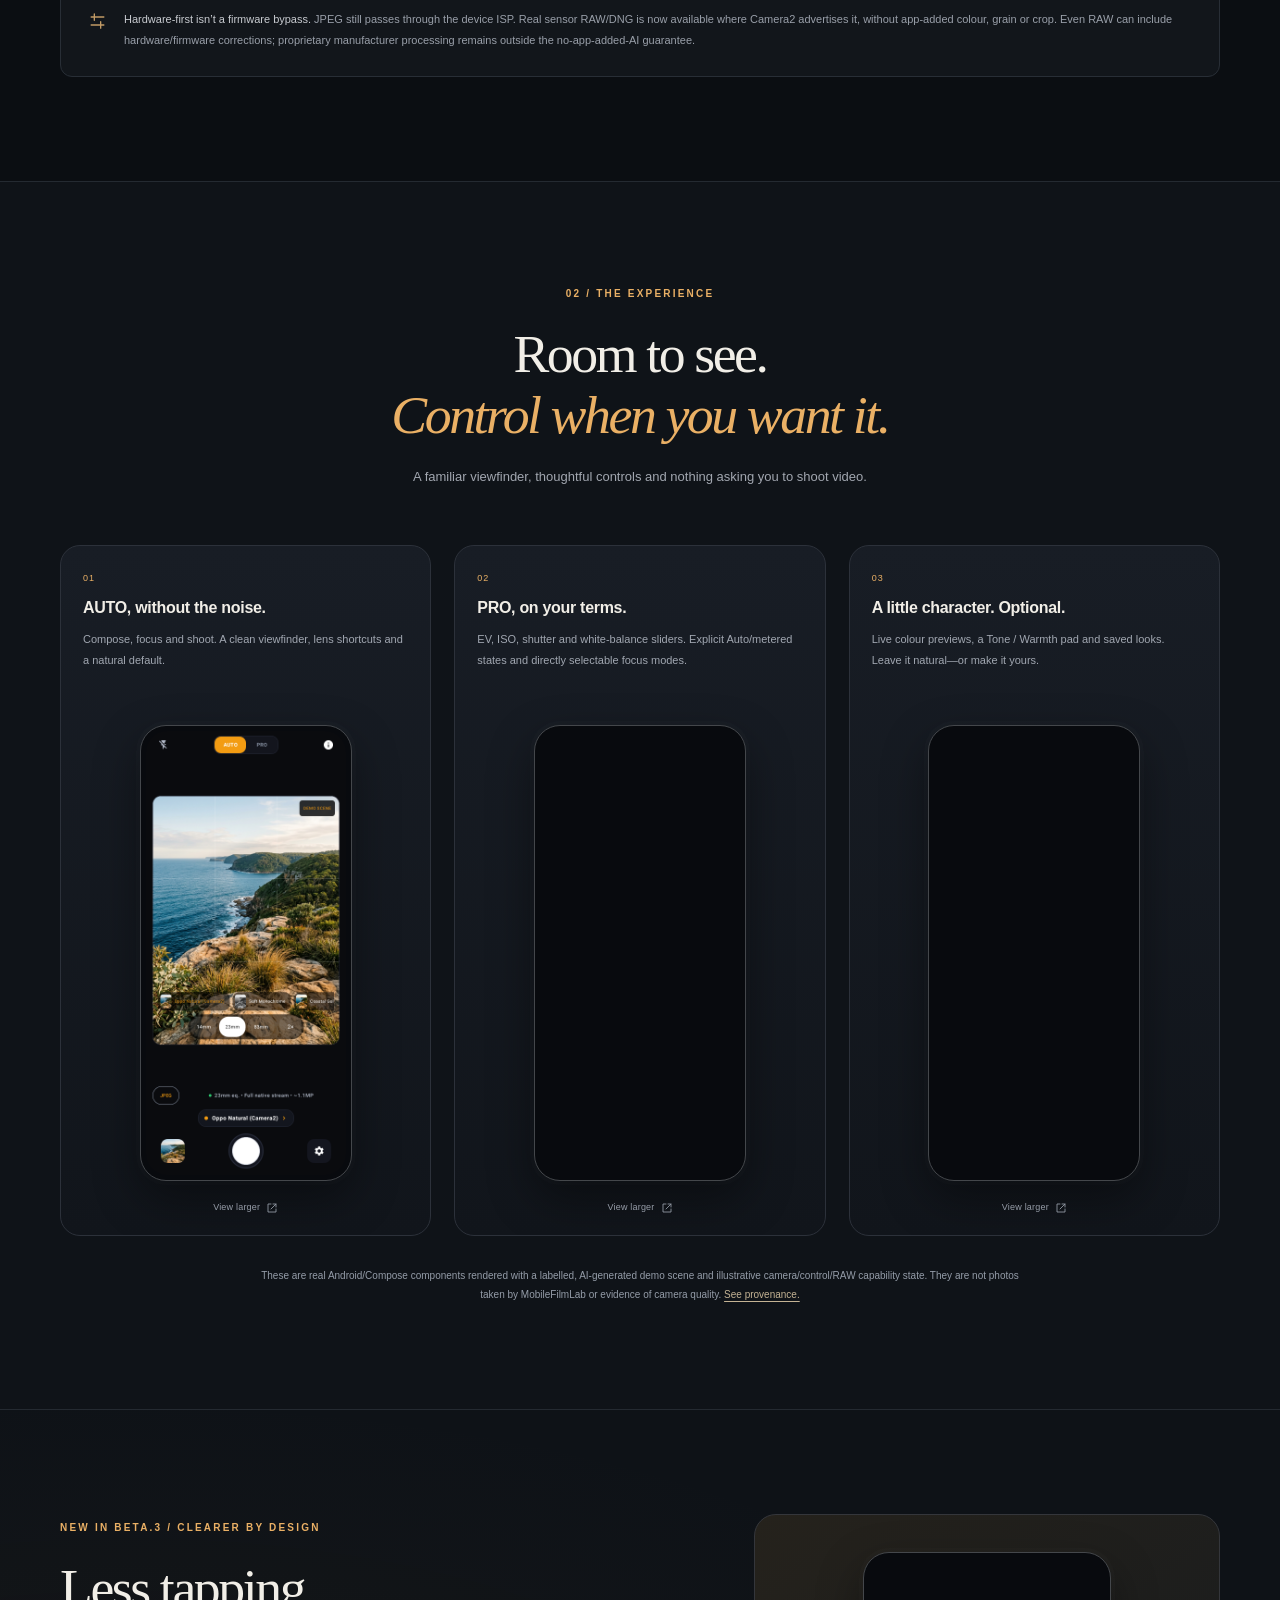
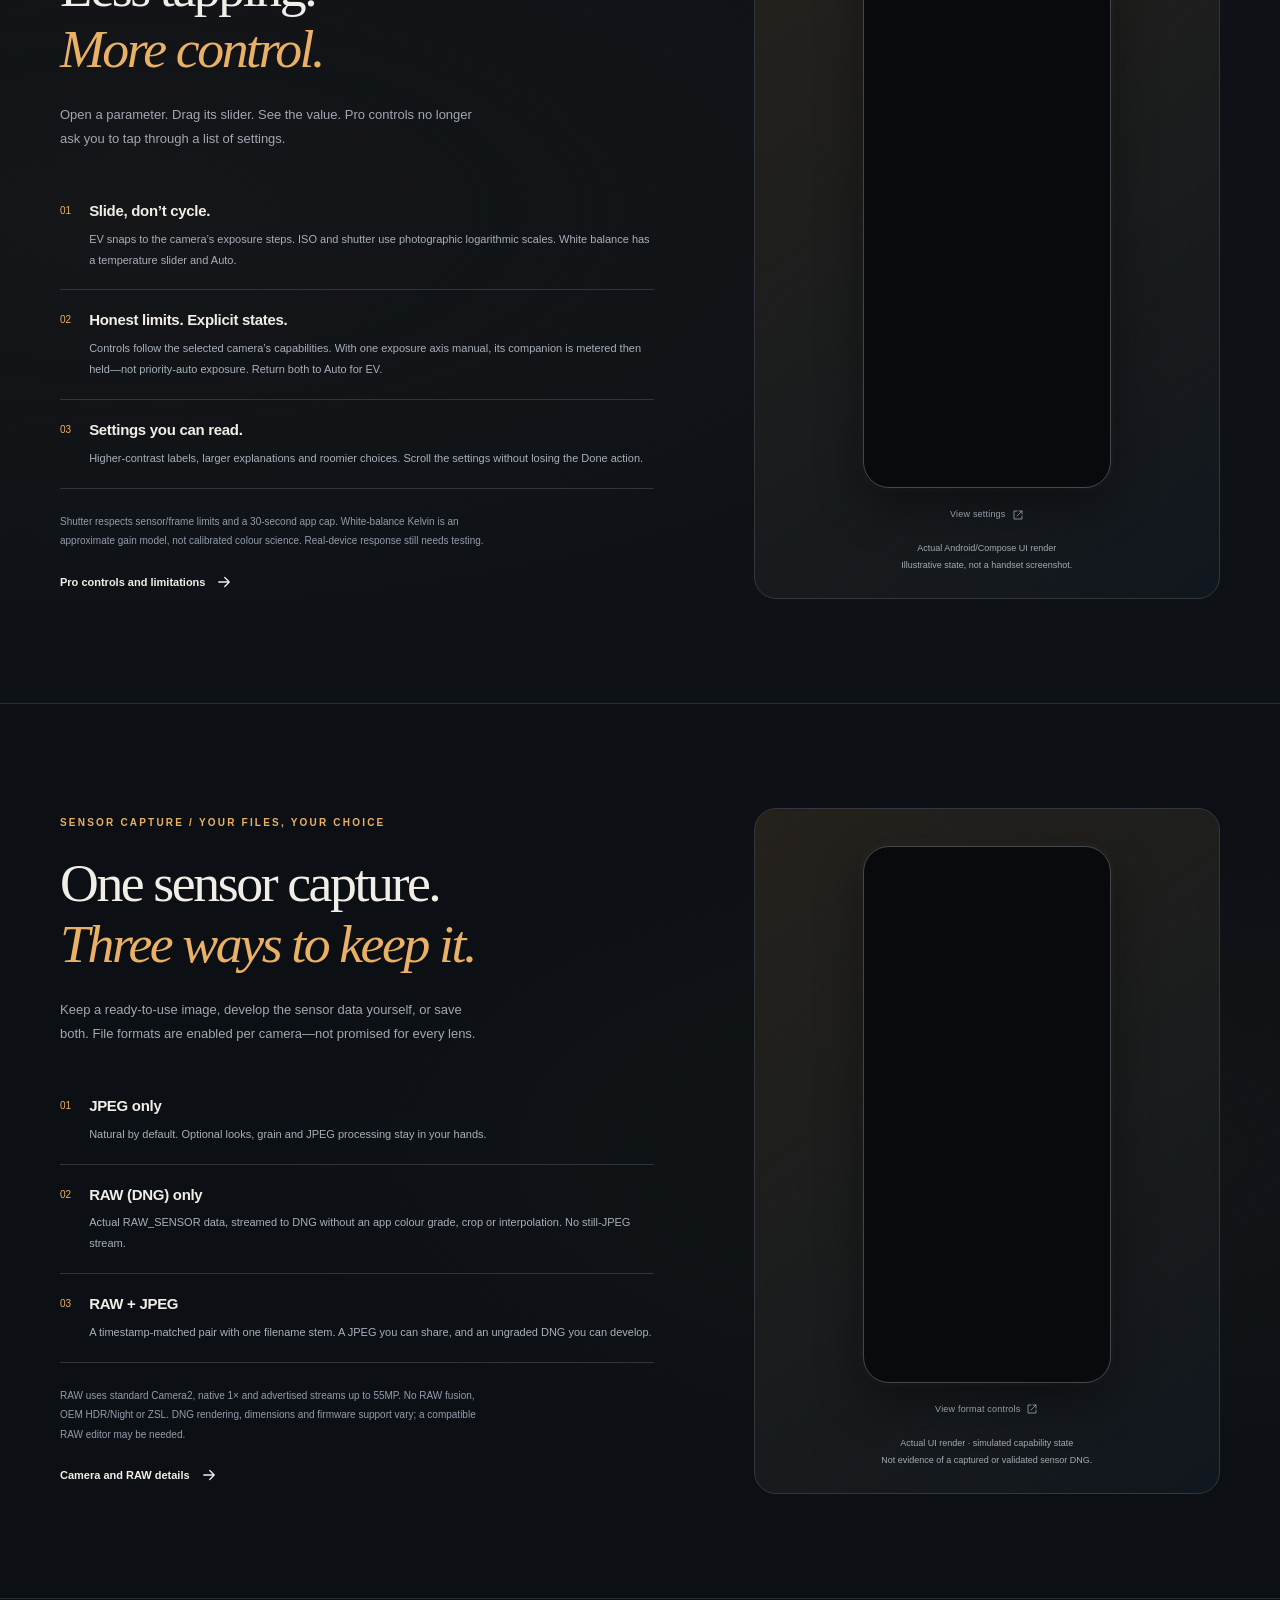
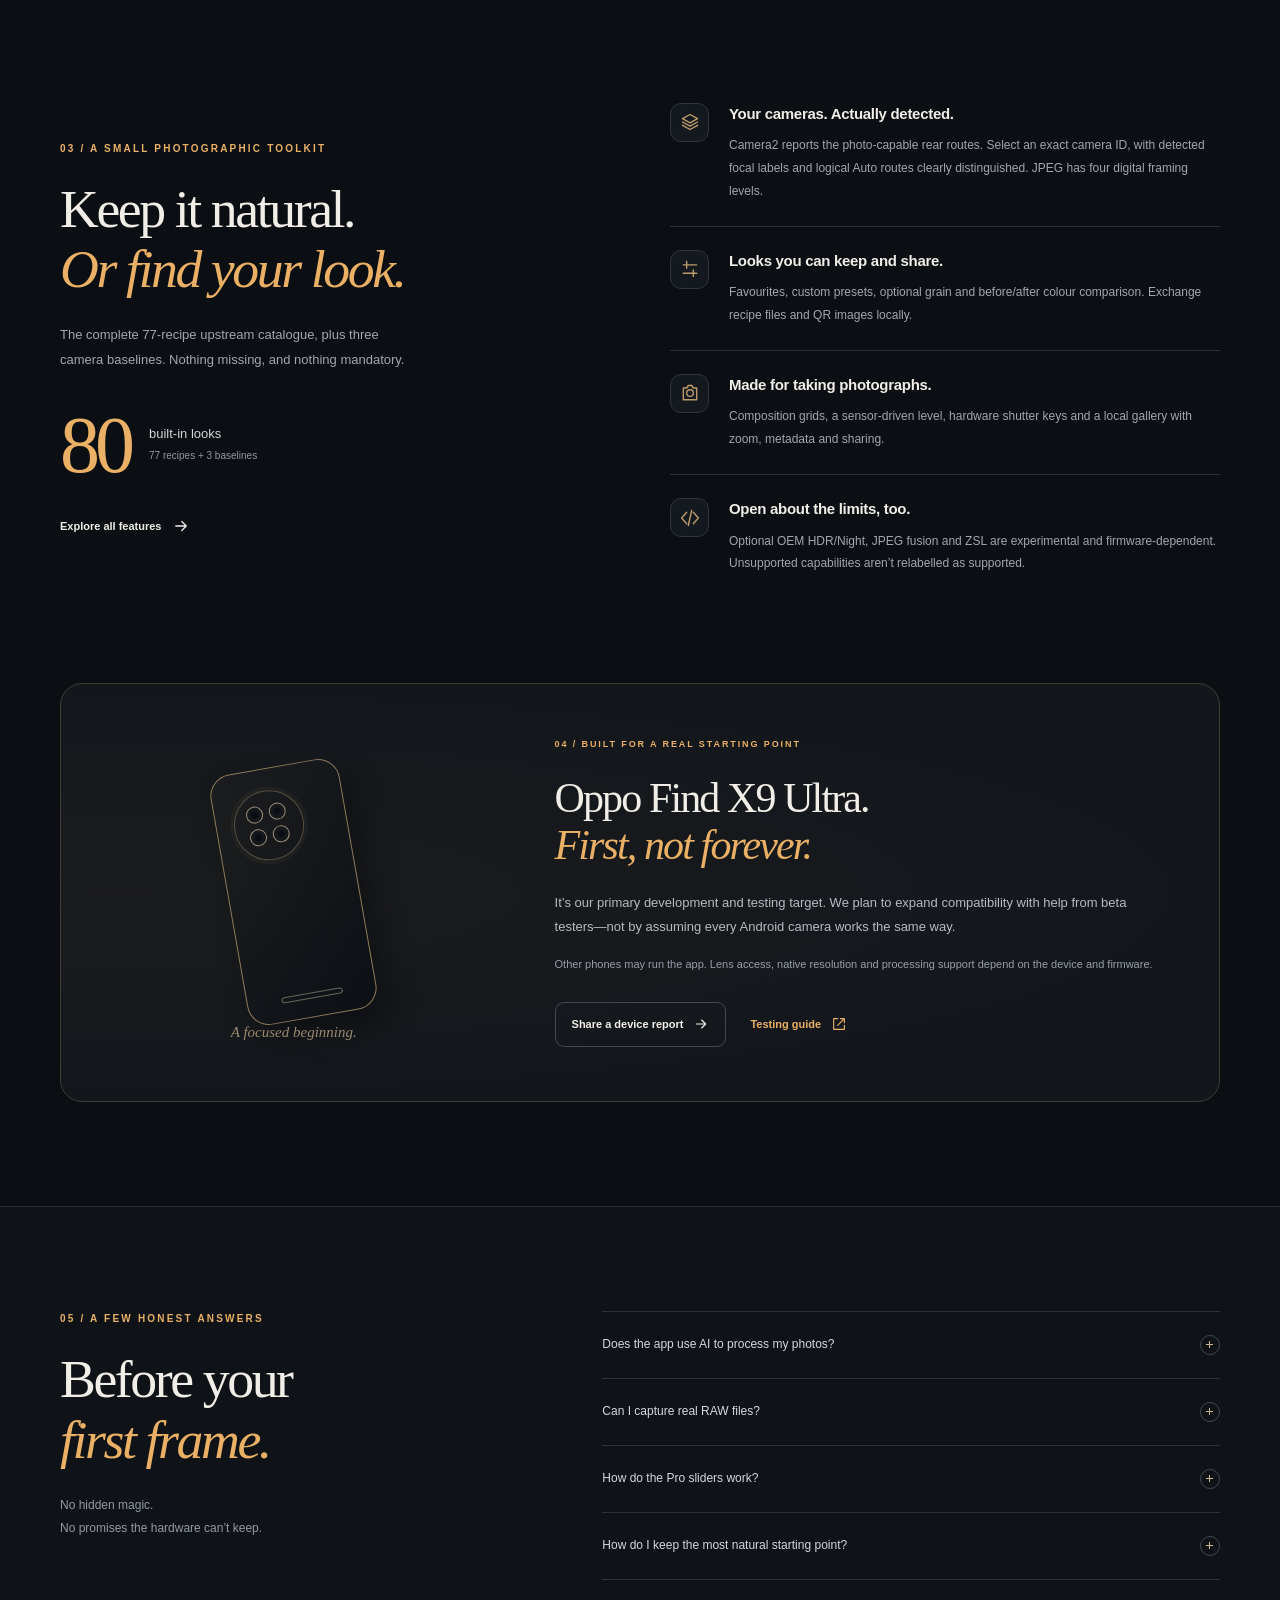
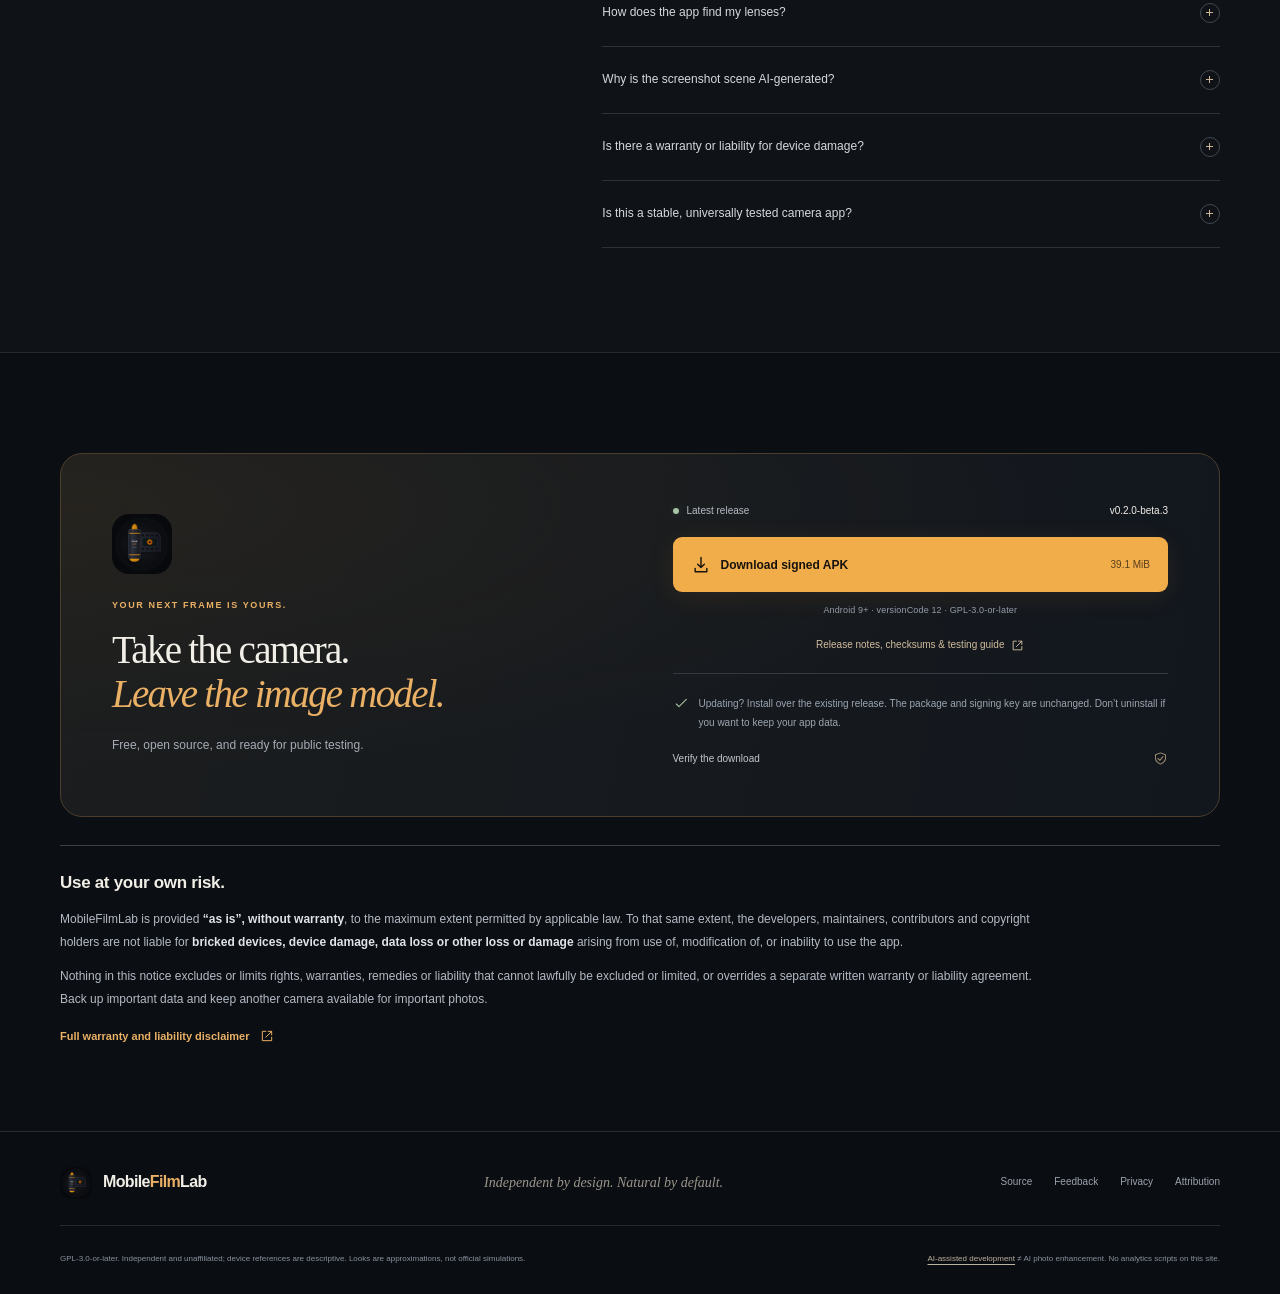
==== commit 12ccfabb: "Add use-at-your-own-risk and liability disclaimer to docs and website" ====
--- a/site/index.html
+++ b/site/index.html
@@ -155,12 +155,19 @@
         <details><summary>How do I keep the most natural starting point?<span class="faq-plus" aria-hidden="true"></span></summary><div class="faq-answer"><p>Use the default Natural baseline, standard Camera2 processing, native output and 1× framing, with grain off and lens gains unchanged. In that unedited path, the exposed JPEG pixel data is preserved and capture/recipe metadata is added.</p><p>Choosing a look, crop, grain or calibration edit changes the result. Those creative choices stay in your hands.</p></div></details>
         <details><summary>How does the app find my lenses?<span class="faq-plus" aria-hidden="true"></span></summary><div class="faq-answer"><p>Camera2 provides public camera IDs, physical links behind logical cameras, focal lengths, sensor dimensions and stream capabilities. The selector now shows all exposed photo-capable rear routes instead of four fixed slots, and selects each by its exact ID.</p><p>Labels use approximate detected equivalent focal lengths, physical millimetres marked with an asterisk when necessary, or an ID if metadata is missing. Logical Auto routes are not additional physical lenses. Firmware-hidden cameras remain inaccessible.</p><p>Oppo Find X9 Ultra remains the primary target. Please send a device report to help expand compatibility.</p></div></details>
         <details><summary>Why is the screenshot scene AI-generated?<span class="faq-plus" aria-hidden="true"></span></summary><div class="faq-answer"><p>The screenshots render the app’s actual Android/Compose UI without a connected handset. The landscape and camera/RAW capability state are illustrative. They demonstrate the controls, not a captured photo, valid sensor DNG or device compatibility.</p><p>The project was also developed substantially with AI assistance. That is separate from the app’s photo-processing design. <a href="https://github.com/TheSwagInDisguise/MobileFilmLab/blob/main/docs/AI_DISCLOSURE.md">Read the development disclosure.</a></p></div></details>
+        <details><summary>Is there a warranty or liability for device damage?<span class="faq-plus" aria-hidden="true"></span></summary><div class="faq-answer"><p>MobileFilmLab is provided “as is”, without warranty, to the maximum extent permitted by applicable law. You use it at your own risk. To that same extent, the developers, maintainers, contributors and copyright holders are not liable for bricked devices, device damage, instability, overheating, battery drain, lost or corrupted photos/data, missed captures or other loss or damage arising from use of, modification of, or inability to use the app.</p><p>Nothing in this notice excludes or limits rights, warranties, remedies or liability that cannot lawfully be excluded or limited, or overrides a separate written warranty or liability agreement. The GPL licence is unchanged.</p><p>Back up important data and keep another camera available for important photos. <a href="https://github.com/TheSwagInDisguise/MobileFilmLab/blob/main/docs/DISCLAIMER.md">Read the full warranty and liability disclaimer.</a></p></div></details>
         <details><summary>Is this a stable, universally tested camera app?<span class="faq-plus" aria-hidden="true"></span></summary><div class="faq-answer"><p>No. The current version is v0.2.0-beta.3, published as the latest regular GitHub Release by owner request. That classification does not turn it into a newly built stable version or certify every device and feature.</p><p>Keep another camera available for important photos and read the <a href="https://github.com/TheSwagInDisguise/MobileFilmLab/blob/main/KNOWN_LIMITATIONS.md">known limitations</a>.</p></div></details>
       </div></div>
     </section>
 
     <section id="download" class="section download-section" aria-labelledby="download-title">
       <div class="container"><div class="download-card"><div class="download-heading"><img src="assets/icon.png" width="72" height="72" alt="MobileFilmLab film-canister icon" loading="lazy"><p class="eyebrow">Your next frame is yours.</p><h2 id="download-title">Take the camera.<br><em>Leave the image model.</em></h2><p>Free, open source, and ready for public testing.</p></div><div class="download-panel"><div class="download-version"><span class="status-dot"></span> Latest release <strong>v0.2.0-beta.3</strong></div><a class="button button-primary button-full download-link" href="https://github.com/TheSwagInDisguise/MobileFilmLab/releases/download/v0.2.0-beta.3/MobileFilmLab-v0.2.0-beta.3-signed.apk"><svg class="icon"><use href="#i-download"/></svg> Download signed APK <span>39.1 MiB</span></a><p class="download-requirements">Android 9+ · versionCode 12 · GPL-3.0-or-later</p><a class="release-details-link" href="https://github.com/TheSwagInDisguise/MobileFilmLab/releases/tag/v0.2.0-beta.3">Release notes, checksums &amp; testing guide <svg class="icon"><use href="#i-external"/></svg></a><div class="install-note"><svg class="icon"><use href="#i-check"/></svg><p>Updating? Install over the existing release. The package and signing key are unchanged. Don’t uninstall if you want to keep your app data.</p></div><details class="checksum-details"><summary>Verify the download <svg class="icon"><use href="#i-shield"/></svg></summary><div><span class="checksum-label">APK SHA-256</span><code id="apk-checksum">5f1dfb769e66b73218d4102c77ff5038c045f5542356ea89394ceade3af0893d</code><button class="copy-button" type="button" data-copy="apk-checksum"><svg class="icon"><use href="#i-copy"/></svg> Copy checksum</button><span id="copy-status" class="copy-status" role="status" aria-live="polite"></span></div></details></div></div></div>
+      <aside id="disclaimer" class="container disclaimer-notice" aria-labelledby="disclaimer-title">
+        <h3 id="disclaimer-title">Use at your own risk.</h3>
+        <p>MobileFilmLab is provided <strong>“as is”, without warranty</strong>, to the maximum extent permitted by applicable law. To that same extent, the developers, maintainers, contributors and copyright holders are not liable for <strong>bricked devices, device damage, data loss or other loss or damage</strong> arising from use of, modification of, or inability to use the app.</p>
+        <p>Nothing in this notice excludes or limits rights, warranties, remedies or liability that cannot lawfully be excluded or limited, or overrides a separate written warranty or liability agreement. Back up important data and keep another camera available for important photos.</p>
+        <a class="small-link" href="https://github.com/TheSwagInDisguise/MobileFilmLab/blob/main/docs/DISCLAIMER.md">Full warranty and liability disclaimer <svg class="icon"><use href="#i-external"/></svg></a>
+      </aside>
     </section>
   </main>
 
--- a/site/styles.css
+++ b/site/styles.css
@@ -19,3 +19,7 @@
 
 /* Beta.3: readable native settings and direct Pro editors. */
 .pro-controls-section{border-bottom:1px solid #282e36;background:radial-gradient(ellipse at 10% 45%,#77532c10,transparent 60%),#0e1217}
+
+/* A visible download-area notice, not an extra licence restriction or consent gate. */
+.disclaimer-notice{margin-top:28px;padding-top:25px;border-top:1px solid #3b4048}.disclaimer-notice h3{font-size:17px;color:var(--text)}.disclaimer-notice p{max-width:1000px;margin-top:12px;font-size:12px;line-height:1.9;color:#b4bbc5}.disclaimer-notice strong{font-weight:600;color:#e0e3e8}.disclaimer-notice .small-link{margin-top:16px}
+@media(max-width:640px){.disclaimer-notice{margin-top:24px;padding-top:21px}.disclaimer-notice h3{font-size:16px}.disclaimer-notice p{font-size:12px;line-height:1.9}.disclaimer-notice .small-link{font-size:11px}}
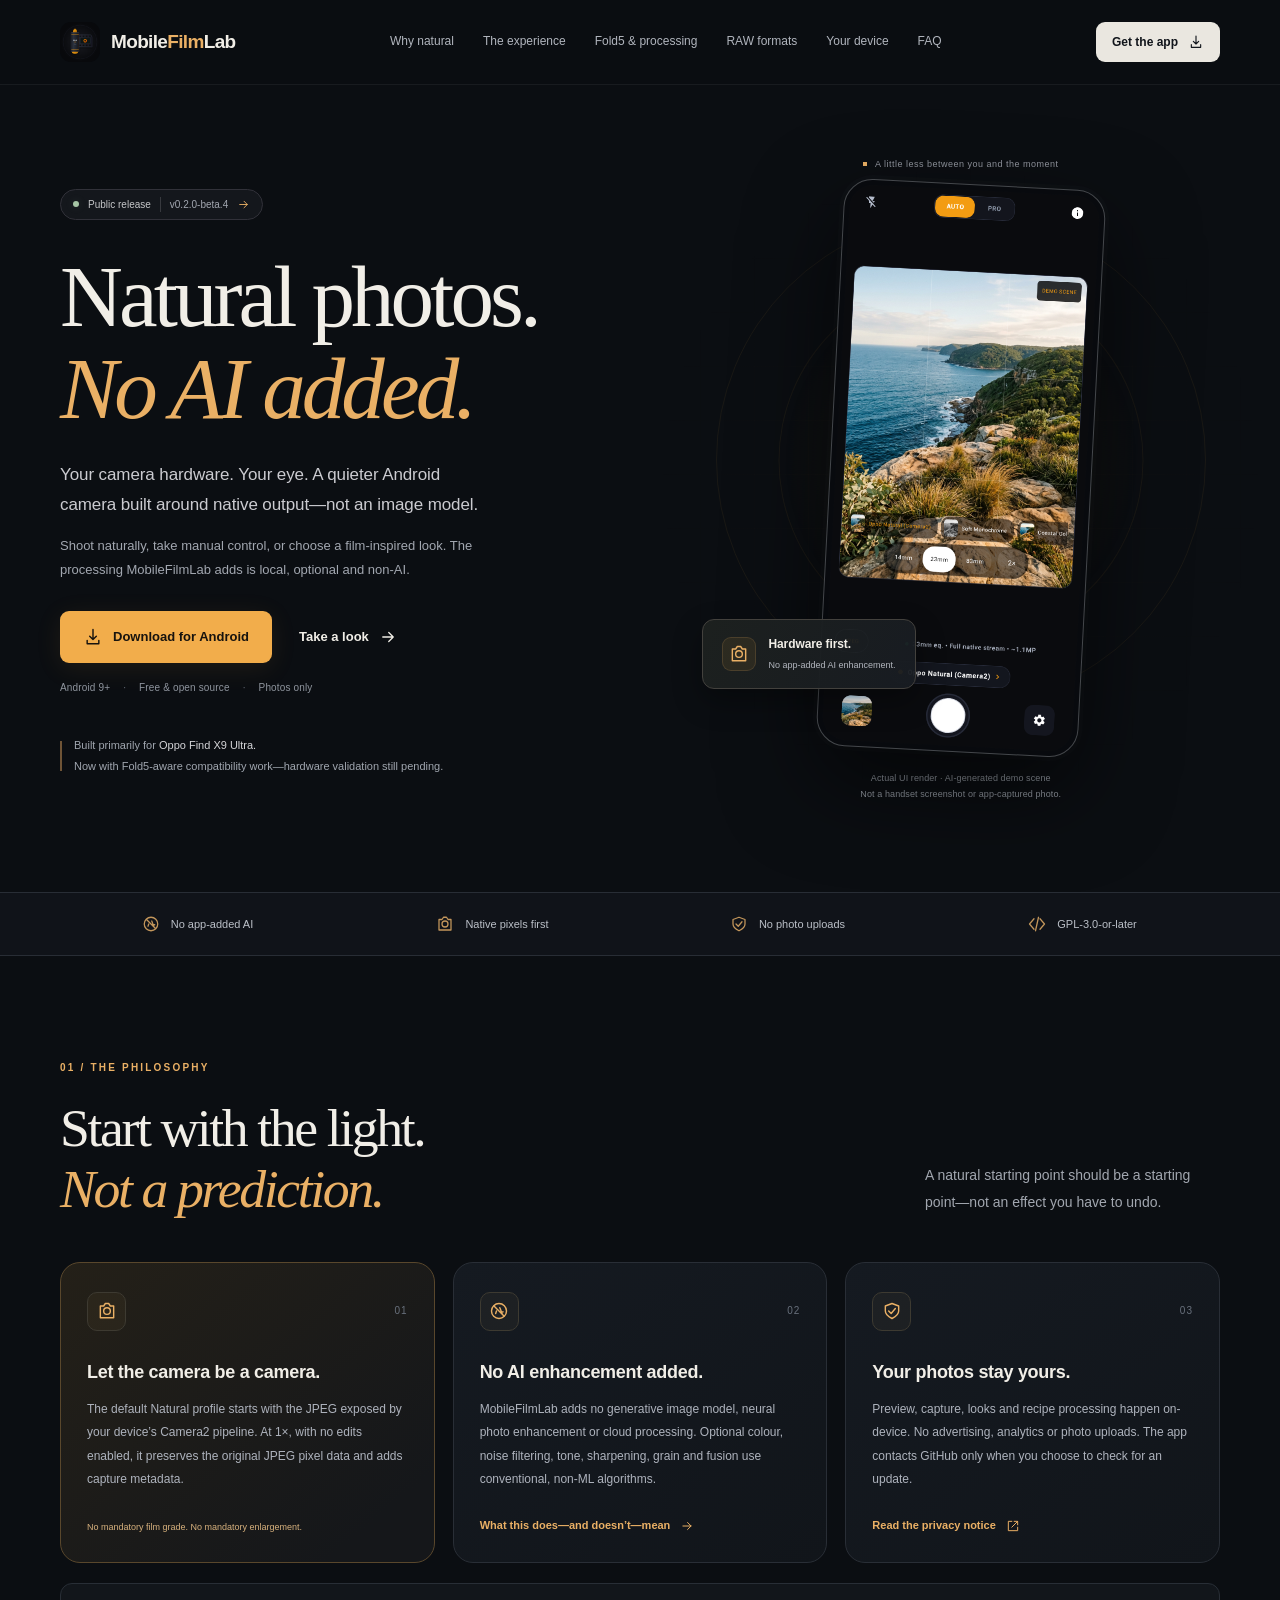
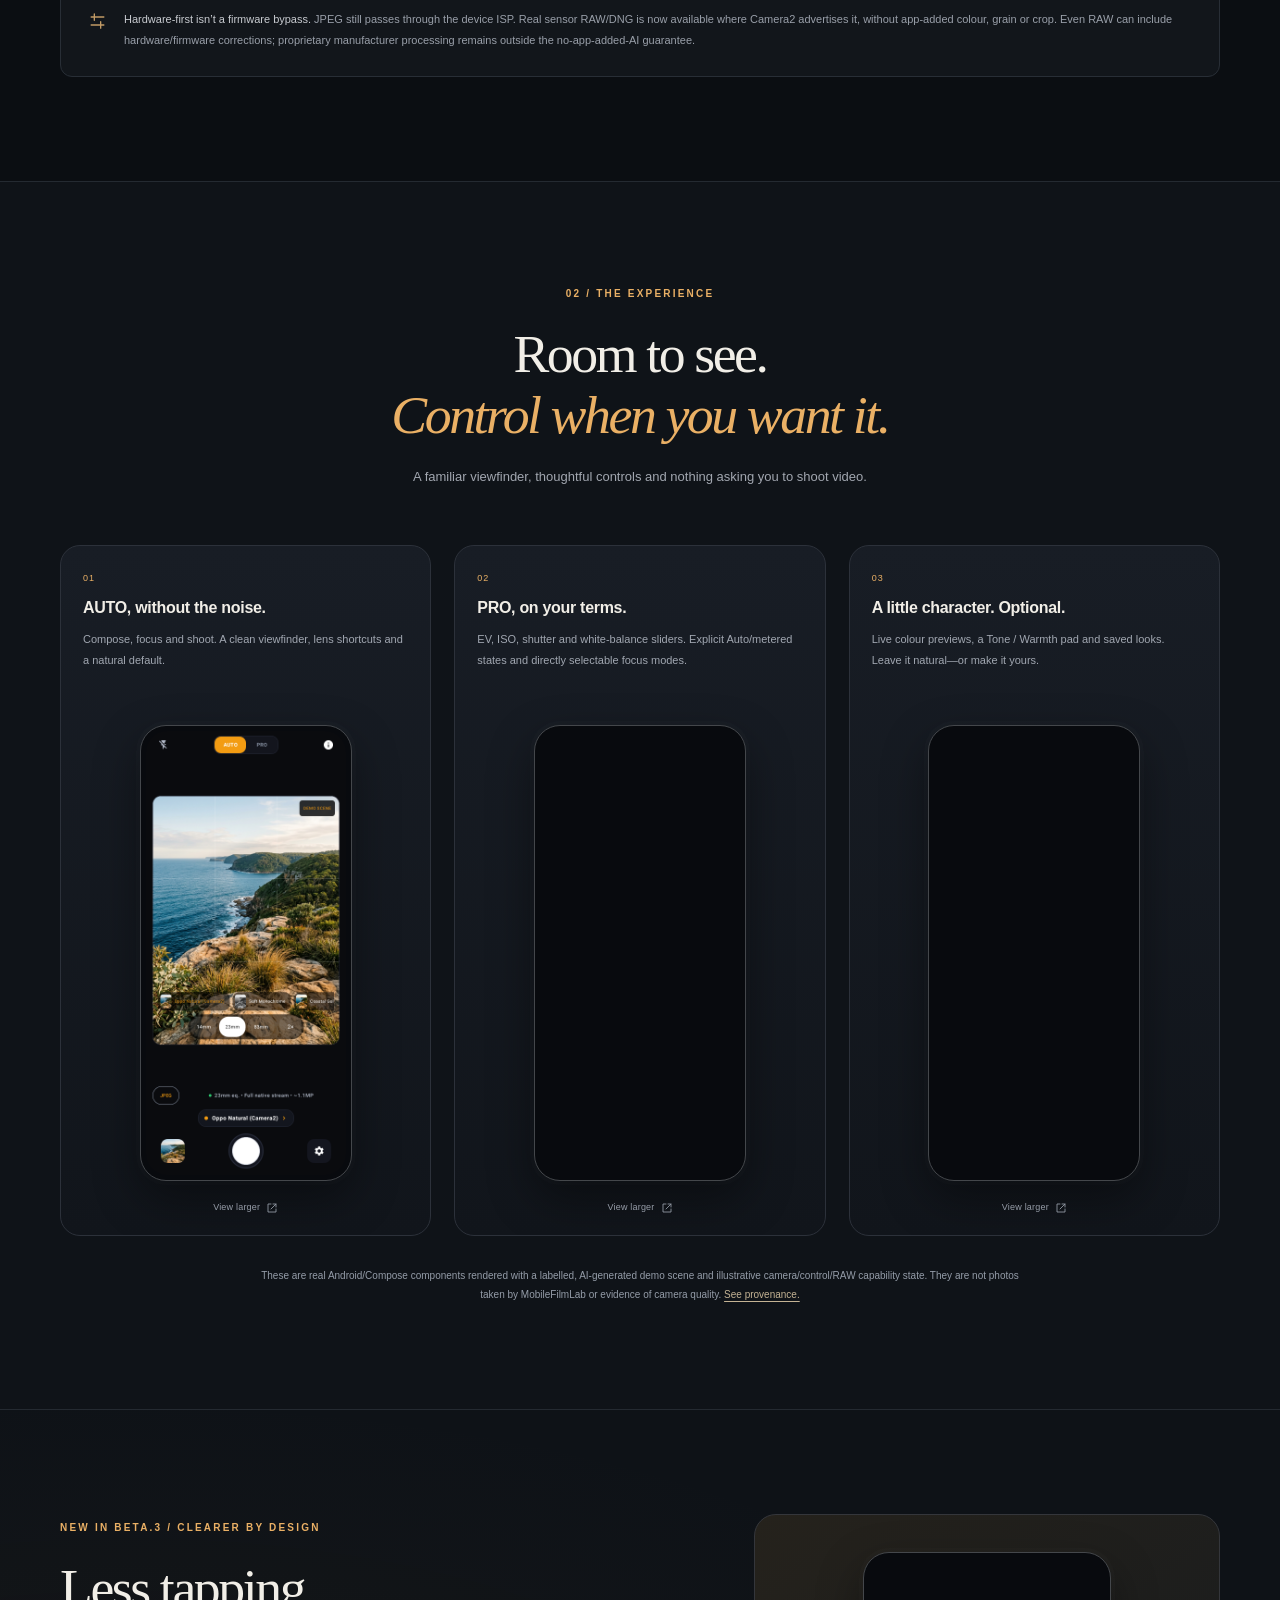
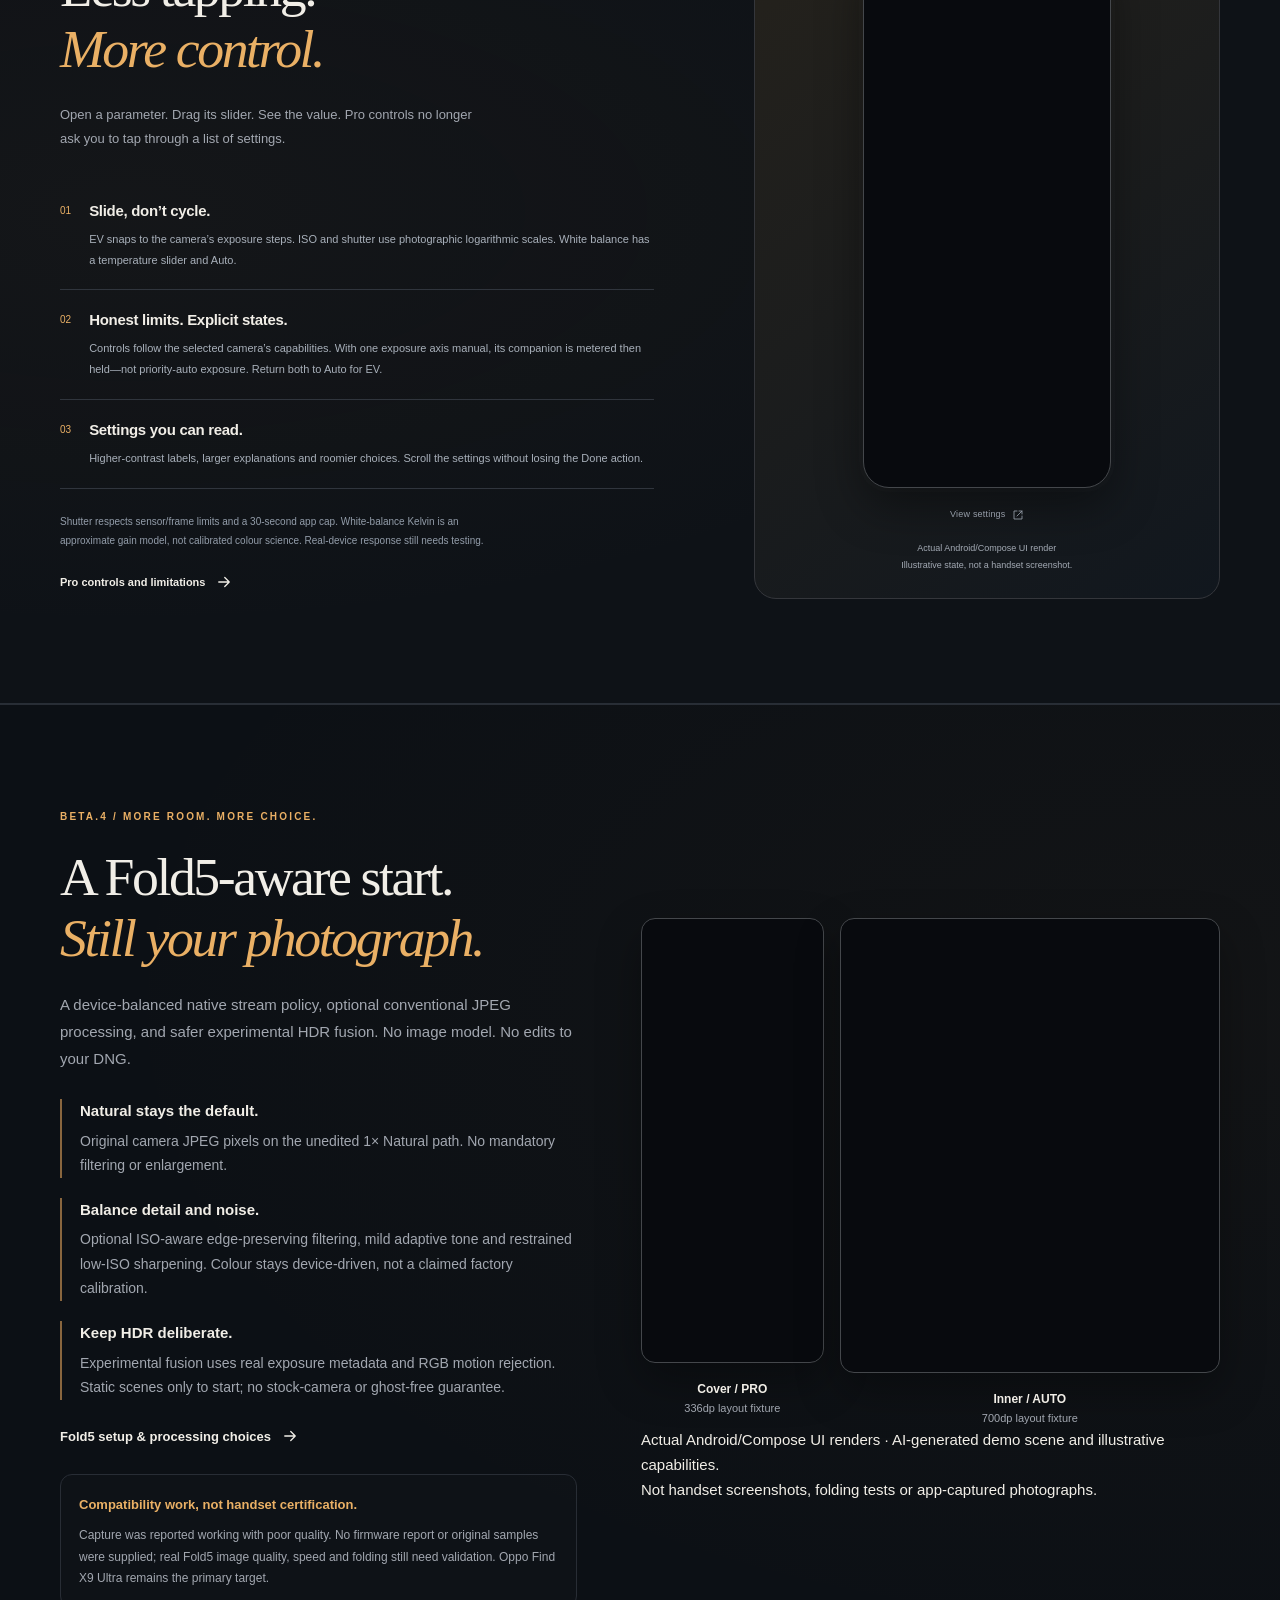
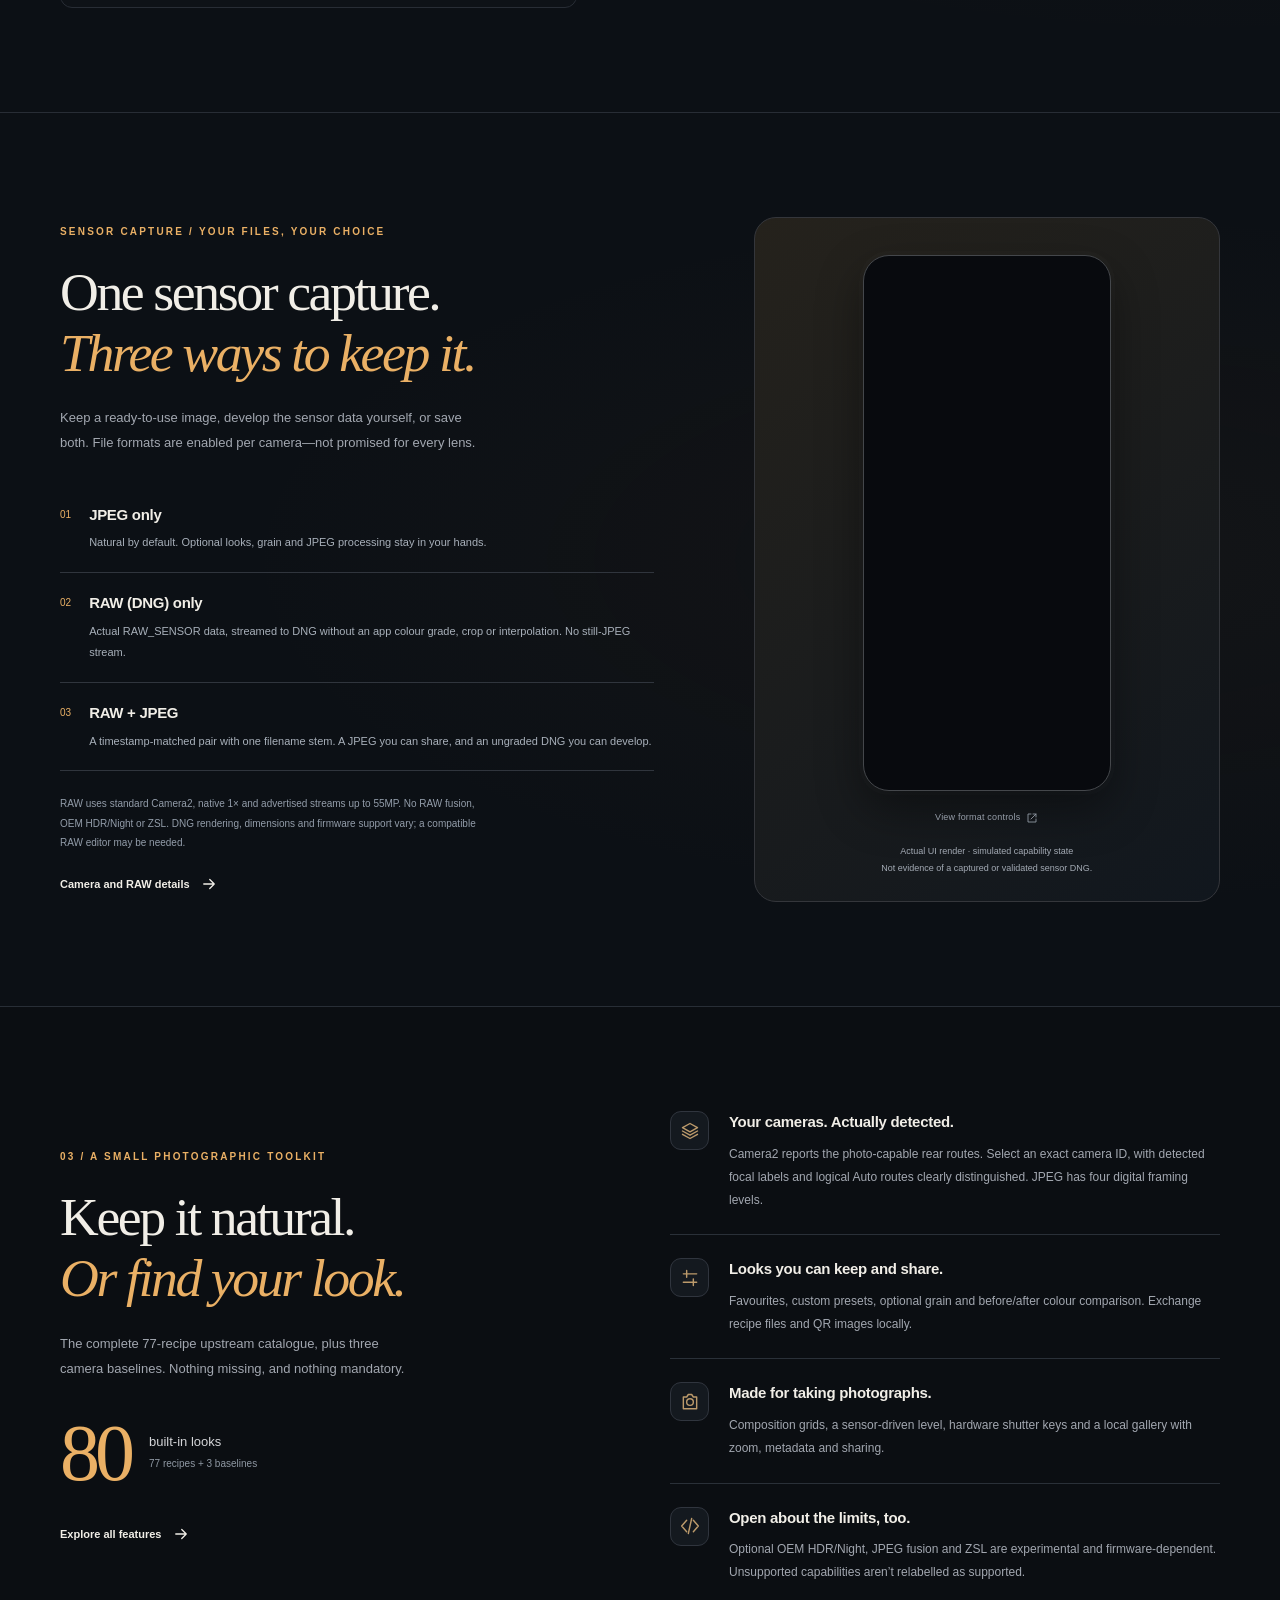
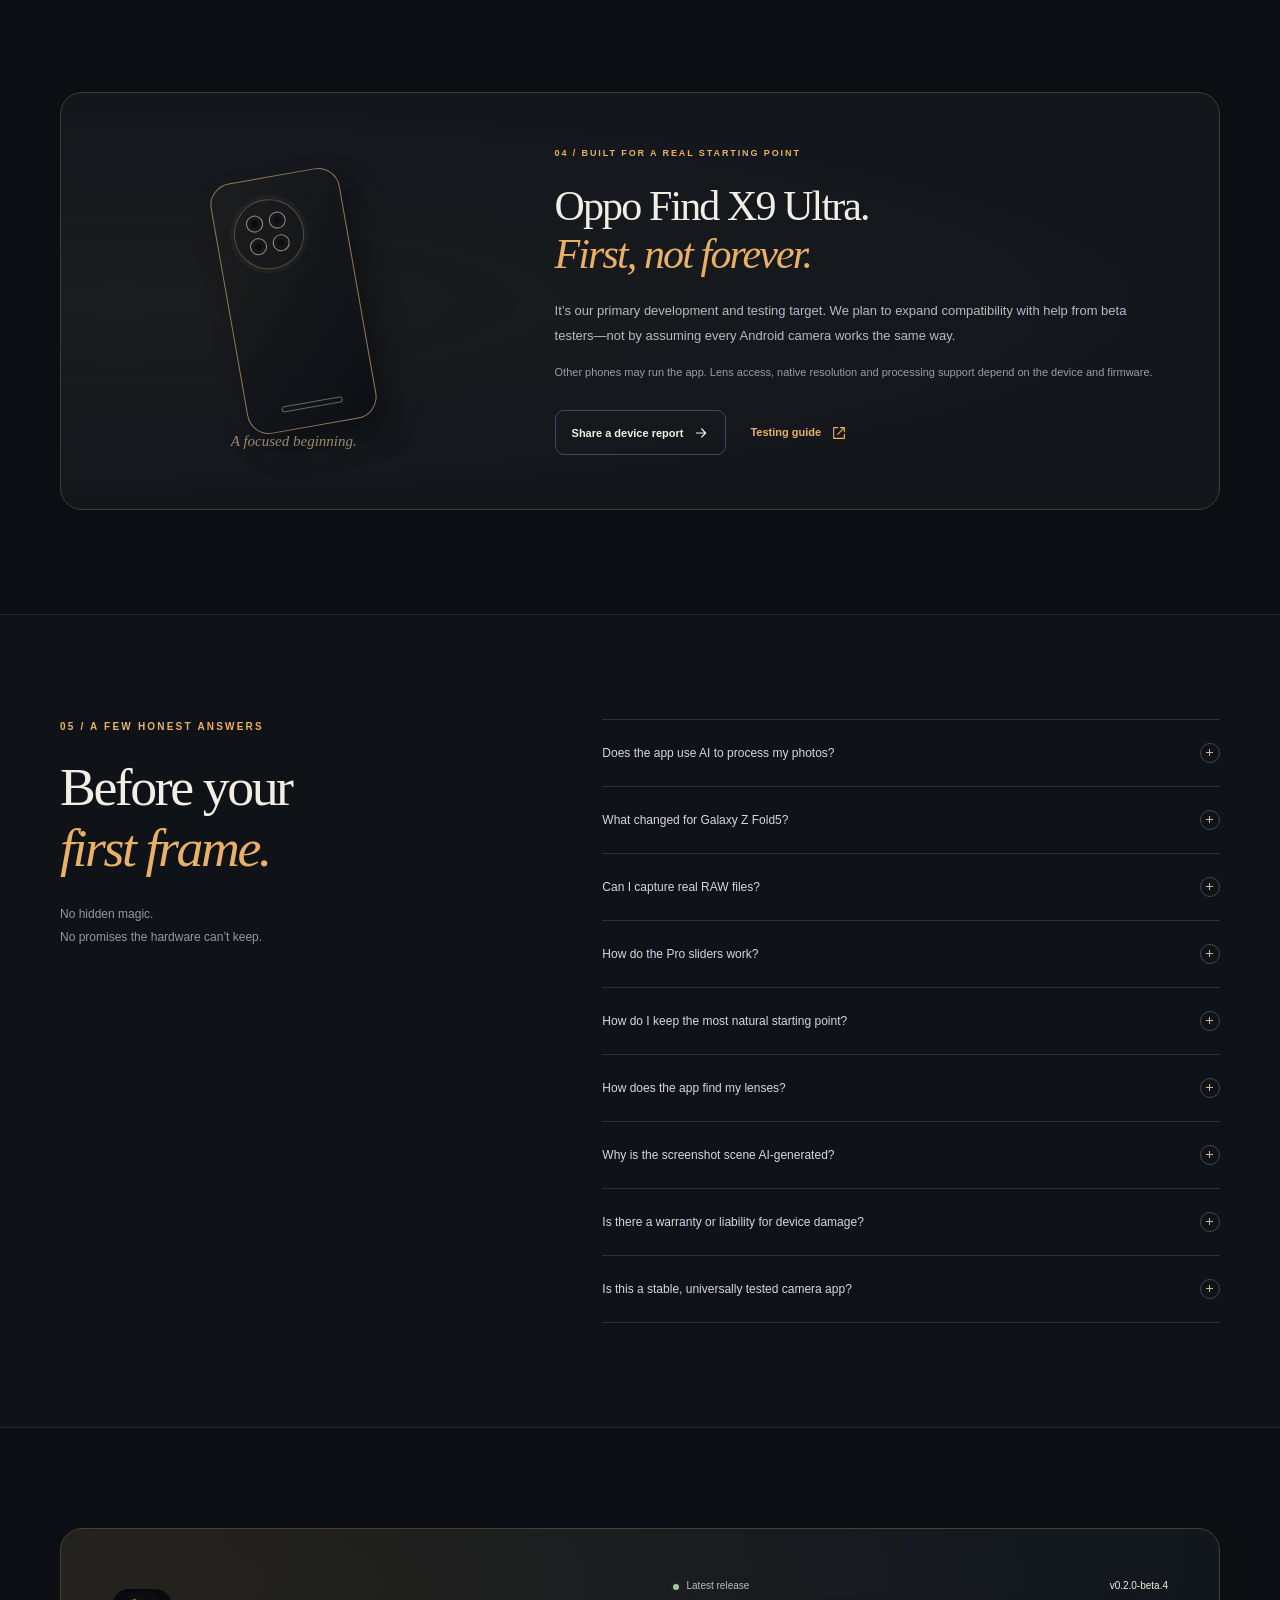
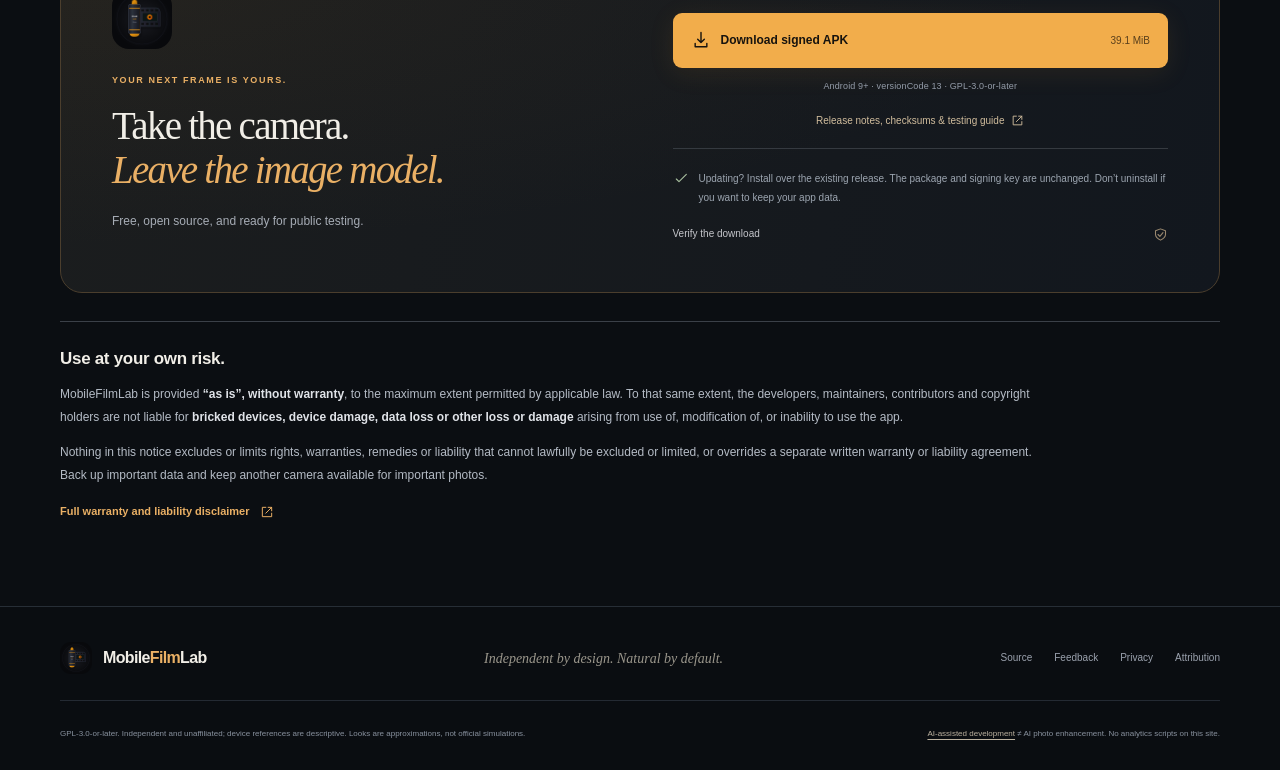
==== commit 11072709: "Show Fold5 processing choices and verified beta.4 download on website" ====
--- a/site/index.html
+++ b/site/index.html
@@ -15,7 +15,7 @@
   <meta property="og:url" content="https://theswagindisguise.github.io/MobileFilmLab/">
   <meta property="og:image" content="https://theswagindisguise.github.io/MobileFilmLab/assets/social-card.png">
   <meta name="twitter:card" content="summary_large_image">
-  <link rel="stylesheet" href="styles.css">
+  <link rel="stylesheet" href="styles.css?v=beta4">
   <script src="app.js" defer></script>
 </head>
 <body>
@@ -45,6 +45,7 @@
       <nav class="desktop-nav" aria-label="Main navigation">
         <a href="#philosophy">Why natural</a>
         <a href="#experience">The experience</a>
+        <a href="#fold5">Fold5 &amp; processing</a>
         <a href="#raw-formats">RAW formats</a>
         <a href="#compatibility">Your device</a>
         <a href="#questions">FAQ</a>
@@ -54,6 +55,7 @@
         <details class="mobile-menu">
           <summary aria-label="Open navigation"><svg class="icon"><use href="#i-menu"/></svg></summary>
           <nav aria-label="Mobile navigation"><a href="#philosophy">Why natural</a><a href="#experience">The experience</a>
+        <a href="#fold5">Fold5 &amp; processing</a>
         <a href="#raw-formats">RAW formats</a><a href="#compatibility">Your device</a><a href="#questions">FAQ</a></nav>
         </details>
       </div>
@@ -64,16 +66,16 @@
     <section class="hero section" aria-labelledby="hero-title">
       <div class="container hero-grid">
         <div class="hero-copy">
-          <a class="release-pill" href="https://github.com/TheSwagInDisguise/MobileFilmLab/releases/tag/v0.2.0-beta.3"><span class="status-dot"></span> Public release <span class="pill-version">v0.2.0-beta.3</span><svg class="icon"><use href="#i-arrow"/></svg></a>
+          <a class="release-pill" href="https://github.com/TheSwagInDisguise/MobileFilmLab/releases/tag/v0.2.0-beta.4"><span class="status-dot"></span> Public release <span class="pill-version">v0.2.0-beta.4</span><svg class="icon"><use href="#i-arrow"/></svg></a>
           <h1 id="hero-title">Natural photos.<br><em>No AI added.</em></h1>
           <p class="hero-description">Your camera hardware. Your eye. A quieter Android camera built around native output—not an image model.</p>
           <p class="hero-detail">Shoot naturally, take manual control, or choose a film-inspired look. The processing MobileFilmLab adds is local, optional and non-AI.</p>
           <div class="hero-buttons">
-            <a class="button button-primary download-link" href="https://github.com/TheSwagInDisguise/MobileFilmLab/releases/download/v0.2.0-beta.3/MobileFilmLab-v0.2.0-beta.3-signed.apk"><svg class="icon"><use href="#i-download"/></svg> Download for Android</a>
+            <a class="button button-primary download-link" href="https://github.com/TheSwagInDisguise/MobileFilmLab/releases/download/v0.2.0-beta.4/MobileFilmLab-v0.2.0-beta.4-signed.apk"><svg class="icon"><use href="#i-download"/></svg> Download for Android</a>
             <a class="text-link" href="#experience">Take a look <svg class="icon"><use href="#i-arrow"/></svg></a>
           </div>
           <div class="hero-meta"><span>Android 9+</span><span>Free &amp; open source</span><span>Photos only</span></div>
-          <div class="target-note"><span class="small-rule"></span><p>Built primarily for <strong>Oppo Find X9 Ultra.</strong><br>More-device compatibility, with help from testers.</p></div>
+          <div class="target-note"><span class="small-rule"></span><p>Built primarily for <strong>Oppo Find X9 Ultra.</strong><br>Now with Fold5-aware compatibility work—hardware validation still pending.</p></div>
         </div>
         <div class="hero-visual">
           <div class="visual-orbit orbit-one" aria-hidden="true"></div><div class="visual-orbit orbit-two" aria-hidden="true"></div>
@@ -94,7 +96,7 @@
         <div class="section-heading split-heading"><div><p class="eyebrow">01 / The philosophy</p><h2 id="philosophy-title">Start with the light.<br><em>Not a prediction.</em></h2></div><p class="heading-description">A natural starting point should be a starting point—not an effect you have to undo.</p></div>
         <div class="philosophy-grid">
           <article class="feature-card featured-card"><div class="card-top"><span class="card-icon"><svg class="icon"><use href="#i-camera"/></svg></span><span class="card-number">01</span></div><h3>Let the camera be a camera.</h3><p>The default Natural profile starts with the JPEG exposed by your device’s Camera2 pipeline. At 1×, with no edits enabled, it preserves the original JPEG pixel data and adds capture metadata.</p><span class="card-tag">No mandatory film grade. No mandatory enlargement.</span></article>
-          <article class="feature-card"><div class="card-top"><span class="card-icon"><svg class="icon"><use href="#i-noai"/></svg></span><span class="card-number">02</span></div><h3>No AI enhancement added.</h3><p>MobileFilmLab adds no generative image model, neural photo enhancement or cloud processing. Optional colour, sharpening, grain and fusion use conventional, non-ML algorithms.</p><a class="small-link" href="#processing-note">What this does—and doesn’t—mean <svg class="icon"><use href="#i-arrow"/></svg></a></article>
+          <article class="feature-card"><div class="card-top"><span class="card-icon"><svg class="icon"><use href="#i-noai"/></svg></span><span class="card-number">02</span></div><h3>No AI enhancement added.</h3><p>MobileFilmLab adds no generative image model, neural photo enhancement or cloud processing. Optional colour, noise filtering, tone, sharpening, grain and fusion use conventional, non-ML algorithms.</p><a class="small-link" href="#processing-note">What this does—and doesn’t—mean <svg class="icon"><use href="#i-arrow"/></svg></a></article>
           <article class="feature-card"><div class="card-top"><span class="card-icon"><svg class="icon"><use href="#i-shield"/></svg></span><span class="card-number">03</span></div><h3>Your photos stay yours.</h3><p>Preview, capture, looks and recipe processing happen on-device. No advertising, analytics or photo uploads. The app contacts GitHub only when you choose to check for an update.</p><a class="small-link" href="https://github.com/TheSwagInDisguise/MobileFilmLab/blob/main/docs/PRIVACY.md">Read the privacy notice <svg class="icon"><use href="#i-external"/></svg></a></article>
         </div>
         <div id="processing-note" class="processing-note"><svg class="icon"><use href="#i-sliders"/></svg><p><strong>Hardware-first isn’t a firmware bypass.</strong> JPEG still passes through the device ISP. Real sensor RAW/DNG is now available where Camera2 advertises it, without app-added colour, grain or crop. Even RAW can include hardware/firmware corrections; proprietary manufacturer processing remains outside the no-app-added-AI guarantee.</p></div>
@@ -118,7 +120,31 @@
         <div class="raw-formats-copy"><p class="eyebrow">New in beta.3 / Clearer by design</p><h2 id="pro-controls-title">Less tapping.<br><em>More control.</em></h2><p>Open a parameter. Drag its slider. See the value. Pro controls no longer ask you to tap through a list of settings.</p>
           <div class="format-options"><article><span>01</span><div><h3>Slide, don’t cycle.</h3><p>EV snaps to the camera’s exposure steps. ISO and shutter use photographic logarithmic scales. White balance has a temperature slider and Auto.</p></div></article><article><span>02</span><div><h3>Honest limits. Explicit states.</h3><p>Controls follow the selected camera’s capabilities. With one exposure axis manual, its companion is metered then held—not priority-auto exposure. Return both to Auto for EV.</p></div></article><article><span>03</span><div><h3>Settings you can read.</h3><p>Higher-contrast labels, larger explanations and roomier choices. Scroll the settings without losing the Done action.</p></div></article></div>
           <p class="raw-limits">Shutter respects sensor/frame limits and a 30-second app cap. White-balance Kelvin is an approximate gain model, not calibrated colour science. Real-device response still needs testing.</p><a class="text-link" href="https://github.com/TheSwagInDisguise/MobileFilmLab/blob/main/docs/PRO_CONTROLS.md">Pro controls and limitations <svg class="icon"><use href="#i-arrow"/></svg></a>
-        </div><div class="raw-formats-visual"><button class="screen-button" type="button" data-screen="assets/app-settings.webp" data-title="Readable Settings — actual native UI render with illustrative camera state" aria-label="Enlarge the readable settings panel"><span class="phone"><img src="assets/app-settings.webp" width="864" height="1920" alt="Actual high-contrast Settings panel with light labels and a persistent gold Done button" loading="lazy" decoding="async"></span><span class="enlarge-label">View settings <svg class="icon"><use href="#i-external"/></svg></span></button><p>Actual Android/Compose UI render<br>Illustrative state, not a handset screenshot.</p></div>
+        </div><div class="raw-formats-visual"><button class="screen-button" type="button" data-screen="assets/app-settings.webp?v=beta4" data-title="Readable Settings — actual native UI render with illustrative camera state" aria-label="Enlarge the readable settings panel"><span class="phone"><img src="assets/app-settings.webp?v=beta4" width="864" height="1920" alt="Actual high-contrast Settings panel with light labels and a persistent gold Done button" loading="lazy" decoding="async"></span><span class="enlarge-label">View settings <svg class="icon"><use href="#i-external"/></svg></span></button><p>Actual Android/Compose UI render<br>Illustrative state, not a handset screenshot.</p></div>
+      </div>
+    </section>
+
+    <section id="fold5" class="section fold5-section" aria-labelledby="fold5-title">
+      <div class="container fold5-grid">
+        <div class="fold5-copy">
+          <p class="eyebrow">Beta.4 / More room. More choice.</p>
+          <h2 id="fold5-title">A Fold5-aware start.<br><em>Still your photograph.</em></h2>
+          <p>A device-balanced native stream policy, optional conventional JPEG processing, and safer experimental HDR fusion. No image model. No edits to your DNG.</p>
+          <ul class="fold5-choices">
+            <li><strong>Natural stays the default.</strong><span>Original camera JPEG pixels on the unedited 1× Natural path. No mandatory filtering or enlargement.</span></li>
+            <li><strong>Balance detail and noise.</strong><span>Optional ISO-aware edge-preserving filtering, mild adaptive tone and restrained low-ISO sharpening. Colour stays device-driven, not a claimed factory calibration.</span></li>
+            <li><strong>Keep HDR deliberate.</strong><span>Experimental fusion uses real exposure metadata and RGB motion rejection. Static scenes only to start; no stock-camera or ghost-free guarantee.</span></li>
+          </ul>
+          <a class="text-link" href="https://github.com/TheSwagInDisguise/MobileFilmLab/blob/main/docs/GALAXY_Z_FOLD5.md">Fold5 setup &amp; processing choices <svg class="icon"><use href="#i-arrow"/></svg></a>
+          <div class="fold5-boundary"><strong>Compatibility work, not handset certification.</strong><p>Capture was reported working with poor quality. No firmware report or original samples were supplied; real Fold5 image quality, speed and folding still need validation. Oppo Find X9 Ultra remains the primary target.</p></div>
+        </div>
+        <div class="fold5-visual">
+          <div class="fold5-gallery">
+            <figure><button class="screen-button fold5-window" type="button" data-screen="assets/app-fold5-cover.webp" data-title="Fold5 cover layout — illustrative native UI render" aria-label="Enlarge the illustrative Fold5 cover layout"><img src="assets/app-fold5-cover.webp" width="672" height="1680" loading="lazy" decoding="async" alt="Actual narrow 336dp PRO layout rendered with a labelled demo scene, not Fold5 camera evidence"></button><figcaption>Cover / PRO<span>336dp layout fixture</span></figcaption></figure>
+            <figure><button class="screen-button fold5-window" type="button" data-screen="assets/app-fold5-inner.webp" data-title="Fold5 inner layout — illustrative native UI render" aria-label="Enlarge the illustrative Fold5 inner layout"><img src="assets/app-fold5-inner.webp" width="1400" height="1680" loading="lazy" decoding="async" alt="Actual wide 700dp AUTO layout with centred portrait controls and a labelled demo scene"></button><figcaption>Inner / AUTO<span>700dp layout fixture</span></figcaption></figure>
+          </div>
+          <p class="gallery-disclosure">Actual Android/Compose UI renders · AI-generated demo scene and illustrative capabilities.<br>Not handset screenshots, folding tests or app-captured photographs.</p>
+        </div>
       </div>
     </section>
 
@@ -149,19 +175,20 @@
 
     <section id="questions" class="section questions-section" aria-labelledby="questions-title">
       <div class="container questions-grid"><div class="questions-heading"><p class="eyebrow">05 / A few honest answers</p><h2 id="questions-title">Before your<br><em>first frame.</em></h2><p>No hidden magic.<br>No promises the hardware can’t keep.</p></div><div class="faq-list">
-        <details><summary>Does the app use AI to process my photos?<span class="faq-plus" aria-hidden="true"></span></summary><div class="faq-answer"><p>MobileFilmLab adds no generative image model, ML enhancement or cloud photo processing. Its optional editing and fusion are conventional algorithms.</p><p>Your device’s camera/ISP still processes images, and optional manufacturer extensions may use proprietary techniques. We can’t promise that every firmware path is AI-free.</p></div></details>
+        <details><summary>Does the app use AI to process my photos?<span class="faq-plus" aria-hidden="true"></span></summary><div class="faq-answer"><p>MobileFilmLab adds no generative image model, ML enhancement or cloud photo processing. Its optional colour, balanced JPEG filtering and fusion are conventional algorithms.</p><p>Your device’s camera/ISP still processes images, and optional manufacturer extensions may use proprietary techniques. We can’t promise that every firmware path is AI-free.</p></div></details>
+        <details><summary>What changed for Galaxy Z Fold5?<span class="faq-plus" aria-hidden="true"></span></summary><div class="faq-answer"><p>Beta.4 recognises Samsung SM-F946* models and favours real normal-mode native JPEG streams around a 12.6MP budget rather than automatically opening expensive high-resolution streams. Maximum native capture remains opt-in within a 55MP safety ceiling. No camera IDs, sizes or hidden-lens access are invented.</p><p>In Settings, choose optional <strong>Balanced detail + noise</strong> for conventional saved-JPEG filtering and keep Device-balanced native capture / Native pixels. Original rendering remains the default; RAW is untouched. Preview shows recipe colour, not final denoise/tone.</p><p>Capture already worked according to the reporter, but quality was poor. No original samples, capability report or firmware version were provided, so this is not measured calibration, stock-camera parity or proof of a real fold transition. <a href="https://github.com/TheSwagInDisguise/MobileFilmLab/blob/main/docs/GALAXY_Z_FOLD5.md">Read the setup and limitations.</a></p></div></details>
         <details><summary>Can I capture real RAW files?<span class="faq-plus" aria-hidden="true"></span></summary><div class="faq-answer"><p>Yes, on camera routes that advertise usable RAW_SENSOR support. Choose RAW (DNG) only, RAW + JPEG, or JPEG only from the format badge or Settings. RAW-only requests no still JPEG; paired mode uses one timestamp-matched request.</p><p>DNG is written from the sensor image through Android DngCreator—not converted from a JPEG. No app recipe, grain, RGB correction, digital crop or interpolation is applied. RAW modes use standard Camera2, native 1× and advertised normal-pixel-mode sizes up to 55MP; OEM modes, fusion and ZSL are JPEG-only.</p><p>Firmware can reject advertised combinations. Real DNG validity and rendering still need handset testing in a RAW-capable editor. Hardware corrections can already be present in exposed RAW.</p></div></details>
         <details><summary>How do the Pro sliders work?<span class="faq-plus" aria-hidden="true"></span></summary><div class="faq-answer"><p>Tap a parameter tab to open its editor without changing the value. EV, ISO, shutter and white balance use sliders; Auto/metered is an explicit switch, and supported autofocus modes are direct choices.</p><p>EV needs both ISO and shutter set to Auto. If just one exposure axis is manual, the other uses a metered-and-held value—not true ISO/shutter-priority auto. Shutter is bounded by sensor/frame limits and 30 seconds; WB Kelvin is approximate. Unsupported controls show a reason.</p><p>Settings also has higher-contrast text, larger labels and a scrolling body with a persistent Done action. Actual handset display and manual-control behaviour still need testing.</p></div></details>
-        <details><summary>How do I keep the most natural starting point?<span class="faq-plus" aria-hidden="true"></span></summary><div class="faq-answer"><p>Use the default Natural baseline, standard Camera2 processing, native output and 1× framing, with grain off and lens gains unchanged. In that unedited path, the exposed JPEG pixel data is preserved and capture/recipe metadata is added.</p><p>Choosing a look, crop, grain or calibration edit changes the result. Those creative choices stay in your hands.</p></div></details>
+        <details><summary>How do I keep the most natural starting point?<span class="faq-plus" aria-hidden="true"></span></summary><div class="faq-answer"><p>Use the default Natural baseline, standard Camera2 processing, native output, Camera original rendering and 1× framing, with grain off and lens gains unchanged. In that unedited path, the exposed JPEG pixel data is preserved and capture/recipe metadata is added.</p><p>Choosing a look, crop, grain or calibration edit changes the result. Those creative choices stay in your hands.</p></div></details>
         <details><summary>How does the app find my lenses?<span class="faq-plus" aria-hidden="true"></span></summary><div class="faq-answer"><p>Camera2 provides public camera IDs, physical links behind logical cameras, focal lengths, sensor dimensions and stream capabilities. The selector now shows all exposed photo-capable rear routes instead of four fixed slots, and selects each by its exact ID.</p><p>Labels use approximate detected equivalent focal lengths, physical millimetres marked with an asterisk when necessary, or an ID if metadata is missing. Logical Auto routes are not additional physical lenses. Firmware-hidden cameras remain inaccessible.</p><p>Oppo Find X9 Ultra remains the primary target. Please send a device report to help expand compatibility.</p></div></details>
         <details><summary>Why is the screenshot scene AI-generated?<span class="faq-plus" aria-hidden="true"></span></summary><div class="faq-answer"><p>The screenshots render the app’s actual Android/Compose UI without a connected handset. The landscape and camera/RAW capability state are illustrative. They demonstrate the controls, not a captured photo, valid sensor DNG or device compatibility.</p><p>The project was also developed substantially with AI assistance. That is separate from the app’s photo-processing design. <a href="https://github.com/TheSwagInDisguise/MobileFilmLab/blob/main/docs/AI_DISCLOSURE.md">Read the development disclosure.</a></p></div></details>
         <details><summary>Is there a warranty or liability for device damage?<span class="faq-plus" aria-hidden="true"></span></summary><div class="faq-answer"><p>MobileFilmLab is provided “as is”, without warranty, to the maximum extent permitted by applicable law. You use it at your own risk. To that same extent, the developers, maintainers, contributors and copyright holders are not liable for bricked devices, device damage, instability, overheating, battery drain, lost or corrupted photos/data, missed captures or other loss or damage arising from use of, modification of, or inability to use the app.</p><p>Nothing in this notice excludes or limits rights, warranties, remedies or liability that cannot lawfully be excluded or limited, or overrides a separate written warranty or liability agreement. The GPL licence is unchanged.</p><p>Back up important data and keep another camera available for important photos. <a href="https://github.com/TheSwagInDisguise/MobileFilmLab/blob/main/docs/DISCLAIMER.md">Read the full warranty and liability disclaimer.</a></p></div></details>
-        <details><summary>Is this a stable, universally tested camera app?<span class="faq-plus" aria-hidden="true"></span></summary><div class="faq-answer"><p>No. The current version is v0.2.0-beta.3, published as the latest regular GitHub Release by owner request. That classification does not turn it into a newly built stable version or certify every device and feature.</p><p>Keep another camera available for important photos and read the <a href="https://github.com/TheSwagInDisguise/MobileFilmLab/blob/main/KNOWN_LIMITATIONS.md">known limitations</a>.</p></div></details>
+        <details><summary>Is this a stable, universally tested camera app?<span class="faq-plus" aria-hidden="true"></span></summary><div class="faq-answer"><p>No. The current version is v0.2.0-beta.4, published as the latest regular GitHub Release by owner request. That classification does not turn it into a newly built stable version or certify every device and feature.</p><p>Keep another camera available for important photos and read the <a href="https://github.com/TheSwagInDisguise/MobileFilmLab/blob/main/KNOWN_LIMITATIONS.md">known limitations</a>.</p></div></details>
       </div></div>
     </section>
 
     <section id="download" class="section download-section" aria-labelledby="download-title">
-      <div class="container"><div class="download-card"><div class="download-heading"><img src="assets/icon.png" width="72" height="72" alt="MobileFilmLab film-canister icon" loading="lazy"><p class="eyebrow">Your next frame is yours.</p><h2 id="download-title">Take the camera.<br><em>Leave the image model.</em></h2><p>Free, open source, and ready for public testing.</p></div><div class="download-panel"><div class="download-version"><span class="status-dot"></span> Latest release <strong>v0.2.0-beta.3</strong></div><a class="button button-primary button-full download-link" href="https://github.com/TheSwagInDisguise/MobileFilmLab/releases/download/v0.2.0-beta.3/MobileFilmLab-v0.2.0-beta.3-signed.apk"><svg class="icon"><use href="#i-download"/></svg> Download signed APK <span>39.1 MiB</span></a><p class="download-requirements">Android 9+ · versionCode 12 · GPL-3.0-or-later</p><a class="release-details-link" href="https://github.com/TheSwagInDisguise/MobileFilmLab/releases/tag/v0.2.0-beta.3">Release notes, checksums &amp; testing guide <svg class="icon"><use href="#i-external"/></svg></a><div class="install-note"><svg class="icon"><use href="#i-check"/></svg><p>Updating? Install over the existing release. The package and signing key are unchanged. Don’t uninstall if you want to keep your app data.</p></div><details class="checksum-details"><summary>Verify the download <svg class="icon"><use href="#i-shield"/></svg></summary><div><span class="checksum-label">APK SHA-256</span><code id="apk-checksum">5f1dfb769e66b73218d4102c77ff5038c045f5542356ea89394ceade3af0893d</code><button class="copy-button" type="button" data-copy="apk-checksum"><svg class="icon"><use href="#i-copy"/></svg> Copy checksum</button><span id="copy-status" class="copy-status" role="status" aria-live="polite"></span></div></details></div></div></div>
+      <div class="container"><div class="download-card"><div class="download-heading"><img src="assets/icon.png" width="72" height="72" alt="MobileFilmLab film-canister icon" loading="lazy"><p class="eyebrow">Your next frame is yours.</p><h2 id="download-title">Take the camera.<br><em>Leave the image model.</em></h2><p>Free, open source, and ready for public testing.</p></div><div class="download-panel"><div class="download-version"><span class="status-dot"></span> Latest release <strong>v0.2.0-beta.4</strong></div><a class="button button-primary button-full download-link" href="https://github.com/TheSwagInDisguise/MobileFilmLab/releases/download/v0.2.0-beta.4/MobileFilmLab-v0.2.0-beta.4-signed.apk"><svg class="icon"><use href="#i-download"/></svg> Download signed APK <span>39.1 MiB</span></a><p class="download-requirements">Android 9+ · versionCode 13 · GPL-3.0-or-later</p><a class="release-details-link" href="https://github.com/TheSwagInDisguise/MobileFilmLab/releases/tag/v0.2.0-beta.4">Release notes, checksums &amp; testing guide <svg class="icon"><use href="#i-external"/></svg></a><div class="install-note"><svg class="icon"><use href="#i-check"/></svg><p>Updating? Install over the existing release. The package and signing key are unchanged. Don’t uninstall if you want to keep your app data.</p></div><details class="checksum-details"><summary>Verify the download <svg class="icon"><use href="#i-shield"/></svg></summary><div><span class="checksum-label">APK SHA-256</span><code id="apk-checksum">337b2fffe31afef405cfacd945ade6ada14f224ca08d5b71e9537c009cef031a</code><button class="copy-button" type="button" data-copy="apk-checksum"><svg class="icon"><use href="#i-copy"/></svg> Copy checksum</button><span id="copy-status" class="copy-status" role="status" aria-live="polite"></span></div></details></div></div></div>
       <aside id="disclaimer" class="container disclaimer-notice" aria-labelledby="disclaimer-title">
         <h3 id="disclaimer-title">Use at your own risk.</h3>
         <p>MobileFilmLab is provided <strong>“as is”, without warranty</strong>, to the maximum extent permitted by applicable law. To that same extent, the developers, maintainers, contributors and copyright holders are not liable for <strong>bricked devices, device damage, data loss or other loss or damage</strong> arising from use of, modification of, or inability to use the app.</p>
--- a/site/styles.css
+++ b/site/styles.css
@@ -23,3 +23,9 @@
 /* A visible download-area notice, not an extra licence restriction or consent gate. */
 .disclaimer-notice{margin-top:28px;padding-top:25px;border-top:1px solid #3b4048}.disclaimer-notice h3{font-size:17px;color:var(--text)}.disclaimer-notice p{max-width:1000px;margin-top:12px;font-size:12px;line-height:1.9;color:#b4bbc5}.disclaimer-notice strong{font-weight:600;color:#e0e3e8}.disclaimer-notice .small-link{margin-top:16px}
 @media(max-width:640px){.disclaimer-notice{margin-top:24px;padding-top:21px}.disclaimer-notice h3{font-size:16px}.disclaimer-notice p{font-size:12px;line-height:1.9}.disclaimer-notice .small-link{font-size:11px}}
+
+/* Beta.4: truthful narrow/wide native UI fixtures and optional JPEG choices. */
+.fold5-section{border-block:1px solid var(--border);background:radial-gradient(ellipse at 95% 30%,#a16d2b0c,transparent 65%),#0c1015}.fold5-grid{display:grid;grid-template-columns:1fr 1.12fr;gap:64px;align-items:center}.fold5-copy h2{margin-bottom:22px}.fold5-copy>p:not(.eyebrow){color:var(--muted);line-height:1.8;max-width:520px}.fold5-choices{list-style:none;padding:0;margin:27px 0 24px;display:grid;gap:20px}.fold5-choices li{padding-left:18px;border-left:2px solid #89663e}.fold5-choices strong,.fold5-choices span{display:block}.fold5-choices strong{font-size:15px;margin-bottom:5px}.fold5-choices span{font-size:14px;line-height:1.75;color:var(--muted)}.fold5-boundary{margin-top:26px;padding:17px 18px;border:1px solid var(--border);border-radius:12px;background:#ffffff02}.fold5-boundary>strong{font-size:13px;color:var(--accent)}.fold5-boundary p{font-size:12px;line-height:1.8;color:var(--muted);margin:8px 0 0}.fold5-gallery{display:grid;grid-template-columns:minmax(0,.4fr) minmax(0,.833fr);gap:16px;align-items:start}.fold5-gallery figure{margin:0;min-width:0}.fold5-gallery .fold5-window{border:1px solid #44474b;border-radius:14px;padding:3px;background:#080a0e;overflow:hidden;box-shadow:0 18px 45px #0005;transition:border-color .2s,transform .2s}.fold5-window:hover{border-color:var(--accent);transform:translateY(-4px)}.fold5-window img{width:100%;height:auto;display:block;border-radius:10px}.fold5-gallery figcaption{text-align:center;margin-top:16px;color:var(--text);font-size:12px;font-weight:600;line-height:1.7}.fold5-gallery figcaption span{display:block;font-size:11px;font-weight:400;color:var(--muted)}
+@media(max-width:1000px){.fold5-grid{gap:35px;grid-template-columns:1fr 1fr}.fold5-gallery{gap:10px}}
+@media(max-width:760px){.fold5-grid{grid-template-columns:1fr;gap:40px}.fold5-copy>p:not(.eyebrow){max-width:none}.fold5-visual{max-width:580px;margin-inline:auto;width:100%}.fold5-gallery{gap:15px}.fold5-window:hover{transform:none}}
+@media(prefers-reduced-motion:reduce){.fold5-window:hover{transform:none}.fold5-gallery .fold5-window{transition:none}}
